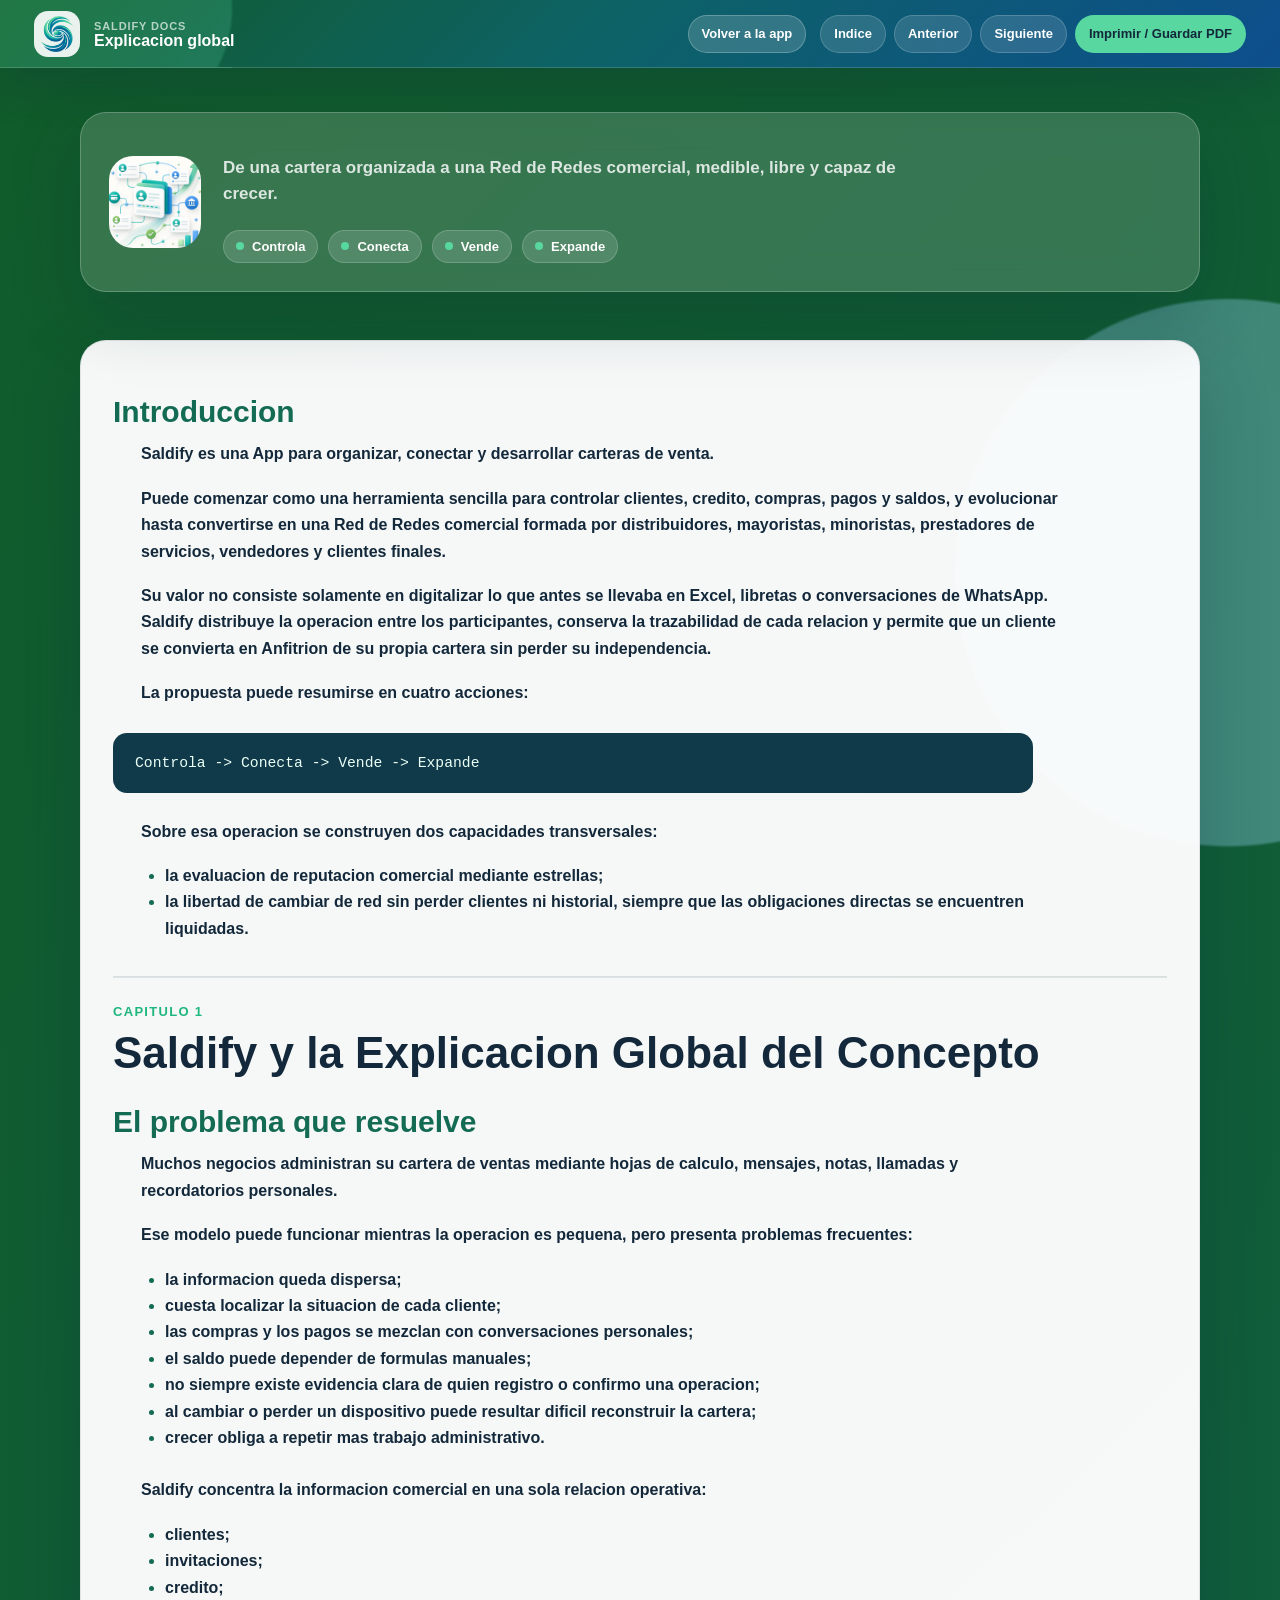
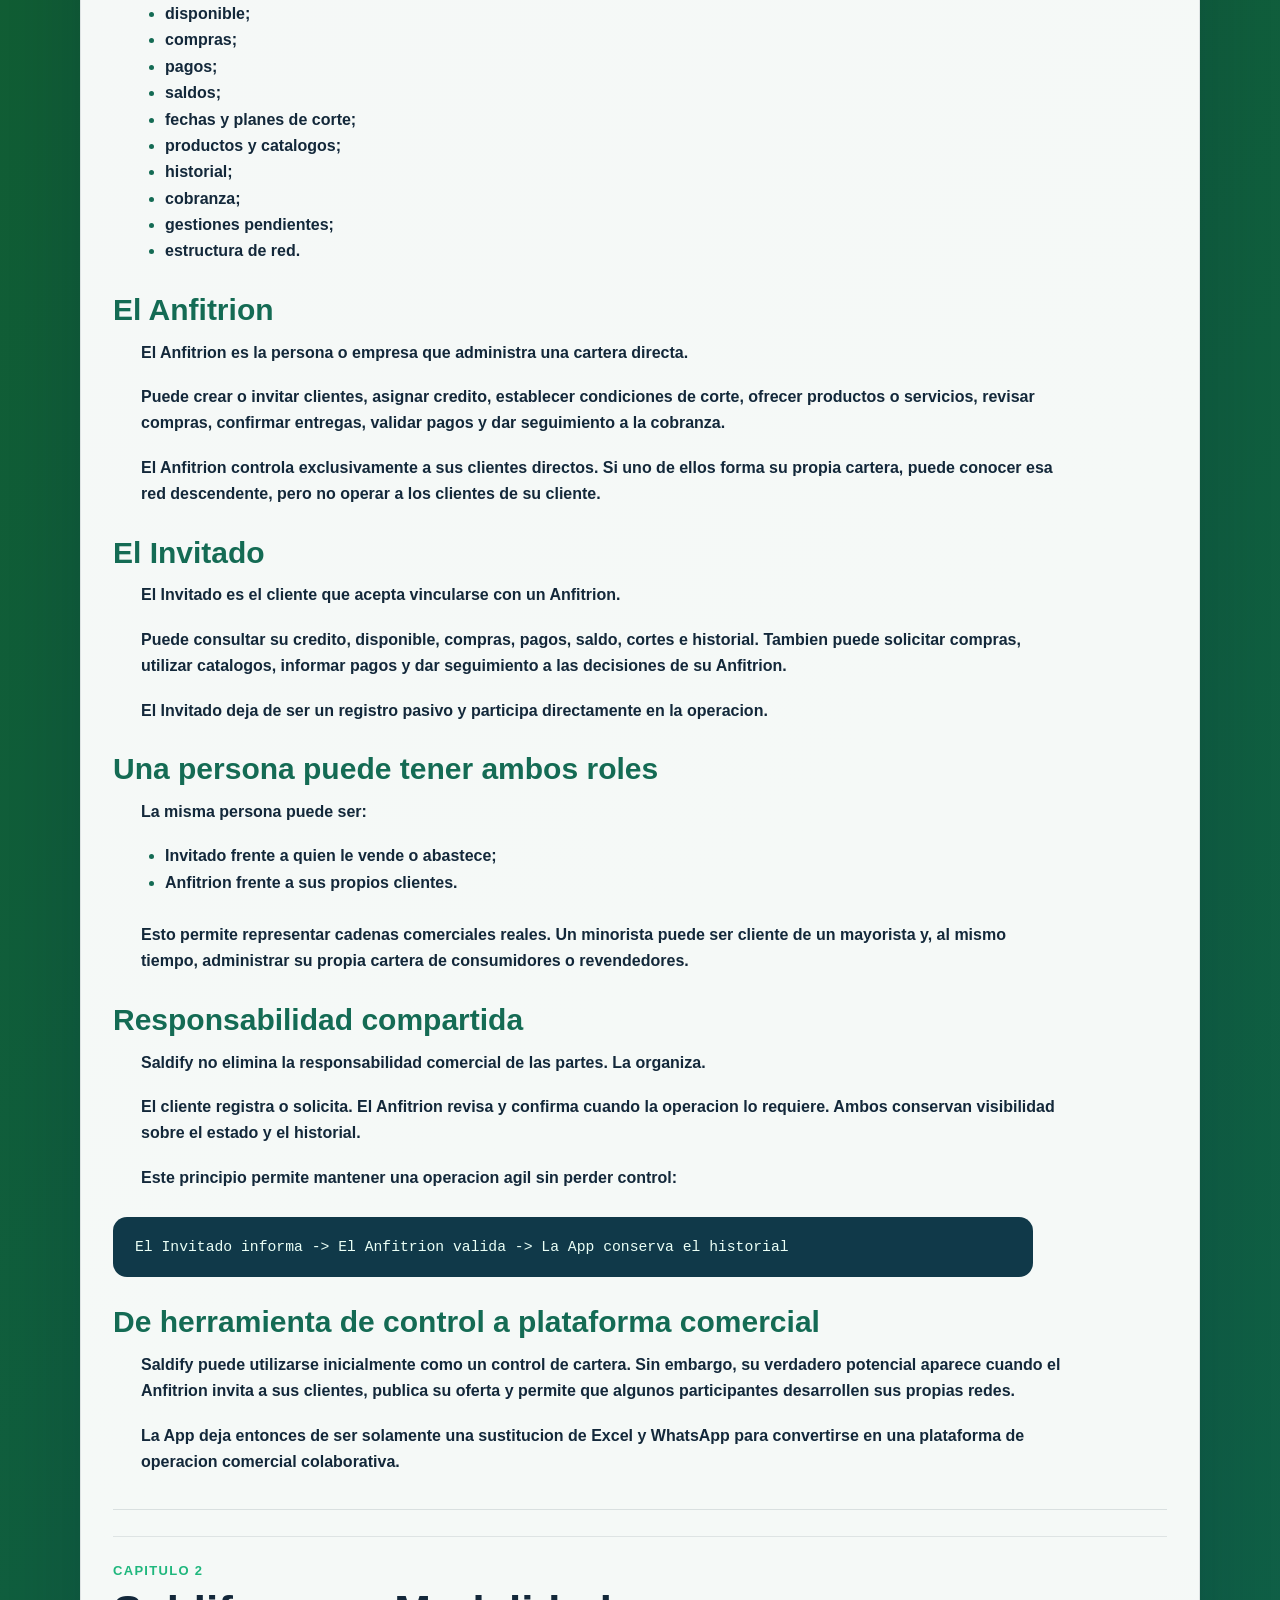
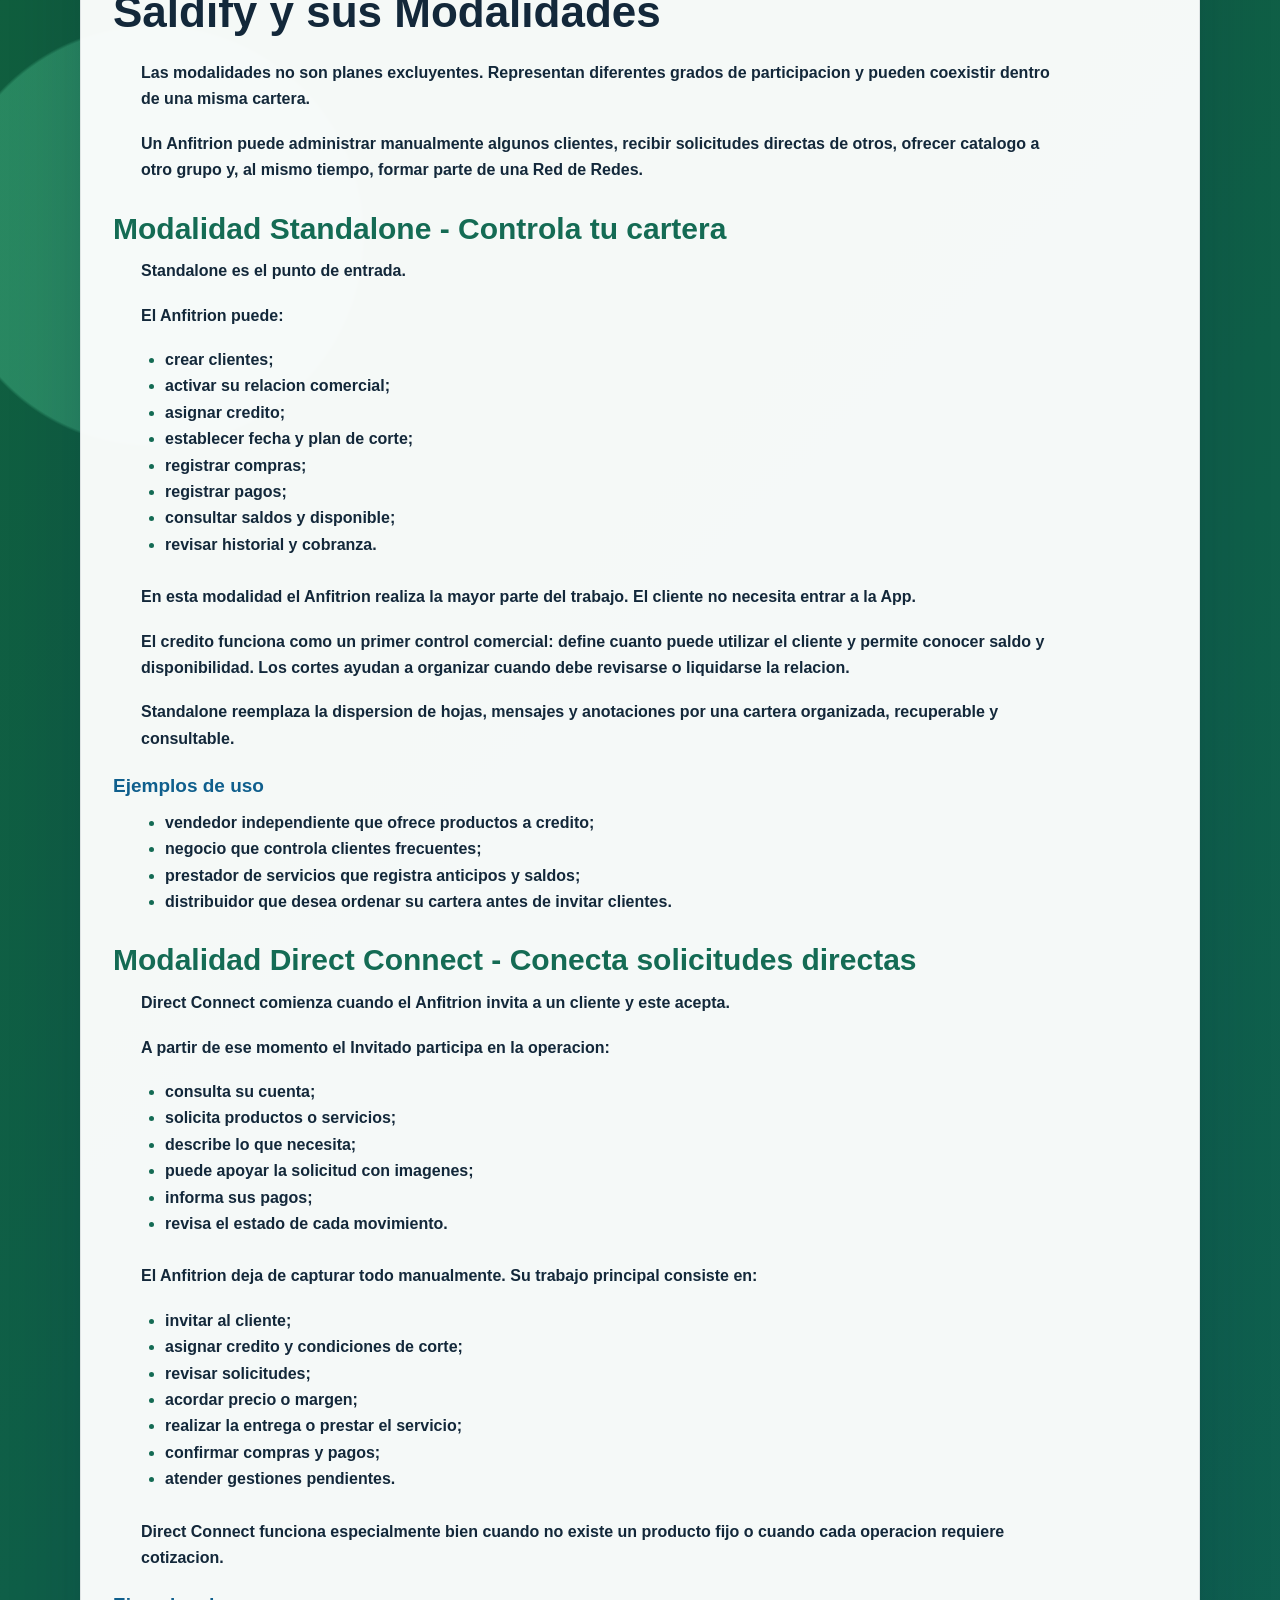
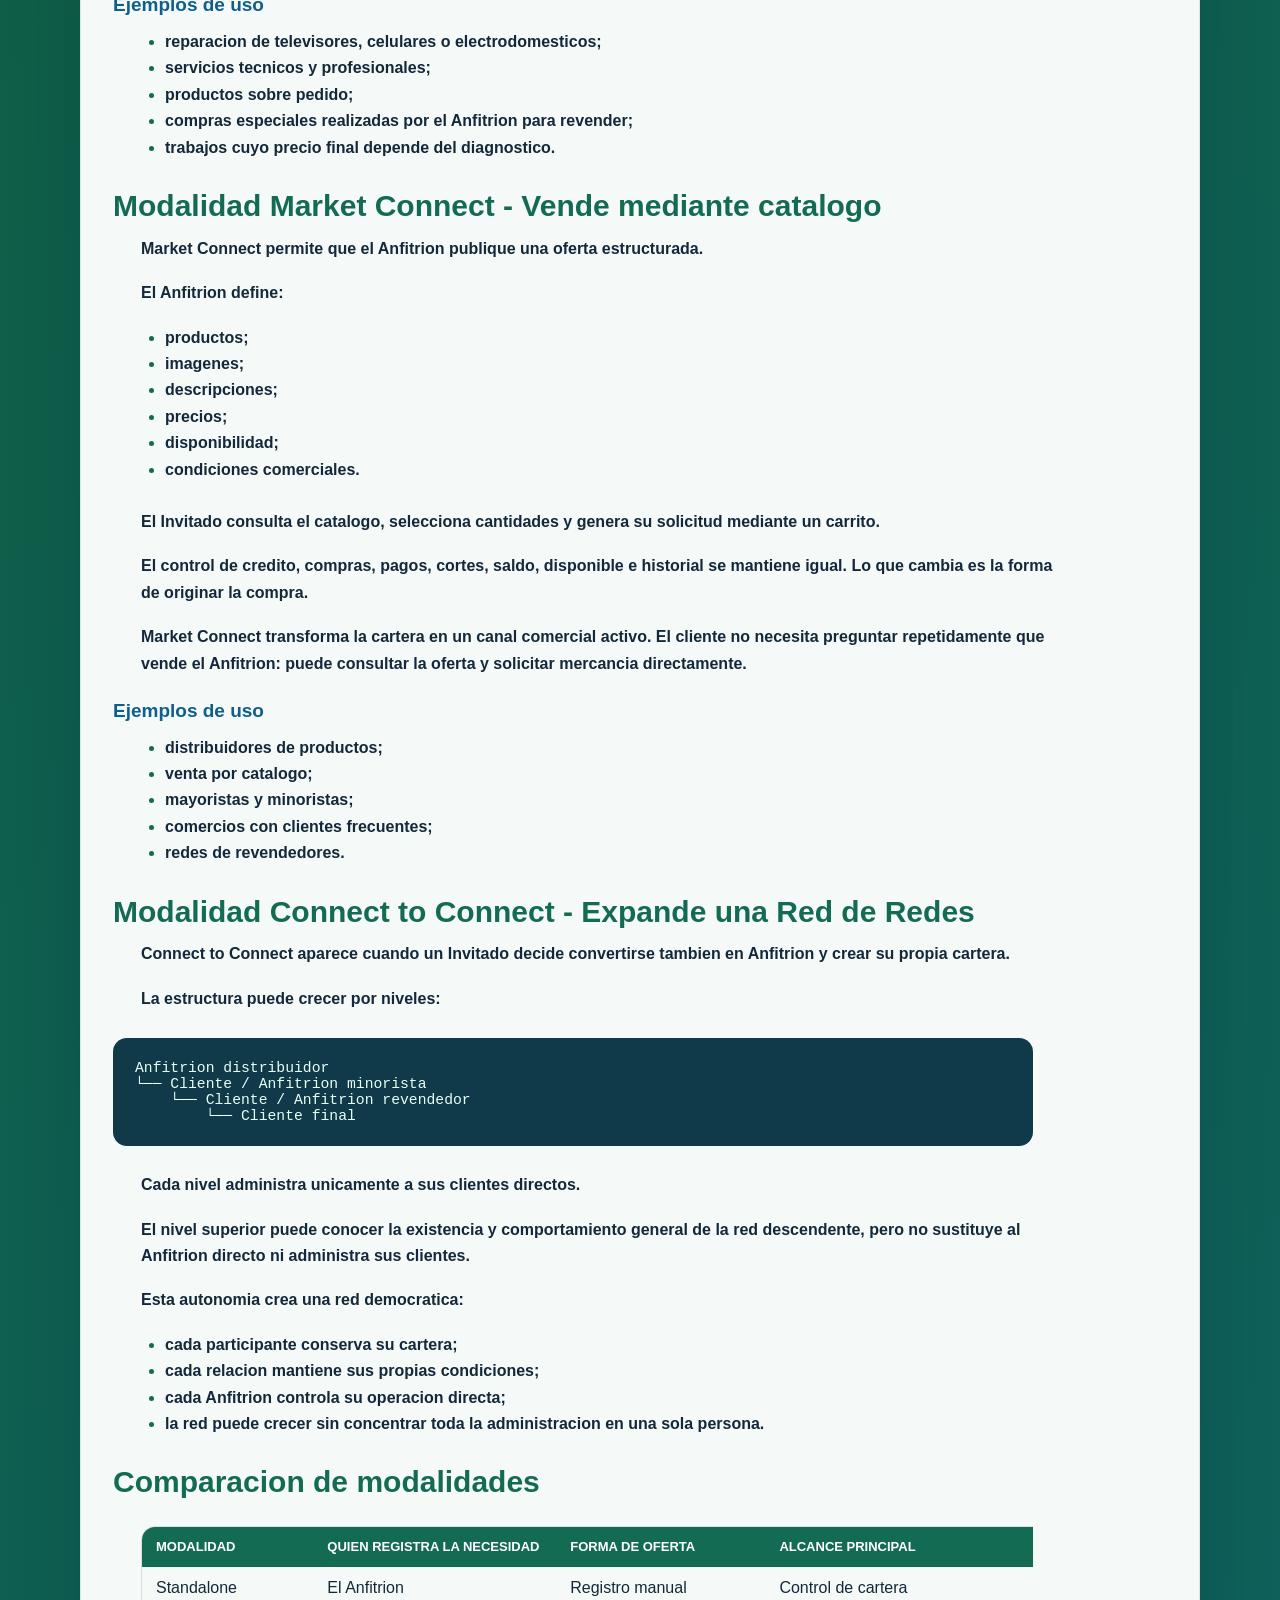
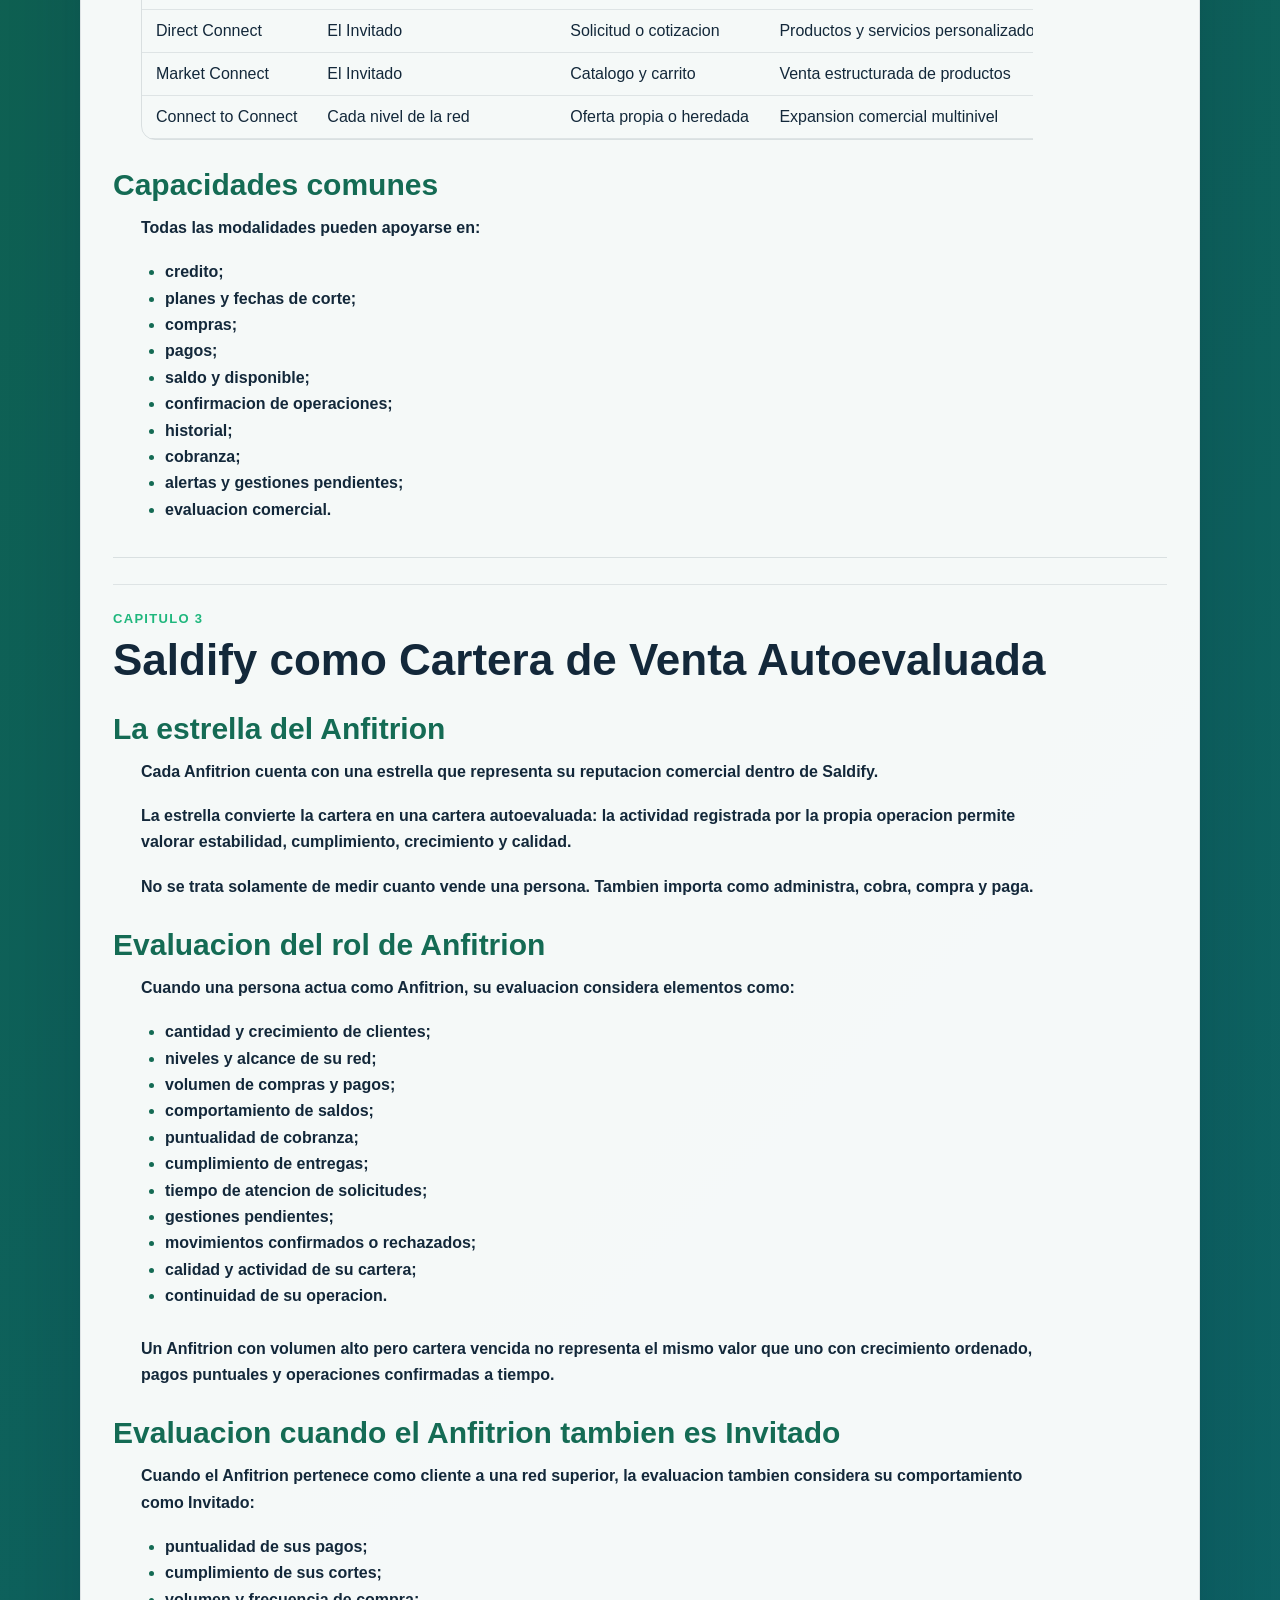
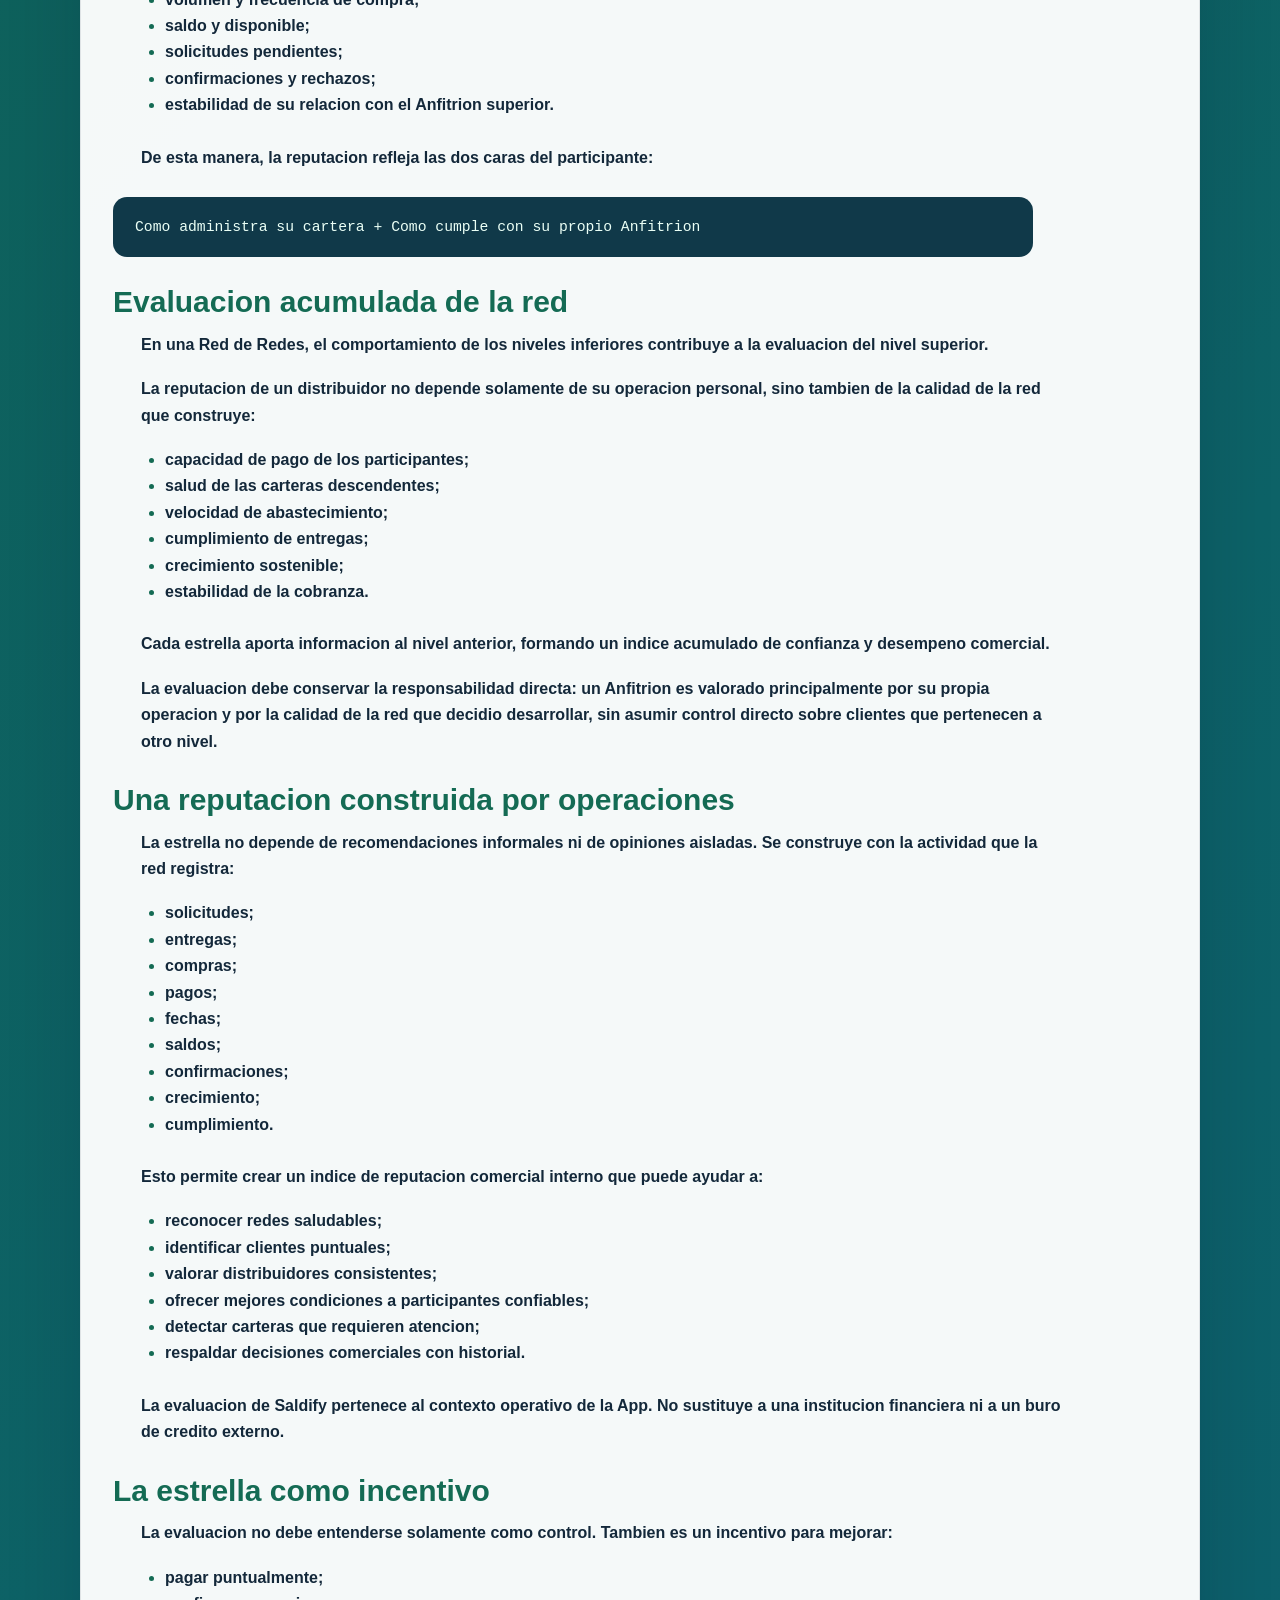
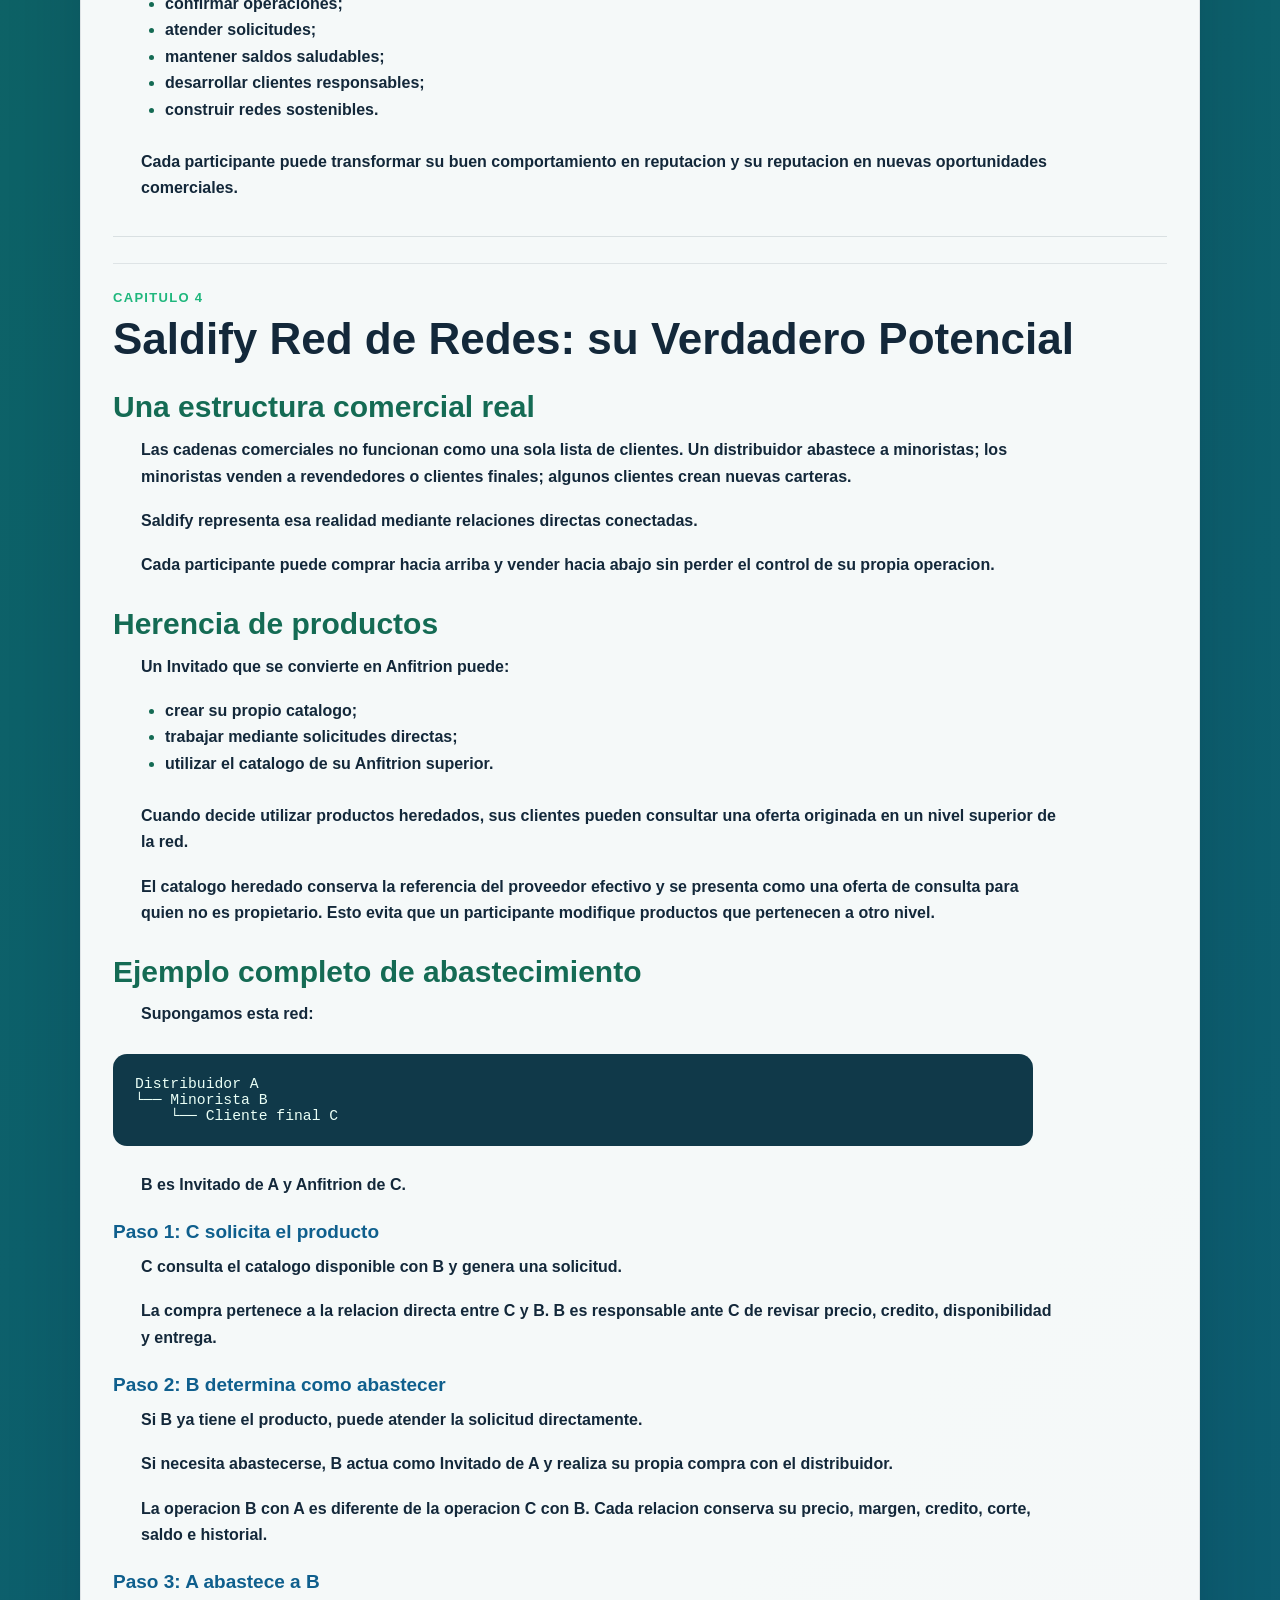
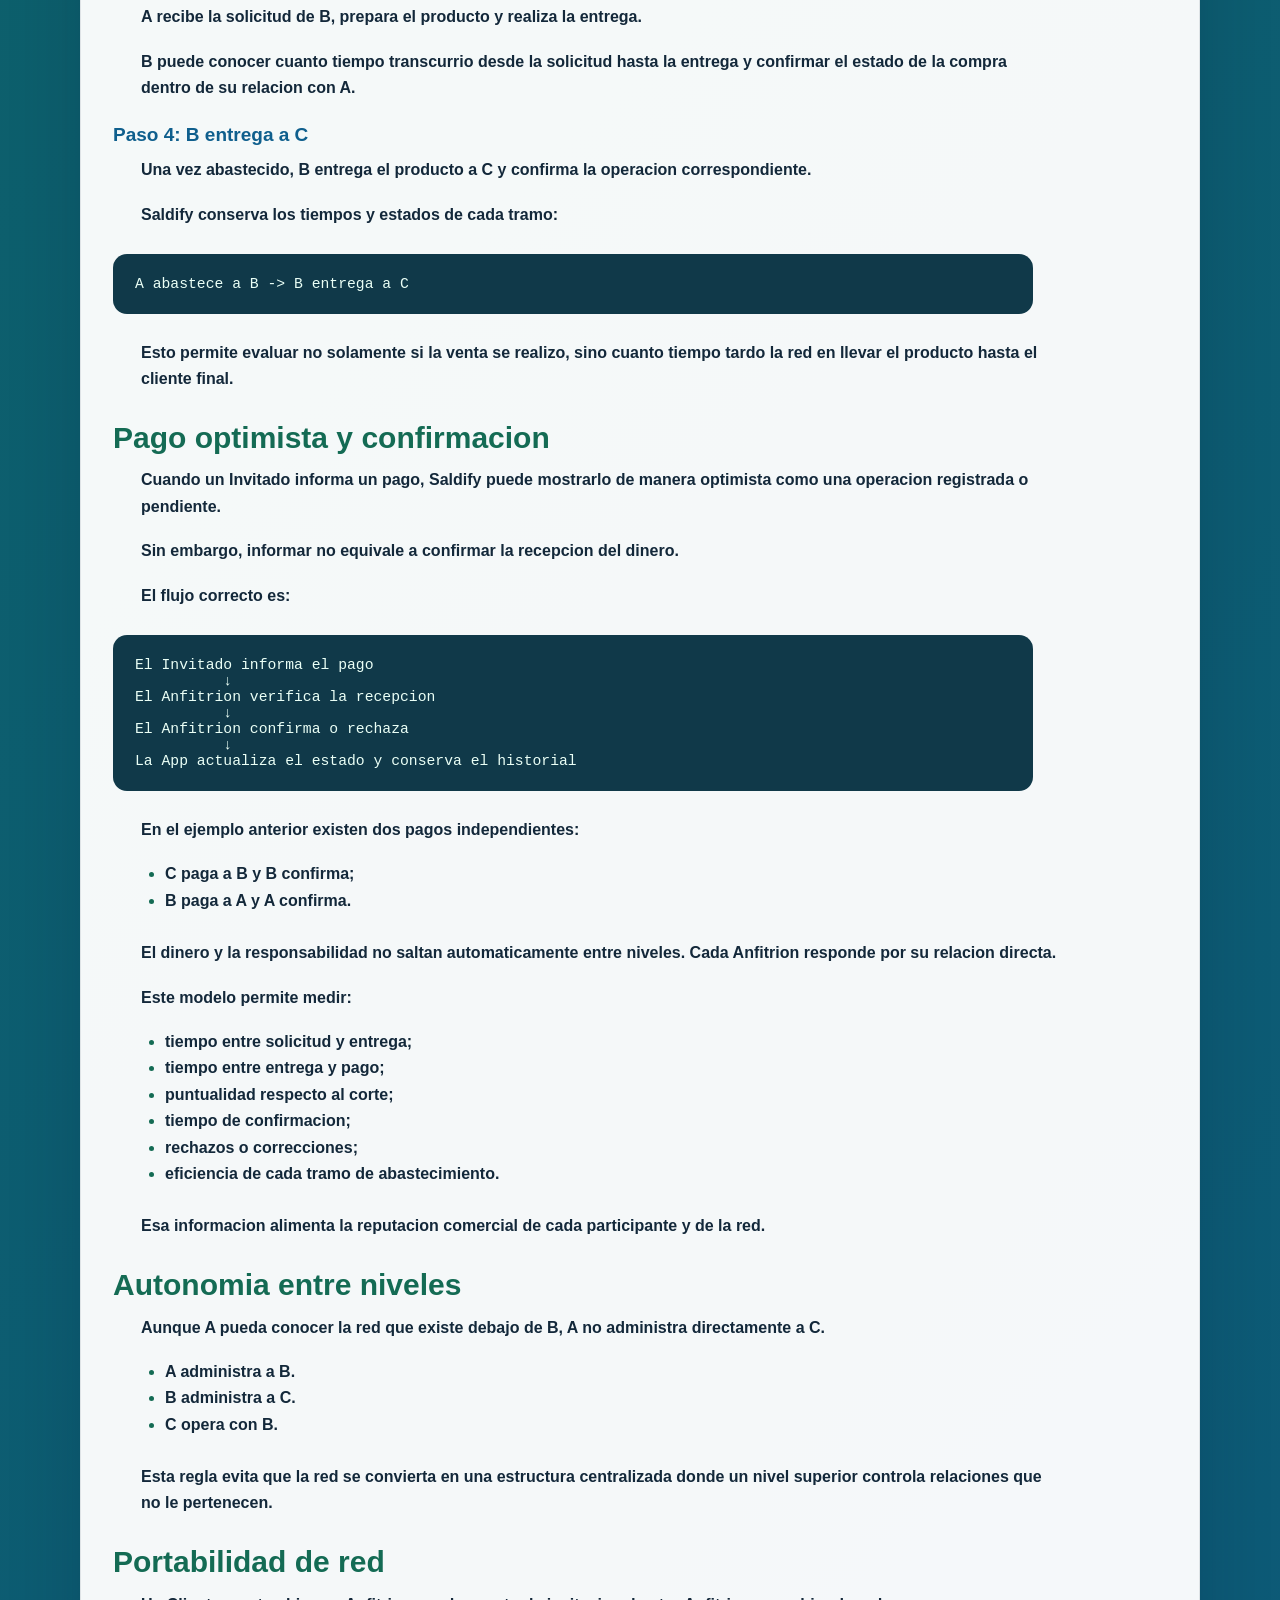
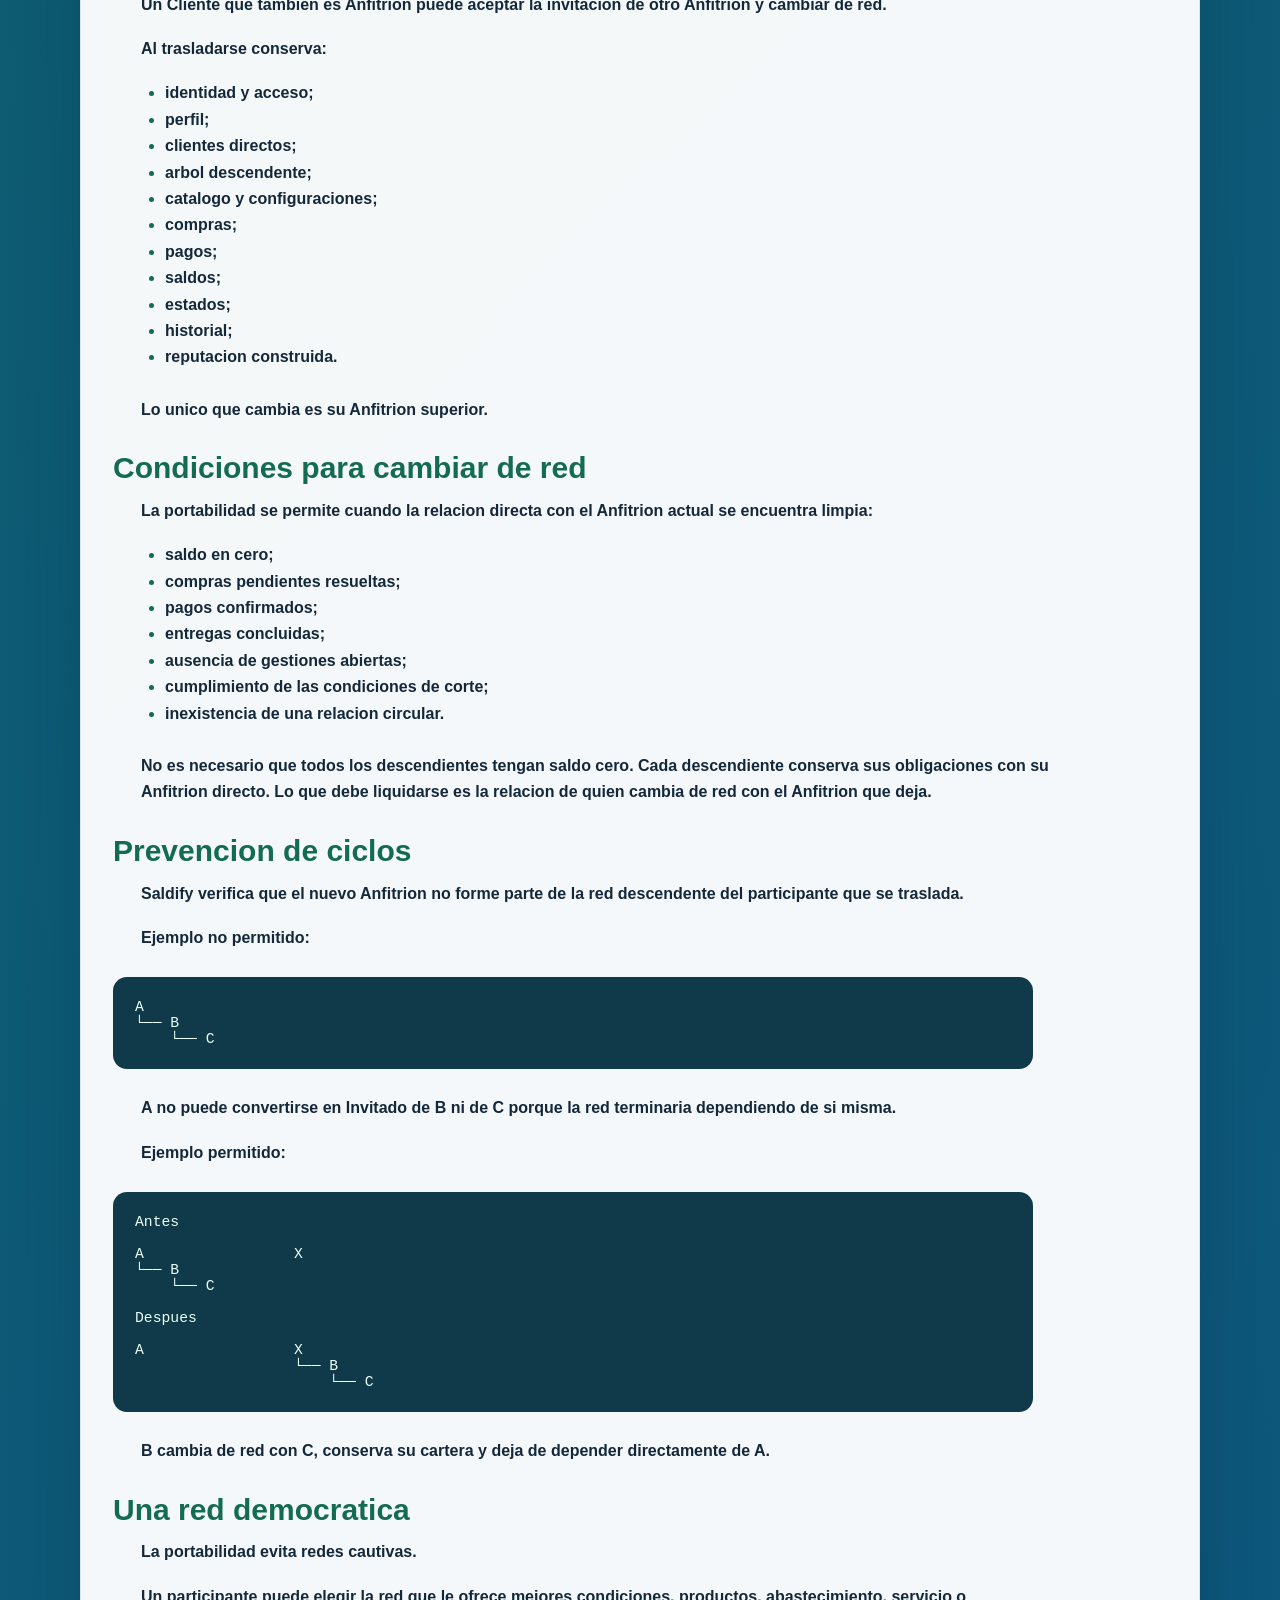
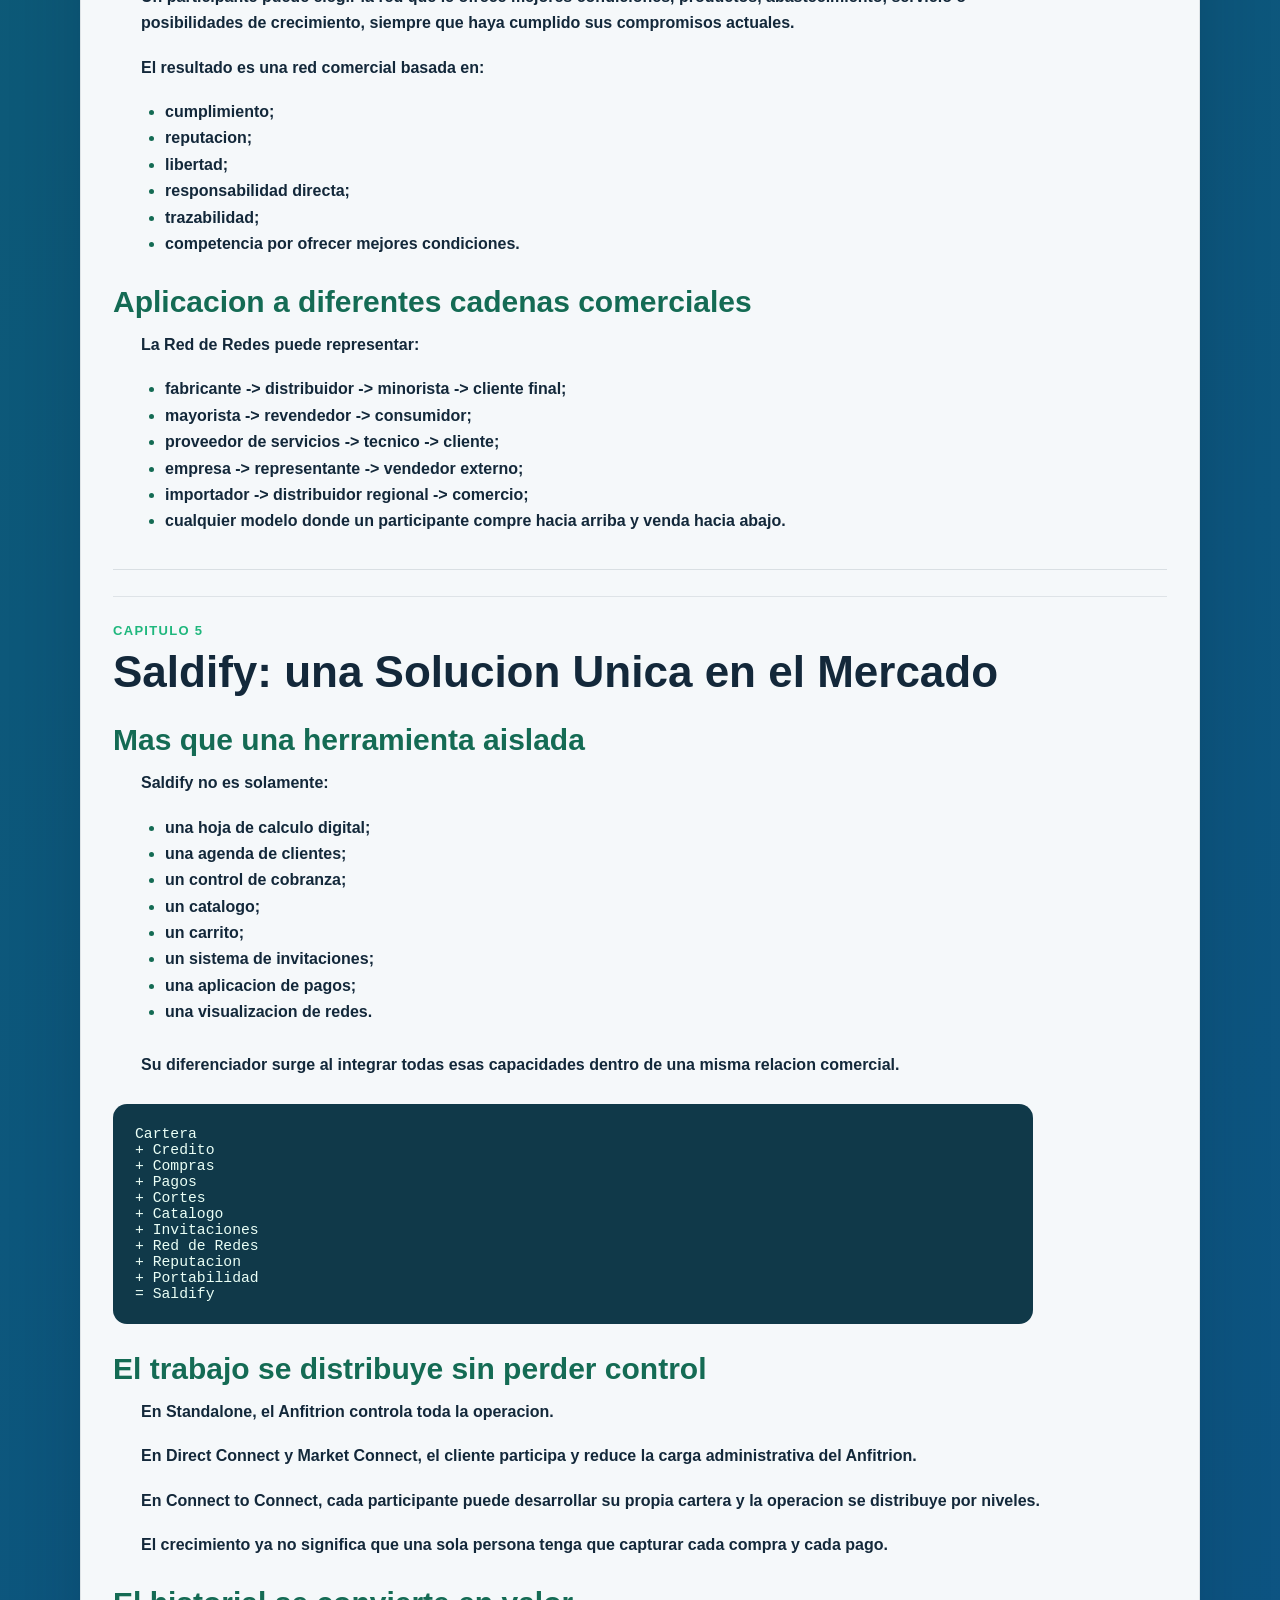
==== documents/htmls/docu_001.html @ d4795ff5 "Primera actualizacion" ====
<!doctype html>
<html lang="es">
<head>
  <meta charset="utf-8">
  <meta name="viewport" content="width=device-width, initial-scale=1">
  <meta name="description" content="Saldify: concepto global, modalidades, reputacion comercial y Red de Redes.">
  <title>Saldify - Explicacion global</title>
  <link rel="stylesheet" href="docu_shell.css">
  <style>
:root {
      color-scheme: light;
      --ink: #13283a;
      --muted: #607386;
      --brand: #146b54;
      --brand-2: #0f5f8d;
      --accent: #58d7a1;
      --paper: rgba(255, 255, 255, .88);
      --paper-strong: rgba(255, 255, 255, .96);
      --line: rgba(255, 255, 255, .22);
      --shadow: 0 24px 70px rgba(10, 37, 64, .22);
    }

    * {
      box-sizing: border-box;
    }

    body {
      margin: 0;
      min-height: 100vh;
      color: var(--ink);
      font-family: Inter, -apple-system, BlinkMacSystemFont, "Segoe UI", Arial, sans-serif;
      background:
        radial-gradient(circle at 12% 18%, rgba(88, 215, 161, .34) 0 13rem, transparent 13.2rem),
        radial-gradient(circle at 96% 3%, rgba(143, 205, 231, .38) 0 17rem, transparent 17.2rem),
        radial-gradient(circle at 86% 92%, rgba(49, 125, 189, .42) 0 21rem, transparent 21.2rem),
        linear-gradient(135deg, #115c2a 0%, #0d6267 48%, #0d4e8d 100%);
    }

    a {
      color: inherit;
      text-decoration: none;
    }

    .shell {
      width: min(1120px, calc(100% - 32px));
      margin: 0 auto;
      padding: 34px 0 46px;
    }

    .hero {
      display: grid;
      grid-template-columns: auto 1fr;
      gap: 22px;
      align-items: center;
      padding: 28px;
      border: 1px solid var(--line);
      border-radius: 26px;
      background: rgba(255, 255, 255, .16);
      box-shadow: var(--shadow);
      backdrop-filter: blur(18px);
    }

    .logo {
      width: 92px;
      height: 92px;
      display: grid;
      place-items: center;
      border-radius: 24px;
      background: var(--paper);
      overflow: hidden;
    }

    .logo img {
      width: 74px;
      height: 74px;
      object-fit: contain;
    }

    .eyebrow {
      margin: 0 0 8px;
      color: #9ff0c8;
      font-size: 14px;
      font-weight: 800;
      letter-spacing: .08em;
      text-transform: uppercase;
    }

    h1 {
      margin: 0;
      color: #fff;
      font-size: clamp(36px, 6vw, 64px);
      line-height: 1;
      font-weight: 900;
    }

    .lead {
      max-width: 720px;
      margin: 14px 0 0;
      color: rgba(255, 255, 255, .82);
      font-size: 17px;
      line-height: 1.55;
      font-weight: 650;
    }

    .meta {
      display: flex;
      flex-wrap: wrap;
      gap: 10px;
      margin-top: 22px;
    }

    .pill {
      display: inline-flex;
      align-items: center;
      gap: 8px;
      padding: 8px 12px;
      border-radius: 999px;
      color: #fff;
      background: rgba(255, 255, 255, .14);
      border: 1px solid rgba(255, 255, 255, .18);
      font-size: 13px;
      font-weight: 800;
    }

    .dot {
      width: 8px;
      height: 8px;
      border-radius: 999px;
      background: var(--accent);
    }

    .section-head {
      display: flex;
      align-items: end;
      justify-content: space-between;
      gap: 20px;
      margin: 34px 0 16px;
      color: #fff;
    }

    .section-head h2 {
      margin: 0;
      font-size: 25px;
      font-weight: 900;
    }

    .section-head p {
      margin: 0;
      color: rgba(255, 255, 255, .7);
      font-size: 13px;
      font-weight: 750;
    }

    .grid {
      display: grid;
      grid-template-columns: repeat(3, minmax(0, 1fr));
      gap: 16px;
    }

    .card {
      position: relative;
      min-height: 232px;
      display: flex;
      flex-direction: column;
      padding: 20px;
      border-radius: 22px;
      background: var(--paper-strong);
      border: 1px solid rgba(255, 255, 255, .5);
      box-shadow: 0 18px 44px rgba(8, 37, 64, .18);
      overflow: hidden;
      transition: transform .18s ease, box-shadow .18s ease, background .18s ease;
    }

    .card:hover {
      transform: translateY(-4px);
      background: #fff;
      box-shadow: 0 22px 58px rgba(8, 37, 64, .24);
    }

    .card::before {
      content: "";
      position: absolute;
      inset: auto -28px -42px auto;
      width: 142px;
      height: 142px;
      border-radius: 999px;
      background: color-mix(in srgb, var(--tone) 22%, transparent);
    }

    .tag {
      width: fit-content;
      padding: 7px 10px;
      border-radius: 999px;
      color: color-mix(in srgb, var(--tone) 80%, #15283a);
      background: color-mix(in srgb, var(--tone) 14%, white);
      font-size: 12px;
      font-weight: 900;
    }

    .card h3 {
      margin: 18px 0 10px;
      font-size: 22px;
      line-height: 1.12;
      color: var(--ink);
      font-weight: 900;
    }

    .card p {
      margin: 0;
      color: var(--muted);
      font-size: 14px;
      line-height: 1.45;
      font-weight: 650;
    }

    .open {
      display: inline-flex;
      align-items: center;
      gap: 8px;
      margin-top: auto;
      padding-top: 24px;
      color: color-mix(in srgb, var(--tone) 74%, #102b3d);
      font-size: 14px;
      font-weight: 900;
    }

    .arrow {
      width: 24px;
      height: 24px;
      display: grid;
      place-items: center;
      border-radius: 999px;
      color: #fff;
      background: var(--tone);
    }

    .footer {
      margin-top: 24px;
      padding: 18px 20px;
      color: rgba(255, 255, 255, .78);
      border: 1px solid rgba(255, 255, 255, .16);
      border-radius: 18px;
      background: rgba(255, 255, 255, .1);
      font-size: 13px;
      font-weight: 700;
      backdrop-filter: blur(14px);
    }

    @media (max-width: 860px) {
      .grid {
        grid-template-columns: repeat(2, minmax(0, 1fr));
      }
    }

    @media (max-width: 620px) {
      .shell {
        width: min(100% - 22px, 1120px);
        padding-top: 18px;
      }

      .hero {
        grid-template-columns: 1fr;
        padding: 22px;
      }

      .logo {
        width: 76px;
        height: 76px;
        border-radius: 20px;
      }

      .logo img {
        width: 62px;
        height: 62px;
      }

      .section-head {
        display: block;
      }

      .section-head p {
        margin-top: 6px;
      }

      .grid {
        grid-template-columns: 1fr;
      }
    }

    body.docu-shell-ready {
      padding-top: 78px;
    }

    body.docu-shell-ready.docu-native-cover {
      background:
        radial-gradient(circle at 12% 18%, rgba(88, 215, 161, .34) 0 13rem, transparent 13.2rem),
        radial-gradient(circle at 96% 3%, rgba(143, 205, 231, .38) 0 17rem, transparent 17.2rem),
        radial-gradient(circle at 86% 92%, rgba(49, 125, 189, .42) 0 21rem, transparent 21.2rem),
        linear-gradient(135deg, #115c2a 0%, #0d6267 48%, #0d4e8d 100%) !important;
    }

    body.docu-shell-ready.docu-native-cover .shell {
      width: min(1120px, calc(100% - 32px)) !important;
      max-width: 1120px !important;
      margin: 0 auto !important;
      padding: 34px 0 46px !important;
    }

    body.docu-shell-ready.docu-native-cover .hero {
      display: grid !important;
      grid-template-columns: auto 1fr !important;
      gap: 22px !important;
      align-items: center !important;
      width: 100% !important;
      margin: 0 !important;
      padding: 28px !important;
      border: 1px solid var(--line) !important;
      border-radius: 26px !important;
      background: rgba(255, 255, 255, .16) !important;
      box-shadow: var(--shadow) !important;
      backdrop-filter: blur(18px);
    }

    body.docu-shell-ready.docu-native-cover .hero .eyebrow {
      margin: 0 0 8px !important;
      color: #9ff0c8 !important;
      font-size: 14px !important;
      font-weight: 800 !important;
      letter-spacing: .08em !important;
      text-transform: uppercase !important;
    }

    body.docu-shell-ready.docu-native-cover .hero h1 {
      margin: 0 !important;
      color: #fff !important;
      font-size: clamp(36px, 6vw, 64px) !important;
      line-height: 1 !important;
      font-weight: 900 !important;
    }

    body.docu-shell-ready.docu-native-cover .hero .lead {
      max-width: 720px !important;
      margin: 14px 0 0 !important;
      color: rgba(255, 255, 255, .82) !important;
      font-size: 17px !important;
      line-height: 1.55 !important;
      font-weight: 650 !important;
    }

    body.docu-shell-ready.docu-native-cover .hero .logo {
      width: 92px !important;
      height: 92px !important;
      border-radius: 24px !important;
      background: var(--paper) !important;
    }

    body.docu-shell-ready.docu-native-cover .hero .logo img {
      width: 100% !important;
      height: 100% !important;
      object-fit: cover !important;
    }

    .doc-card {
      width: 100%;
      margin: 0;
      padding: clamp(34px, 5vw, 64px);
      border-radius: 26px;
      background: var(--paper-strong);
      border: 1px solid rgba(255, 255, 255, .5);
      box-shadow: var(--shadow);
      overflow: hidden;
    }

    .doc-card-gap {
      height: 48px;
    }

    .doc-card-inner {
      width: 100%;
      margin: 0 auto;
      padding: 0 32px;
    }

    .doc-card h2 {
      margin: 42px 0 14px;
      color: var(--brand);
      font-size: clamp(26px, 3.2vw, 38px);
      line-height: 1.16;
      font-weight: 900;
    }

    .doc-card > h2:first-child,
    .doc-card .chapter:first-child h2:first-child {
      margin-top: 0;
    }

    .doc-card h1 {
      margin: 0 0 24px;
      color: var(--ink);
      font-size: clamp(30px, 4vw, 44px);
      line-height: 1.08;
      font-weight: 900;
    }

    .doc-card h3 {
      margin: 30px 0 10px;
      color: var(--brand-2);
      font-size: 22px;
      line-height: 1.2;
      font-weight: 900;
    }

    .doc-card p,
    .doc-card li {
      color: var(--ink);
      font-size: 17px;
      line-height: 1.7;
      font-weight: 550;
    }

    .doc-card p {
      max-width: none;
      margin: 0 0 18px;
    }

    .doc-card ul,
    .doc-card ol {
      max-width: none;
      margin: 12px 0 26px;
      padding-left: 24px;
    }

    .doc-card p,
    .doc-card ul,
    .doc-card ol,
    .doc-card pre,
    .doc-card table {
      margin-left: 28px;
    }

    .doc-card h3 {
      margin-left: 28px;
    }

    .doc-card li::marker {
      color: var(--brand);
      font-weight: 900;
    }

    .doc-card .chapter {
      padding: 58px 0;
      border-top: 1px solid rgba(19, 40, 58, .12);
    }

    .doc-card .chapter:first-of-type {
      margin-top: 34px;
    }

    .chapter-kicker {
      margin-bottom: 10px;
      color: #1fb77d;
      font-size: 13px;
      font-weight: 900;
      letter-spacing: .1em;
      text-transform: uppercase;
    }

    .section-rule {
      border: 0;
      border-top: 1px solid rgba(19, 40, 58, .12);
      margin: 34px 0 0;
    }

    .doc-card pre {
      max-width: 860px;
      margin: 26px 0;
      padding: 22px;
      border-radius: 18px;
      color: #eafff6;
      background: #103949;
      overflow: auto;
      white-space: pre-wrap;
    }

    .doc-card code {
      font-family: "SFMono-Regular", Consolas, monospace;
      font-size: .92em;
    }

    .doc-card blockquote {
      max-width: 900px;
      margin: 30px 0;
      padding: 24px 28px;
      border-left: 6px solid var(--accent);
      border-radius: 18px;
      color: var(--ink);
      background: rgba(88, 215, 161, .13);
      font-size: 22px;
      line-height: 1.5;
      font-weight: 800;
    }

    .table-wrap {
      overflow: auto;
      margin: 26px 0;
    }

    .doc-card table {
      width: 100%;
      min-width: 720px;
      border-collapse: collapse;
    }

    .doc-card th,
    .doc-card td {
      padding: 14px 16px;
      text-align: left;
      vertical-align: top;
      border-bottom: 1px solid rgba(19, 40, 58, .12);
    }

    .doc-card th {
      color: #fff;
      background: var(--brand);
      font-size: 13px;
      font-weight: 900;
      text-transform: uppercase;
    }

    @media (max-width: 620px) {
      body.docu-shell-ready.docu-native-cover .shell {
        width: min(100% - 22px, 1120px) !important;
        padding-top: 18px !important;
      }

      body.docu-shell-ready.docu-native-cover .hero {
        grid-template-columns: 1fr !important;
        padding: 22px !important;
      }

      body.docu-shell-ready.docu-native-cover .hero .logo {
        width: 76px !important;
        height: 76px !important;
        border-radius: 20px !important;
      }

      body.docu-shell-ready.docu-native-cover .hero .logo img {
        width: 100% !important;
        height: 100% !important;
      }

      .doc-card {
        padding: 26px 20px;
      }

      .doc-card-inner {
        width: 100%;
        padding: 0 4px;
      }

      .doc-card-gap {
        height: 32px;
      }

      .doc-card p,
      .doc-card li {
        font-size: 16px;
      }
    }

    @media print {
      body.docu-shell-ready.docu-native-cover .shell {
        width: 100% !important;
        max-width: none !important;
        padding: 18mm 12mm !important;
      }

      body.docu-shell-ready.docu-native-cover .hero {
        margin: 0 0 16mm !important;
        padding: 18mm !important;
        break-inside: avoid;
      }

      .doc-card-gap {
        display: none !important;
      }

      .doc-card {
        margin: 0 !important;
        padding: 18mm !important;
        border-radius: 14px !important;
        box-shadow: none !important;
        break-inside: auto;
      }

      .doc-card-inner {
        width: 100% !important;
        max-width: none !important;
        margin: 0 !important;
        padding: 0 8mm !important;
      }

      .doc-card p,
      .doc-card li {
        font-size: 12pt !important;
        line-height: 1.55 !important;
      }

      .doc-card h1 {
        font-size: 22pt !important;
      }

      .doc-card h2 {
        font-size: 22pt !important;
      }
    }

  </style>
</head>
<body class="docu-shell-boot docu-native-cover">
  <main class="shell">
    <section class="hero" aria-labelledby="titulo">
      <div class="logo">
        <img src="images/docu_001_concepto_saldify_crop.png" alt="Concepto Saldify">
      </div>
      <div>
        <p class="lead">De una cartera organizada a una Red de Redes comercial, medible, libre y capaz de crecer.</p>
        <div class="meta">
          <span class="pill"><span class="dot"></span>Controla</span>
          <span class="pill"><span class="dot"></span>Conecta</span>
          <span class="pill"><span class="dot"></span>Vende</span>
          <span class="pill"><span class="dot"></span>Expande</span>
        </div>
      </div>
    </section>

    <div class="doc-card-gap" aria-hidden="true"></div>

    <section class="doc-card" aria-label="Contenido de Explicacion global">
      <div class="doc-card-inner">
<h2 id="introduccion-del-documento">Introduccion</h2>
<p>Saldify es una App para organizar, conectar y desarrollar carteras de venta.</p>
<p>Puede comenzar como una herramienta sencilla para controlar clientes, credito, compras, pagos y saldos, y evolucionar hasta convertirse en una Red de Redes comercial formada por distribuidores, mayoristas, minoristas, prestadores de servicios, vendedores y clientes finales.</p>
<p>Su valor no consiste solamente en digitalizar lo que antes se llevaba en Excel, libretas o conversaciones de WhatsApp. Saldify distribuye la operacion entre los participantes, conserva la trazabilidad de cada relacion y permite que un cliente se convierta en Anfitrion de su propia cartera sin perder su independencia.</p>
<p>La propuesta puede resumirse en cuatro acciones:</p>
<pre data-lang="text">
<code>Controla -&gt; Conecta -&gt; Vende -&gt; Expande</code>
</pre>
<p>Sobre esa operacion se construyen dos capacidades transversales:</p>
<ul>
<li>la evaluacion de reputacion comercial mediante estrellas;</li>
<li>la libertad de cambiar de red sin perder clientes ni historial, siempre que las obligaciones directas se encuentren liquidadas.</li>
</ul>
<hr class="section-rule">
<section class="chapter" id="1-saldify-y-la-explicacion-global-del-concepto">
<div class="chapter-kicker">Capitulo 1</div>
<h1>Saldify y la Explicacion Global del Concepto</h1>
<h2 id="1-1-el-problema-que-resuelve">El problema que resuelve</h2>
<p>Muchos negocios administran su cartera de ventas mediante hojas de calculo, mensajes, notas, llamadas y recordatorios personales.</p>
<p>Ese modelo puede funcionar mientras la operacion es pequena, pero presenta problemas frecuentes:</p>
<ul>
<li>la informacion queda dispersa;</li>
<li>cuesta localizar la situacion de cada cliente;</li>
<li>las compras y los pagos se mezclan con conversaciones personales;</li>
<li>el saldo puede depender de formulas manuales;</li>
<li>no siempre existe evidencia clara de quien registro o confirmo una operacion;</li>
<li>al cambiar o perder un dispositivo puede resultar dificil reconstruir la cartera;</li>
<li>crecer obliga a repetir mas trabajo administrativo.</li>
</ul>
<p>Saldify concentra la informacion comercial en una sola relacion operativa:</p>
<ul>
<li>clientes;</li>
<li>invitaciones;</li>
<li>credito;</li>
<li>disponible;</li>
<li>compras;</li>
<li>pagos;</li>
<li>saldos;</li>
<li>fechas y planes de corte;</li>
<li>productos y catalogos;</li>
<li>historial;</li>
<li>cobranza;</li>
<li>gestiones pendientes;</li>
<li>estructura de red.</li>
</ul>
<h2 id="1-2-el-anfitrion">El Anfitrion</h2>
<p>El Anfitrion es la persona o empresa que administra una cartera directa.</p>
<p>Puede crear o invitar clientes, asignar credito, establecer condiciones de corte, ofrecer productos o servicios, revisar compras, confirmar entregas, validar pagos y dar seguimiento a la cobranza.</p>
<p>El Anfitrion controla exclusivamente a sus clientes directos. Si uno de ellos forma su propia cartera, puede conocer esa red descendente, pero no operar a los clientes de su cliente.</p>
<h2 id="1-3-el-invitado">El Invitado</h2>
<p>El Invitado es el cliente que acepta vincularse con un Anfitrion.</p>
<p>Puede consultar su credito, disponible, compras, pagos, saldo, cortes e historial. Tambien puede solicitar compras, utilizar catalogos, informar pagos y dar seguimiento a las decisiones de su Anfitrion.</p>
<p>El Invitado deja de ser un registro pasivo y participa directamente en la operacion.</p>
<h2 id="1-4-una-persona-puede-tener-ambos-roles">Una persona puede tener ambos roles</h2>
<p>La misma persona puede ser:</p>
<ul>
<li>Invitado frente a quien le vende o abastece;</li>
<li>Anfitrion frente a sus propios clientes.</li>
</ul>
<p>Esto permite representar cadenas comerciales reales. Un minorista puede ser cliente de un mayorista y, al mismo tiempo, administrar su propia cartera de consumidores o revendedores.</p>
<h2 id="1-5-responsabilidad-compartida">Responsabilidad compartida</h2>
<p>Saldify no elimina la responsabilidad comercial de las partes. La organiza.</p>
<p>El cliente registra o solicita. El Anfitrion revisa y confirma cuando la operacion lo requiere. Ambos conservan visibilidad sobre el estado y el historial.</p>
<p>Este principio permite mantener una operacion agil sin perder control:</p>
<pre data-lang="text">
<code>El Invitado informa -&gt; El Anfitrion valida -&gt; La App conserva el historial</code>
</pre>
<h2 id="1-6-de-herramienta-de-control-a-plataforma-comercial">De herramienta de control a plataforma comercial</h2>
<p>Saldify puede utilizarse inicialmente como un control de cartera. Sin embargo, su verdadero potencial aparece cuando el Anfitrion invita a sus clientes, publica su oferta y permite que algunos participantes desarrollen sus propias redes.</p>
<p>La App deja entonces de ser solamente una sustitucion de Excel y WhatsApp para convertirse en una plataforma de operacion comercial colaborativa.</p>
<hr class="section-rule">
</section>
<section class="chapter" id="2-saldify-y-sus-modalidades">
<div class="chapter-kicker">Capitulo 2</div>
<h1>Saldify y sus Modalidades</h1>
<p>Las modalidades no son planes excluyentes. Representan diferentes grados de participacion y pueden coexistir dentro de una misma cartera.</p>
<p>Un Anfitrion puede administrar manualmente algunos clientes, recibir solicitudes directas de otros, ofrecer catalogo a otro grupo y, al mismo tiempo, formar parte de una Red de Redes.</p>
<h2 id="2-1-modalidad-standalone-controla-tu-cartera">Modalidad Standalone - Controla tu cartera</h2>
<p>Standalone es el punto de entrada.</p>
<p>El Anfitrion puede:</p>
<ul>
<li>crear clientes;</li>
<li>activar su relacion comercial;</li>
<li>asignar credito;</li>
<li>establecer fecha y plan de corte;</li>
<li>registrar compras;</li>
<li>registrar pagos;</li>
<li>consultar saldos y disponible;</li>
<li>revisar historial y cobranza.</li>
</ul>
<p>En esta modalidad el Anfitrion realiza la mayor parte del trabajo. El cliente no necesita entrar a la App.</p>
<p>El credito funciona como un primer control comercial: define cuanto puede utilizar el cliente y permite conocer saldo y disponibilidad. Los cortes ayudan a organizar cuando debe revisarse o liquidarse la relacion.</p>
<p>Standalone reemplaza la dispersion de hojas, mensajes y anotaciones por una cartera organizada, recuperable y consultable.</p>
<h3 id="ejemplos-de-uso-1">Ejemplos de uso</h3>
<ul>
<li>vendedor independiente que ofrece productos a credito;</li>
<li>negocio que controla clientes frecuentes;</li>
<li>prestador de servicios que registra anticipos y saldos;</li>
<li>distribuidor que desea ordenar su cartera antes de invitar clientes.</li>
</ul>
<h2 id="2-2-modalidad-direct-connect-conecta-solicitudes-directas">Modalidad Direct Connect - Conecta solicitudes directas</h2>
<p>Direct Connect comienza cuando el Anfitrion invita a un cliente y este acepta.</p>
<p>A partir de ese momento el Invitado participa en la operacion:</p>
<ul>
<li>consulta su cuenta;</li>
<li>solicita productos o servicios;</li>
<li>describe lo que necesita;</li>
<li>puede apoyar la solicitud con imagenes;</li>
<li>informa sus pagos;</li>
<li>revisa el estado de cada movimiento.</li>
</ul>
<p>El Anfitrion deja de capturar todo manualmente. Su trabajo principal consiste en:</p>
<ul>
<li>invitar al cliente;</li>
<li>asignar credito y condiciones de corte;</li>
<li>revisar solicitudes;</li>
<li>acordar precio o margen;</li>
<li>realizar la entrega o prestar el servicio;</li>
<li>confirmar compras y pagos;</li>
<li>atender gestiones pendientes.</li>
</ul>
<p>Direct Connect funciona especialmente bien cuando no existe un producto fijo o cuando cada operacion requiere cotizacion.</p>
<h3 id="ejemplos-de-uso-2">Ejemplos de uso</h3>
<ul>
<li>reparacion de televisores, celulares o electrodomesticos;</li>
<li>servicios tecnicos y profesionales;</li>
<li>productos sobre pedido;</li>
<li>compras especiales realizadas por el Anfitrion para revender;</li>
<li>trabajos cuyo precio final depende del diagnostico.</li>
</ul>
<h2 id="2-3-modalidad-market-connect-vende-mediante-catalogo">Modalidad Market Connect - Vende mediante catalogo</h2>
<p>Market Connect permite que el Anfitrion publique una oferta estructurada.</p>
<p>El Anfitrion define:</p>
<ul>
<li>productos;</li>
<li>imagenes;</li>
<li>descripciones;</li>
<li>precios;</li>
<li>disponibilidad;</li>
<li>condiciones comerciales.</li>
</ul>
<p>El Invitado consulta el catalogo, selecciona cantidades y genera su solicitud mediante un carrito.</p>
<p>El control de credito, compras, pagos, cortes, saldo, disponible e historial se mantiene igual. Lo que cambia es la forma de originar la compra.</p>
<p>Market Connect transforma la cartera en un canal comercial activo. El cliente no necesita preguntar repetidamente que vende el Anfitrion: puede consultar la oferta y solicitar mercancia directamente.</p>
<h3 id="ejemplos-de-uso-3">Ejemplos de uso</h3>
<ul>
<li>distribuidores de productos;</li>
<li>venta por catalogo;</li>
<li>mayoristas y minoristas;</li>
<li>comercios con clientes frecuentes;</li>
<li>redes de revendedores.</li>
</ul>
<h2 id="2-4-modalidad-connect-to-connect-expande-una-red-de-redes">Modalidad Connect to Connect - Expande una Red de Redes</h2>
<p>Connect to Connect aparece cuando un Invitado decide convertirse tambien en Anfitrion y crear su propia cartera.</p>
<p>La estructura puede crecer por niveles:</p>
<pre data-lang="text">
<code>Anfitrion distribuidor
└── Cliente / Anfitrion minorista
    └── Cliente / Anfitrion revendedor
        └── Cliente final</code>
</pre>
<p>Cada nivel administra unicamente a sus clientes directos.</p>
<p>El nivel superior puede conocer la existencia y comportamiento general de la red descendente, pero no sustituye al Anfitrion directo ni administra sus clientes.</p>
<p>Esta autonomia crea una red democratica:</p>
<ul>
<li>cada participante conserva su cartera;</li>
<li>cada relacion mantiene sus propias condiciones;</li>
<li>cada Anfitrion controla su operacion directa;</li>
<li>la red puede crecer sin concentrar toda la administracion en una sola persona.</li>
</ul>
<h2 id="2-5-comparacion-de-modalidades">Comparacion de modalidades</h2>
<div class="table-wrap">
<table>
<thead>
<tr>
<th>Modalidad</th>
<th>Quien registra la necesidad</th>
<th>Forma de oferta</th>
<th>Alcance principal</th>
</tr>
</thead>
<tbody>
<tr>
<td>Standalone</td>
<td>El Anfitrion</td>
<td>Registro manual</td>
<td>Control de cartera</td>
</tr>
<tr>
<td>Direct Connect</td>
<td>El Invitado</td>
<td>Solicitud o cotizacion</td>
<td>Productos y servicios personalizados</td>
</tr>
<tr>
<td>Market Connect</td>
<td>El Invitado</td>
<td>Catalogo y carrito</td>
<td>Venta estructurada de productos</td>
</tr>
<tr>
<td>Connect to Connect</td>
<td>Cada nivel de la red</td>
<td>Oferta propia o heredada</td>
<td>Expansion comercial multinivel</td>
</tr>
</tbody>
</table>
</div>
<h2 id="2-6-capacidades-comunes">Capacidades comunes</h2>
<p>Todas las modalidades pueden apoyarse en:</p>
<ul>
<li>credito;</li>
<li>planes y fechas de corte;</li>
<li>compras;</li>
<li>pagos;</li>
<li>saldo y disponible;</li>
<li>confirmacion de operaciones;</li>
<li>historial;</li>
<li>cobranza;</li>
<li>alertas y gestiones pendientes;</li>
<li>evaluacion comercial.</li>
</ul>
<hr class="section-rule">
</section>
<section class="chapter" id="3-saldify-como-cartera-de-venta-autoevaluada">
<div class="chapter-kicker">Capitulo 3</div>
<h1>Saldify como Cartera de Venta Autoevaluada</h1>
<h2 id="3-1-la-estrella-del-anfitrion">La estrella del Anfitrion</h2>
<p>Cada Anfitrion cuenta con una estrella que representa su reputacion comercial dentro de Saldify.</p>
<p>La estrella convierte la cartera en una cartera autoevaluada: la actividad registrada por la propia operacion permite valorar estabilidad, cumplimiento, crecimiento y calidad.</p>
<p>No se trata solamente de medir cuanto vende una persona. Tambien importa como administra, cobra, compra y paga.</p>
<h2 id="3-2-evaluacion-del-rol-de-anfitrion">Evaluacion del rol de Anfitrion</h2>
<p>Cuando una persona actua como Anfitrion, su evaluacion considera elementos como:</p>
<ul>
<li>cantidad y crecimiento de clientes;</li>
<li>niveles y alcance de su red;</li>
<li>volumen de compras y pagos;</li>
<li>comportamiento de saldos;</li>
<li>puntualidad de cobranza;</li>
<li>cumplimiento de entregas;</li>
<li>tiempo de atencion de solicitudes;</li>
<li>gestiones pendientes;</li>
<li>movimientos confirmados o rechazados;</li>
<li>calidad y actividad de su cartera;</li>
<li>continuidad de su operacion.</li>
</ul>
<p>Un Anfitrion con volumen alto pero cartera vencida no representa el mismo valor que uno con crecimiento ordenado, pagos puntuales y operaciones confirmadas a tiempo.</p>
<h2 id="3-3-evaluacion-cuando-el-anfitrion-tambien-es-invitado">Evaluacion cuando el Anfitrion tambien es Invitado</h2>
<p>Cuando el Anfitrion pertenece como cliente a una red superior, la evaluacion tambien considera su comportamiento como Invitado:</p>
<ul>
<li>puntualidad de sus pagos;</li>
<li>cumplimiento de sus cortes;</li>
<li>volumen y frecuencia de compra;</li>
<li>saldo y disponible;</li>
<li>solicitudes pendientes;</li>
<li>confirmaciones y rechazos;</li>
<li>estabilidad de su relacion con el Anfitrion superior.</li>
</ul>
<p>De esta manera, la reputacion refleja las dos caras del participante:</p>
<pre data-lang="text">
<code>Como administra su cartera + Como cumple con su propio Anfitrion</code>
</pre>
<h2 id="3-4-evaluacion-acumulada-de-la-red">Evaluacion acumulada de la red</h2>
<p>En una Red de Redes, el comportamiento de los niveles inferiores contribuye a la evaluacion del nivel superior.</p>
<p>La reputacion de un distribuidor no depende solamente de su operacion personal, sino tambien de la calidad de la red que construye:</p>
<ul>
<li>capacidad de pago de los participantes;</li>
<li>salud de las carteras descendentes;</li>
<li>velocidad de abastecimiento;</li>
<li>cumplimiento de entregas;</li>
<li>crecimiento sostenible;</li>
<li>estabilidad de la cobranza.</li>
</ul>
<p>Cada estrella aporta informacion al nivel anterior, formando un indice acumulado de confianza y desempeno comercial.</p>
<p>La evaluacion debe conservar la responsabilidad directa: un Anfitrion es valorado principalmente por su propia operacion y por la calidad de la red que decidio desarrollar, sin asumir control directo sobre clientes que pertenecen a otro nivel.</p>
<h2 id="3-5-una-reputacion-construida-por-operaciones">Una reputacion construida por operaciones</h2>
<p>La estrella no depende de recomendaciones informales ni de opiniones aisladas. Se construye con la actividad que la red registra:</p>
<ul>
<li>solicitudes;</li>
<li>entregas;</li>
<li>compras;</li>
<li>pagos;</li>
<li>fechas;</li>
<li>saldos;</li>
<li>confirmaciones;</li>
<li>crecimiento;</li>
<li>cumplimiento.</li>
</ul>
<p>Esto permite crear un indice de reputacion comercial interno que puede ayudar a:</p>
<ul>
<li>reconocer redes saludables;</li>
<li>identificar clientes puntuales;</li>
<li>valorar distribuidores consistentes;</li>
<li>ofrecer mejores condiciones a participantes confiables;</li>
<li>detectar carteras que requieren atencion;</li>
<li>respaldar decisiones comerciales con historial.</li>
</ul>
<p>La evaluacion de Saldify pertenece al contexto operativo de la App. No sustituye a una institucion financiera ni a un buro de credito externo.</p>
<h2 id="3-6-la-estrella-como-incentivo">La estrella como incentivo</h2>
<p>La evaluacion no debe entenderse solamente como control. Tambien es un incentivo para mejorar:</p>
<ul>
<li>pagar puntualmente;</li>
<li>confirmar operaciones;</li>
<li>atender solicitudes;</li>
<li>mantener saldos saludables;</li>
<li>desarrollar clientes responsables;</li>
<li>construir redes sostenibles.</li>
</ul>
<p>Cada participante puede transformar su buen comportamiento en reputacion y su reputacion en nuevas oportunidades comerciales.</p>
<hr class="section-rule">
</section>
<section class="chapter" id="4-saldify-red-de-redes-su-verdadero-potencial">
<div class="chapter-kicker">Capitulo 4</div>
<h1>Saldify Red de Redes: su Verdadero Potencial</h1>
<h2 id="4-1-una-estructura-comercial-real">Una estructura comercial real</h2>
<p>Las cadenas comerciales no funcionan como una sola lista de clientes. Un distribuidor abastece a minoristas; los minoristas venden a revendedores o clientes finales; algunos clientes crean nuevas carteras.</p>
<p>Saldify representa esa realidad mediante relaciones directas conectadas.</p>
<p>Cada participante puede comprar hacia arriba y vender hacia abajo sin perder el control de su propia operacion.</p>
<h2 id="4-2-herencia-de-productos">Herencia de productos</h2>
<p>Un Invitado que se convierte en Anfitrion puede:</p>
<ul>
<li>crear su propio catalogo;</li>
<li>trabajar mediante solicitudes directas;</li>
<li>utilizar el catalogo de su Anfitrion superior.</li>
</ul>
<p>Cuando decide utilizar productos heredados, sus clientes pueden consultar una oferta originada en un nivel superior de la red.</p>
<p>El catalogo heredado conserva la referencia del proveedor efectivo y se presenta como una oferta de consulta para quien no es propietario. Esto evita que un participante modifique productos que pertenecen a otro nivel.</p>
<h2 id="4-3-ejemplo-completo-de-abastecimiento">Ejemplo completo de abastecimiento</h2>
<p>Supongamos esta red:</p>
<pre data-lang="text">
<code>Distribuidor A
└── Minorista B
    └── Cliente final C</code>
</pre>
<p>B es Invitado de A y Anfitrion de C.</p>
<h3 id="paso-1-c-solicita-el-producto">Paso 1: C solicita el producto</h3>
<p>C consulta el catalogo disponible con B y genera una solicitud.</p>
<p>La compra pertenece a la relacion directa entre C y B. B es responsable ante C de revisar precio, credito, disponibilidad y entrega.</p>
<h3 id="paso-2-b-determina-como-abastecer">Paso 2: B determina como abastecer</h3>
<p>Si B ya tiene el producto, puede atender la solicitud directamente.</p>
<p>Si necesita abastecerse, B actua como Invitado de A y realiza su propia compra con el distribuidor.</p>
<p>La operacion B con A es diferente de la operacion C con B. Cada relacion conserva su precio, margen, credito, corte, saldo e historial.</p>
<h3 id="paso-3-a-abastece-a-b">Paso 3: A abastece a B</h3>
<p>A recibe la solicitud de B, prepara el producto y realiza la entrega.</p>
<p>B puede conocer cuanto tiempo transcurrio desde la solicitud hasta la entrega y confirmar el estado de la compra dentro de su relacion con A.</p>
<h3 id="paso-4-b-entrega-a-c">Paso 4: B entrega a C</h3>
<p>Una vez abastecido, B entrega el producto a C y confirma la operacion correspondiente.</p>
<p>Saldify conserva los tiempos y estados de cada tramo:</p>
<pre data-lang="text">
<code>A abastece a B -&gt; B entrega a C</code>
</pre>
<p>Esto permite evaluar no solamente si la venta se realizo, sino cuanto tiempo tardo la red en llevar el producto hasta el cliente final.</p>
<h2 id="4-4-pago-optimista-y-confirmacion">Pago optimista y confirmacion</h2>
<p>Cuando un Invitado informa un pago, Saldify puede mostrarlo de manera optimista como una operacion registrada o pendiente.</p>
<p>Sin embargo, informar no equivale a confirmar la recepcion del dinero.</p>
<p>El flujo correcto es:</p>
<pre data-lang="text">
<code>El Invitado informa el pago
          ↓
El Anfitrion verifica la recepcion
          ↓
El Anfitrion confirma o rechaza
          ↓
La App actualiza el estado y conserva el historial</code>
</pre>
<p>En el ejemplo anterior existen dos pagos independientes:</p>
<ul>
<li>C paga a B y B confirma;</li>
<li>B paga a A y A confirma.</li>
</ul>
<p>El dinero y la responsabilidad no saltan automaticamente entre niveles. Cada Anfitrion responde por su relacion directa.</p>
<p>Este modelo permite medir:</p>
<ul>
<li>tiempo entre solicitud y entrega;</li>
<li>tiempo entre entrega y pago;</li>
<li>puntualidad respecto al corte;</li>
<li>tiempo de confirmacion;</li>
<li>rechazos o correcciones;</li>
<li>eficiencia de cada tramo de abastecimiento.</li>
</ul>
<p>Esa informacion alimenta la reputacion comercial de cada participante y de la red.</p>
<h2 id="4-5-autonomia-entre-niveles">Autonomia entre niveles</h2>
<p>Aunque A pueda conocer la red que existe debajo de B, A no administra directamente a C.</p>
<ul>
<li>A administra a B.</li>
<li>B administra a C.</li>
<li>C opera con B.</li>
</ul>
<p>Esta regla evita que la red se convierta en una estructura centralizada donde un nivel superior controla relaciones que no le pertenecen.</p>
<h2 id="4-6-portabilidad-de-red">Portabilidad de red</h2>
<p>Un Cliente que tambien es Anfitrion puede aceptar la invitacion de otro Anfitrion y cambiar de red.</p>
<p>Al trasladarse conserva:</p>
<ul>
<li>identidad y acceso;</li>
<li>perfil;</li>
<li>clientes directos;</li>
<li>arbol descendente;</li>
<li>catalogo y configuraciones;</li>
<li>compras;</li>
<li>pagos;</li>
<li>saldos;</li>
<li>estados;</li>
<li>historial;</li>
<li>reputacion construida.</li>
</ul>
<p>Lo unico que cambia es su Anfitrion superior.</p>
<h2 id="4-7-condiciones-para-cambiar-de-red">Condiciones para cambiar de red</h2>
<p>La portabilidad se permite cuando la relacion directa con el Anfitrion actual se encuentra limpia:</p>
<ul>
<li>saldo en cero;</li>
<li>compras pendientes resueltas;</li>
<li>pagos confirmados;</li>
<li>entregas concluidas;</li>
<li>ausencia de gestiones abiertas;</li>
<li>cumplimiento de las condiciones de corte;</li>
<li>inexistencia de una relacion circular.</li>
</ul>
<p>No es necesario que todos los descendientes tengan saldo cero. Cada descendiente conserva sus obligaciones con su Anfitrion directo. Lo que debe liquidarse es la relacion de quien cambia de red con el Anfitrion que deja.</p>
<h2 id="4-8-prevencion-de-ciclos">Prevencion de ciclos</h2>
<p>Saldify verifica que el nuevo Anfitrion no forme parte de la red descendente del participante que se traslada.</p>
<p>Ejemplo no permitido:</p>
<pre data-lang="text">
<code>A
└── B
    └── C</code>
</pre>
<p>A no puede convertirse en Invitado de B ni de C porque la red terminaria dependiendo de si misma.</p>
<p>Ejemplo permitido:</p>
<pre data-lang="text">
<code>Antes

A                 X
└── B
    └── C

Despues

A                 X
                  └── B
                      └── C</code>
</pre>
<p>B cambia de red con C, conserva su cartera y deja de depender directamente de A.</p>
<h2 id="4-9-una-red-democratica">Una red democratica</h2>
<p>La portabilidad evita redes cautivas.</p>
<p>Un participante puede elegir la red que le ofrece mejores condiciones, productos, abastecimiento, servicio o posibilidades de crecimiento, siempre que haya cumplido sus compromisos actuales.</p>
<p>El resultado es una red comercial basada en:</p>
<ul>
<li>cumplimiento;</li>
<li>reputacion;</li>
<li>libertad;</li>
<li>responsabilidad directa;</li>
<li>trazabilidad;</li>
<li>competencia por ofrecer mejores condiciones.</li>
</ul>
<h2 id="4-10-aplicacion-a-diferentes-cadenas-comerciales">Aplicacion a diferentes cadenas comerciales</h2>
<p>La Red de Redes puede representar:</p>
<ul>
<li>fabricante -&gt; distribuidor -&gt; minorista -&gt; cliente final;</li>
<li>mayorista -&gt; revendedor -&gt; consumidor;</li>
<li>proveedor de servicios -&gt; tecnico -&gt; cliente;</li>
<li>empresa -&gt; representante -&gt; vendedor externo;</li>
<li>importador -&gt; distribuidor regional -&gt; comercio;</li>
<li>cualquier modelo donde un participante compre hacia arriba y venda hacia abajo.</li>
</ul>
<hr class="section-rule">
</section>
<section class="chapter" id="5-saldify-una-solucion-unica-en-el-mercado">
<div class="chapter-kicker">Capitulo 5</div>
<h1>Saldify: una Solucion Unica en el Mercado</h1>
<h2 id="5-1-mas-que-una-herramienta-aislada">Mas que una herramienta aislada</h2>
<p>Saldify no es solamente:</p>
<ul>
<li>una hoja de calculo digital;</li>
<li>una agenda de clientes;</li>
<li>un control de cobranza;</li>
<li>un catalogo;</li>
<li>un carrito;</li>
<li>un sistema de invitaciones;</li>
<li>una aplicacion de pagos;</li>
<li>una visualizacion de redes.</li>
</ul>
<p>Su diferenciador surge al integrar todas esas capacidades dentro de una misma relacion comercial.</p>
<pre data-lang="text">
<code>Cartera
+ Credito
+ Compras
+ Pagos
+ Cortes
+ Catalogo
+ Invitaciones
+ Red de Redes
+ Reputacion
+ Portabilidad
= Saldify</code>
</pre>
<h2 id="5-2-el-trabajo-se-distribuye-sin-perder-control">El trabajo se distribuye sin perder control</h2>
<p>En Standalone, el Anfitrion controla toda la operacion.</p>
<p>En Direct Connect y Market Connect, el cliente participa y reduce la carga administrativa del Anfitrion.</p>
<p>En Connect to Connect, cada participante puede desarrollar su propia cartera y la operacion se distribuye por niveles.</p>
<p>El crecimiento ya no significa que una sola persona tenga que capturar cada compra y cada pago.</p>
<h2 id="5-3-el-historial-se-convierte-en-valor">El historial se convierte en valor</h2>
<p>Cada solicitud, entrega, compra, pago, corte y confirmacion contribuye a crear historial.</p>
<p>Ese historial permite conocer:</p>
<ul>
<li>quien opera;</li>
<li>como cumple;</li>
<li>que volumen desarrolla;</li>
<li>que tan saludable es su cartera;</li>
<li>cuanto tarda en abastecer;</li>
<li>como responde su red;</li>
<li>que reputacion ha construido.</li>
</ul>
<p>La informacion deja de ser solamente administrativa y se convierte en un activo comercial.</p>
<h2 id="5-4-crecimiento-con-autonomia">Crecimiento con autonomia</h2>
<p>Saldify permite crecer sin obligar a los participantes a entregar el control de su cartera.</p>
<p>Cada Anfitrion:</p>
<ul>
<li>administra a sus clientes;</li>
<li>define sus relaciones comerciales;</li>
<li>conserva su historial;</li>
<li>desarrolla reputacion;</li>
<li>puede heredar una oferta;</li>
<li>puede cambiar de red al cumplir sus obligaciones.</li>
</ul>
<p>Esta combinacion de autonomia y conexion es uno de los principales diferenciadores de Saldify.</p>
<h2 id="5-5-cierre">Cierre</h2>
<p>Saldify comienza resolviendo un problema cotidiano: organizar clientes, credito, ventas, pagos y saldos.</p>
<p>Despues conecta al Anfitrion con sus clientes, convierte el catalogo en un canal de venta, distribuye la operacion y permite que cada participante desarrolle su propia cartera.</p>
<p>Finalmente, transforma esas carteras en una Red de Redes capaz de medir cumplimiento, reputacion, abastecimiento, crecimiento y calidad comercial.</p>
<p>Saldify no solamente ayuda a vender. Crea una infraestructura para que una red comercial pueda organizarse, evaluarse, abastecerse, competir y crecer sin perder su libertad.</p>
<h2 id="mensaje-final">Mensaje final</h2>
<blockquote>Saldify convierte una cartera de clientes en una red comercial viva. Cada<br>participante puede comprar, vender, construir reputacion, desarrollar su<br>propia red y elegir donde crecer, mientras la App conserva el control, la<br>trazabilidad y la confianza de toda la operacion.</blockquote>
</section>
<section class="chapter faq" id="6-preguntas-frecuentes">
<div class="chapter-kicker">Capitulo 6</div>
<h1>Preguntas Frecuentes</h1>
<h2>Donde encuentro un reporte de mis ventas?</h2>
<p>Saldify no depende de un reporte estatico que deba generarse al final del dia, de la semana o del mes.</p>
<p>El dashboard, las notificaciones, las gestiones pendientes, la cobranza y el historial funcionan en conjunto como una lectura operativa y predictiva de la cartera.</p>
<p>La App controla continuamente:</p>
<ul>
<li>compras registradas y pendientes;</li>
<li>entregas por confirmar;</li>
<li>pagos informados y pagos confirmados;</li>
<li>saldos, disponible y credito utilizado;</li>
<li>fechas de corte y clientes proximos a vencer;</li>
<li>operaciones que requieren atencion.</li>
</ul>
<p>Un reporte tradicional mostraria la misma informacion que Saldify ya mantiene actualizada. En lugar de esperar un documento, el Anfitrion consulta la situacion real de su cartera y puede entrar al historial de cada cliente.</p>
<blockquote>Saldify sustituye el reporte retrospectivo por una cartera activa que informa que ocurrio, que esta pendiente y que requiere atencion.</blockquote>
<h2>Saldify es un sistema de ventas?</h2>
<p>Saldify controla ventas, compras, pagos, entregas, credito y cobranza, pero no es un sistema tradicional de ventas.</p>
<p>Un sistema tradicional suele registrar una operacion ya realizada y emitir reportes posteriores. Saldify acompana la relacion comercial en tiempo real: conecta a las partes, controla credito y saldos, identifica gestiones, muestra proximos vencimientos, conserva historial y permite desarrollar una Red de Redes.</p>
<p>Su alcance es mayor: es una App de gestion comercial colaborativa que organiza la cartera antes, durante y despues de cada venta.</p>
<h2>Puedo utilizar Saldify aunque mis clientes no entren a la App?</h2>
<p>Si. La modalidad Standalone permite que el Anfitrion administre clientes, credito, compras, pagos, cortes y saldos sin participacion directa del cliente.</p>
<p>El negocio puede organizar primero su cartera actual e invitar clientes gradualmente. Cuando un cliente acepta, puede solicitar compras, informar pagos y consultar su historial, mientras el Anfitrion conserva la validacion.</p>
<p>Saldify permite evolucionar desde el control individual hacia una cartera conectada sin transformar toda la operacion de una sola vez.</p>
<h2>Connect to Connect es una estructura piramidal?</h2>
<p>No. Connect to Connect representa una cadena comercial de relaciones directas, no una estructura basada solamente en incorporar personas.</p>
<p>Cada nivel realiza actividad comercial real: compra o vende, administra credito, entrega mercancia, registra pagos y responde por sus clientes directos.</p>
<p>El Anfitrion superior puede conocer la red descendente, pero no controla a los clientes de sus clientes ni recibe control automatico sobre sus ventas o pagos.</p>
<p>Cada participante conserva su cartera, su historial y su libertad de cambiar de red cuando liquida sus compromisos y no produce un ciclo. La red crece por actividad comercial, cumplimiento y reputacion, no por simple reclutamiento.</p>
</section>
      </div>
    </section>
  </main>
  <script src="docu_shell.js" defer></script>
</body>
</html>
---- documents/htmls/docu_shell.css ----
:root {
  --docu-shell-ink: #13283a;
  --docu-shell-muted: #607386;
  --docu-shell-brand: #146b54;
  --docu-shell-blue: #0f5f8d;
  --docu-shell-accent: #58d7a1;
}

html,
body,
.docu-shell-actions {
  scrollbar-width: none;
  -ms-overflow-style: none;
}

html::-webkit-scrollbar,
body::-webkit-scrollbar,
.docu-shell-actions::-webkit-scrollbar {
  display: none;
  width: 0;
  height: 0;
}

body.docu-shell-ready {
  padding-top: calc(var(--docu-shell-height, 68px) + 10px) !important;
  background:
    radial-gradient(circle at 7% 16%, rgba(88, 215, 161, .22) 0 14rem, transparent 14.2rem),
    radial-gradient(circle at 96% 3%, rgba(143, 205, 231, .26) 0 18rem, transparent 18.2rem),
    radial-gradient(circle at 90% 92%, rgba(49, 125, 189, .28) 0 23rem, transparent 23.2rem),
    linear-gradient(135deg, #115c2a 0%, #0d6267 48%, #0d4e8d 100%) !important;
  color: var(--docu-shell-ink);
}

body.docu-shell-boot:not(.docu-native-cover) .hero,
body.docu-shell-boot .cover,
body.docu-shell-boot .overview,
body.docu-shell-boot .sidebar,
body.docu-shell-boot .print-btn,
body.docu-shell-boot .toolbar,
body.docu-shell-boot .skip {
  display: none !important;
}

.docu-shell {
  position: fixed;
  z-index: 1000;
  top: 0;
  left: 0;
  right: 0;
  min-height: 68px;
  display: flex;
  align-items: center;
  gap: 14px;
  padding: 10px clamp(14px, 4vw, 34px);
  color: #fff;
  background:
    radial-gradient(circle at 8% 12%, rgba(88, 215, 161, .22) 0 8rem, transparent 8.2rem),
    linear-gradient(135deg, #115c2a 0%, #0d6267 48%, #0d4e8d 100%);
  border-bottom: 1px solid rgba(255, 255, 255, .16);
  box-shadow: 0 16px 44px rgba(8, 37, 64, .24);
}

.docu-shell-logo {
  width: 46px;
  height: 46px;
  flex: 0 0 auto;
  display: grid;
  place-items: center;
  border-radius: 14px;
  background: rgba(255, 255, 255, .9);
  overflow: hidden;
}

.docu-shell-logo img {
  width: 36px;
  height: 36px;
  object-fit: contain;
}

.docu-shell-title {
  min-width: 0;
  flex: 1 1 auto;
}

.docu-shell-title strong {
  display: block;
  overflow: hidden;
  color: #fff;
  font-size: 16px;
  line-height: 1.12;
  font-weight: 900;
  text-overflow: ellipsis;
  white-space: nowrap;
}

.docu-shell-title span {
  display: block;
  margin-top: 2px;
  overflow: hidden;
  color: rgba(255, 255, 255, .68);
  font-size: 11px;
  font-weight: 800;
  letter-spacing: .08em;
  text-overflow: ellipsis;
  text-transform: uppercase;
  white-space: nowrap;
}

.docu-shell-back-app {
  flex: 0 0 auto;
  min-height: 38px;
  display: inline-flex;
  align-items: center;
  justify-content: center;
  padding: 0 13px;
  border: 1px solid rgba(255, 255, 255, .24);
  border-radius: 999px;
  color: #fff;
  background: rgba(255, 255, 255, .16);
  font-size: 13px;
  font-weight: 900;
  line-height: 1;
  text-decoration: none;
  white-space: nowrap;
}

.docu-shell-back-app:hover {
  background: rgba(255, 255, 255, .24);
}

.docu-shell-actions {
  display: flex;
  align-items: center;
  gap: 8px;
  flex: 0 0 auto;
}

.docu-shell-action {
  appearance: none;
  display: inline-flex;
  align-items: center;
  justify-content: center;
  min-height: 38px;
  padding: 0 13px;
  border: 1px solid rgba(255, 255, 255, .18);
  border-radius: 999px;
  color: #fff;
  background: rgba(255, 255, 255, .13);
  font: inherit;
  font-size: 13px;
  font-weight: 900;
  line-height: 1;
  cursor: pointer;
  text-decoration: none;
  white-space: nowrap;
}

.docu-shell-action:hover {
  background: rgba(255, 255, 255, .22);
}

.docu-shell-action.primary {
  color: var(--docu-shell-ink);
  background: var(--docu-shell-accent);
  border-color: transparent;
}

.docu-shell-ready .print-btn,
.docu-shell-ready .toolbar,
.docu-shell-ready .sidebar,
.docu-shell-ready .skip {
  display: none !important;
}

.docu-shell-ready .page {
  margin-left: 0 !important;
}

.docu-shell-ready .docu-cover {
  width: min(1120px, calc(100% - 32px));
  display: grid;
  grid-template-columns: auto 1fr;
  gap: 22px;
  align-items: center;
  margin: 34px auto 0;
  padding: 28px;
  color: #fff;
  border: 1px solid rgba(255, 255, 255, .23);
  border-radius: 26px;
  background: rgba(255, 255, 255, .17);
  box-shadow: 0 24px 70px rgba(8, 37, 64, .22);
  backdrop-filter: blur(18px);
}

.docu-cover-logo {
  width: 92px;
  height: 92px;
  display: grid;
  place-items: center;
  border-radius: 24px;
  background: rgba(255, 255, 255, .92);
  overflow: hidden;
}

.docu-cover-logo img {
  width: 74px;
  height: 74px;
  object-fit: contain;
}

.docu-cover-eyebrow {
  margin: 0 0 10px;
  color: #9ff0c8;
  font-size: 14px;
  font-weight: 900;
  letter-spacing: .1em;
  text-transform: uppercase;
}

.docu-cover h1 {
  margin: 0;
  color: #fff;
  font-size: clamp(34px, 5vw, 54px);
  line-height: 1;
  font-weight: 900;
  letter-spacing: 0;
}

.docu-cover p {
  max-width: 760px;
  margin: 16px 0 0;
  color: rgba(255, 255, 255, .84);
  font-size: 17px;
  line-height: 1.55;
  font-weight: 750;
}

.docu-shell-ready .content,
.docu-shell-ready:not(.docu-native-cover) body > main,
.docu-shell-ready .page > main {
  width: min(1080px, calc(100% - 32px)) !important;
  max-width: 1080px !important;
  margin: 0 auto !important;
  padding: 22px 0 54px !important;
}

.docu-shell-ready .document,
.docu-shell-ready:not(.docu-native-cover) body > main,
.docu-shell-ready .page > main > article,
.docu-shell-ready .page > article {
  overflow: hidden;
  border: 1px solid rgba(255, 255, 255, .5) !important;
  border-radius: 24px !important;
  background: rgba(255, 255, 255, .96) !important;
  box-shadow: 0 24px 70px rgba(8, 37, 64, .22) !important;
}

.docu-shell-ready .document,
.docu-shell-ready:not(.docu-native-cover) body > main {
  padding: clamp(24px, 5vw, 54px) !important;
}

body.docu-shell-ready:not(.docu-native-cover) .hero,
body.docu-shell-ready:not(.docu-native-cover) .cover {
  display: none !important;
}

body.docu-shell-ready:not(.docu-native-cover) .hero::after,
body.docu-shell-ready:not(.docu-native-cover) .cover::before,
body.docu-shell-ready:not(.docu-native-cover) .cover::after {
  display: none !important;
}

body.docu-shell-ready:not(.docu-native-cover) .hero h1,
body.docu-shell-ready:not(.docu-native-cover) .cover h1,
.docu-shell-ready main > h1,
.docu-shell-ready article > h1,
.docu-shell-ready .document > h1 {
  max-width: 900px !important;
  margin: 0 0 18px !important;
  padding: 0 !important;
  border: 0 !important;
  color: inherit !important;
  font-size: clamp(34px, 5.2vw, 58px) !important;
  line-height: 1.05 !important;
  font-weight: 900 !important;
  letter-spacing: 0 !important;
}

.docu-shell-ready main > h1,
.docu-shell-ready article > h1,
.docu-shell-ready .document > h1 {
  color: var(--docu-shell-ink) !important;
}

body.docu-shell-ready:not(.docu-native-cover) .hero p,
body.docu-shell-ready:not(.docu-native-cover) .cover p,
body.docu-shell-ready:not(.docu-native-cover) .lead {
  max-width: 860px !important;
  color: rgba(255, 255, 255, .82) !important;
  font-size: clamp(17px, 2vw, 23px) !important;
  line-height: 1.45 !important;
  font-weight: 700 !important;
}

body.docu-shell-ready:not(.docu-native-cover) .lead,
.docu-shell-ready main > h1 + p {
  color: var(--docu-shell-muted) !important;
}

.docu-shell-ready .overview,
.docu-shell-ready .chapter,
.docu-shell-ready section {
  max-width: none !important;
  margin: 0 !important;
  padding: 26px 0 !important;
  border-color: rgba(19, 40, 58, .1) !important;
}

.docu-shell-ready .overview {
  display: none !important;
}

.docu-shell-ready h2 {
  margin: 28px 0 12px !important;
  color: var(--docu-shell-brand) !important;
  font-size: clamp(22px, 2.6vw, 30px) !important;
  line-height: 1.16 !important;
  font-weight: 900 !important;
}

.docu-shell-ready h3 {
  margin: 22px 0 10px !important;
  color: var(--docu-shell-blue) !important;
  font-size: 19px !important;
  line-height: 1.25 !important;
  font-weight: 900 !important;
}

.docu-shell-ready p,
.docu-shell-ready li {
  color: var(--docu-shell-ink);
  font-size: 16px !important;
  line-height: 1.65 !important;
}

.docu-shell-ready p,
.docu-shell-ready ul,
.docu-shell-ready ol,
.docu-shell-ready pre,
.docu-shell-ready blockquote,
.docu-shell-ready .table-wrap {
  max-width: 920px !important;
}

.docu-shell-ready table {
  width: 100% !important;
  border-collapse: separate !important;
  border-spacing: 0 !important;
  overflow: hidden !important;
  border: 1px solid rgba(19, 40, 58, .12) !important;
  border-radius: 14px !important;
}

.docu-shell-ready th {
  color: #fff !important;
  background: var(--docu-shell-brand) !important;
}

.docu-shell-ready th,
.docu-shell-ready td {
  padding: 12px 14px !important;
  border-color: rgba(19, 40, 58, .1) !important;
}

.docu-shell-ready pre,
.docu-shell-ready blockquote,
.docu-shell-ready .callout,
.docu-shell-ready .mode {
  border-radius: 14px !important;
  box-shadow: none !important;
}

.docu-shell-ready .mode-grid {
  grid-template-columns: repeat(auto-fit, minmax(210px, 1fr)) !important;
}

.docu-shell-ready .closing {
  margin: 32px calc(clamp(24px, 5vw, 54px) * -1) calc(clamp(24px, 5vw, 54px) * -1) !important;
  padding: clamp(32px, 6vw, 58px) clamp(24px, 6vw, 64px) !important;
  background: linear-gradient(135deg, #115c2a 0%, #0d6267 54%, #0d4e8d 100%) !important;
}

.docu-shell-ready footer {
  display: none !important;
}

@media (max-width: 720px) {
  .docu-shell {
    flex-wrap: wrap;
  }

  .docu-shell-title {
    flex-basis: auto;
  }

  .docu-shell-back-app {
    min-height: 34px;
    padding: 0 10px;
    font-size: 12px;
  }

  .docu-shell-actions {
    width: 100%;
    justify-content: flex-start;
    overflow-x: auto;
    padding-left: 0;
  }

  .docu-shell-action {
    min-height: 34px;
    padding: 0 11px;
    font-size: 12px;
  }

  .docu-shell-ready .content,
  .docu-shell-ready:not(.docu-native-cover) body > main,
  .docu-shell-ready .page > main {
    width: min(100% - 22px, 1080px) !important;
    padding-top: 18px !important;
  }

  .docu-shell-ready .docu-cover {
    width: min(100% - 22px, 1080px);
    grid-template-columns: 1fr;
    min-height: 0;
  }

  .docu-cover-logo {
    width: 86px;
    height: 86px;
    border-radius: 20px;
  }

  .docu-cover-logo img {
    width: 68px;
    height: 68px;
  }
}

@media print {
  body.docu-shell-ready {
    padding-top: 0;
  }

  .docu-shell {
    display: none !important;
  }
}
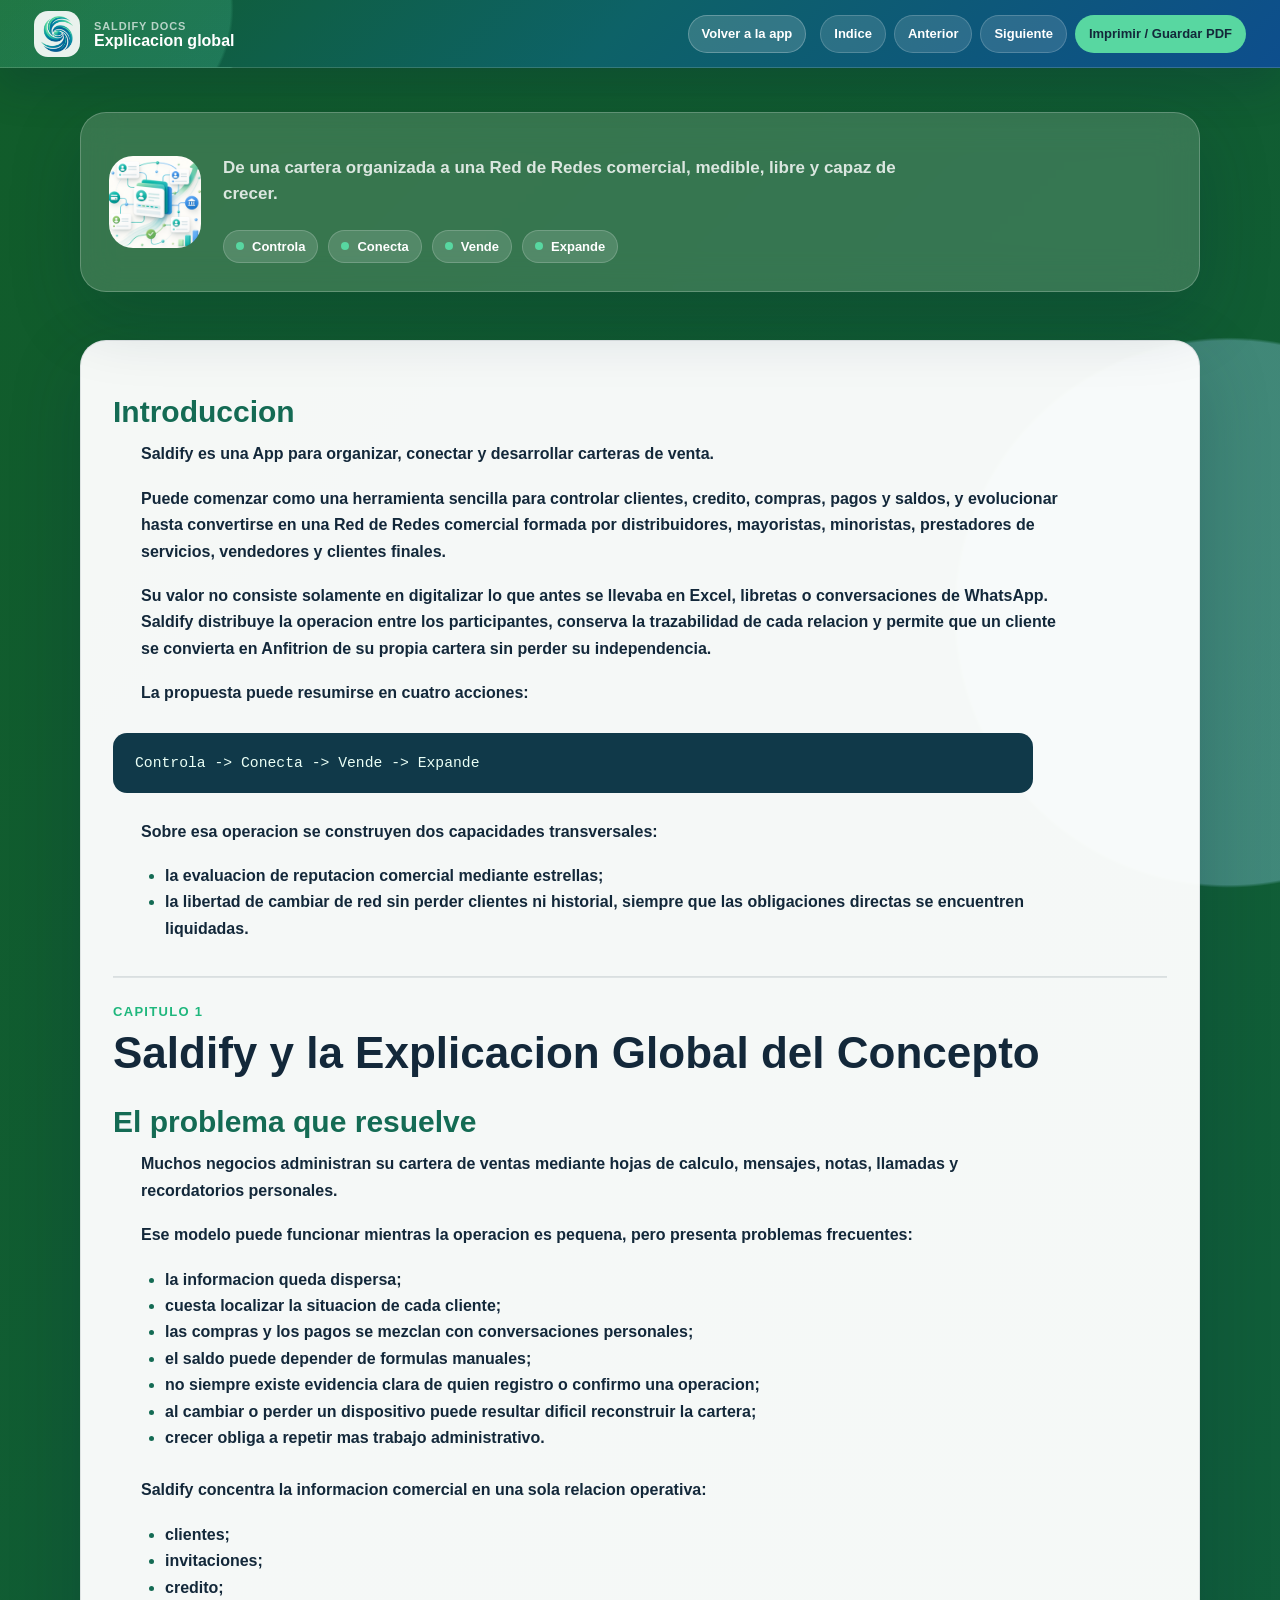
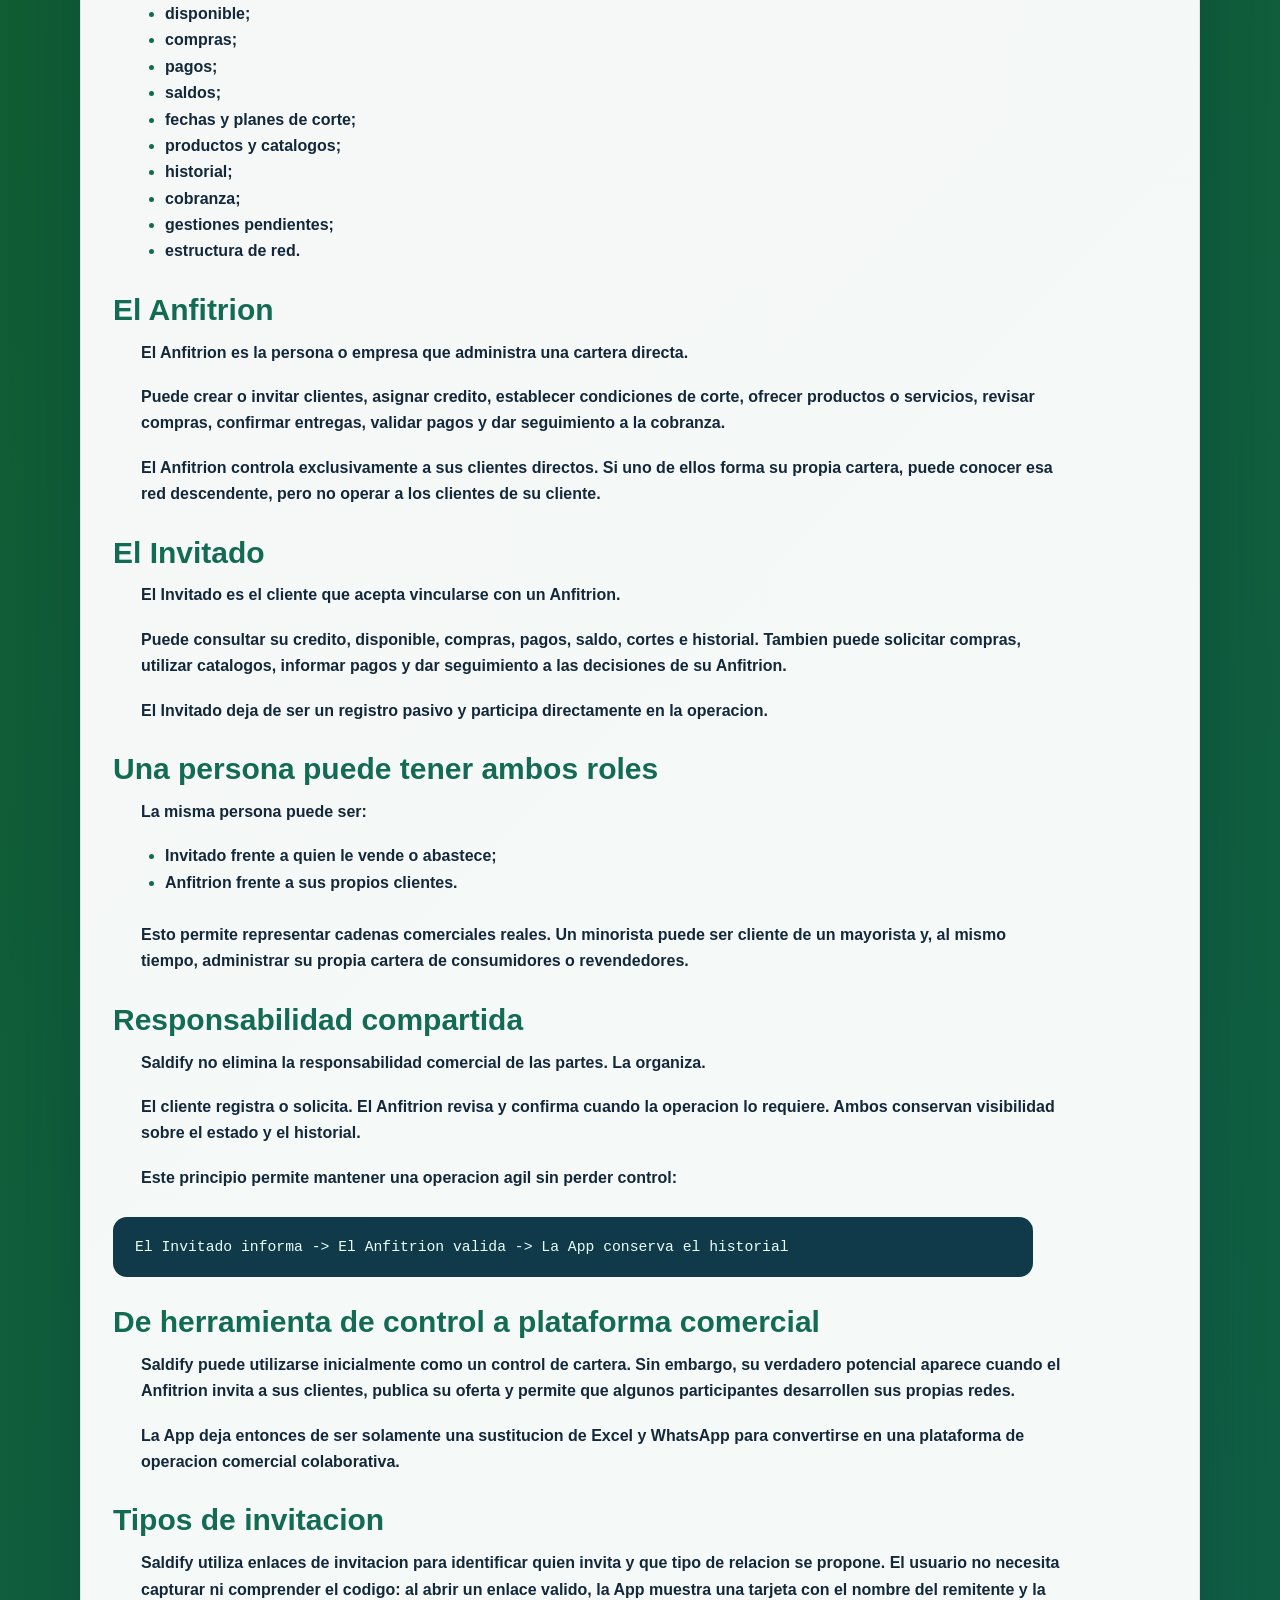
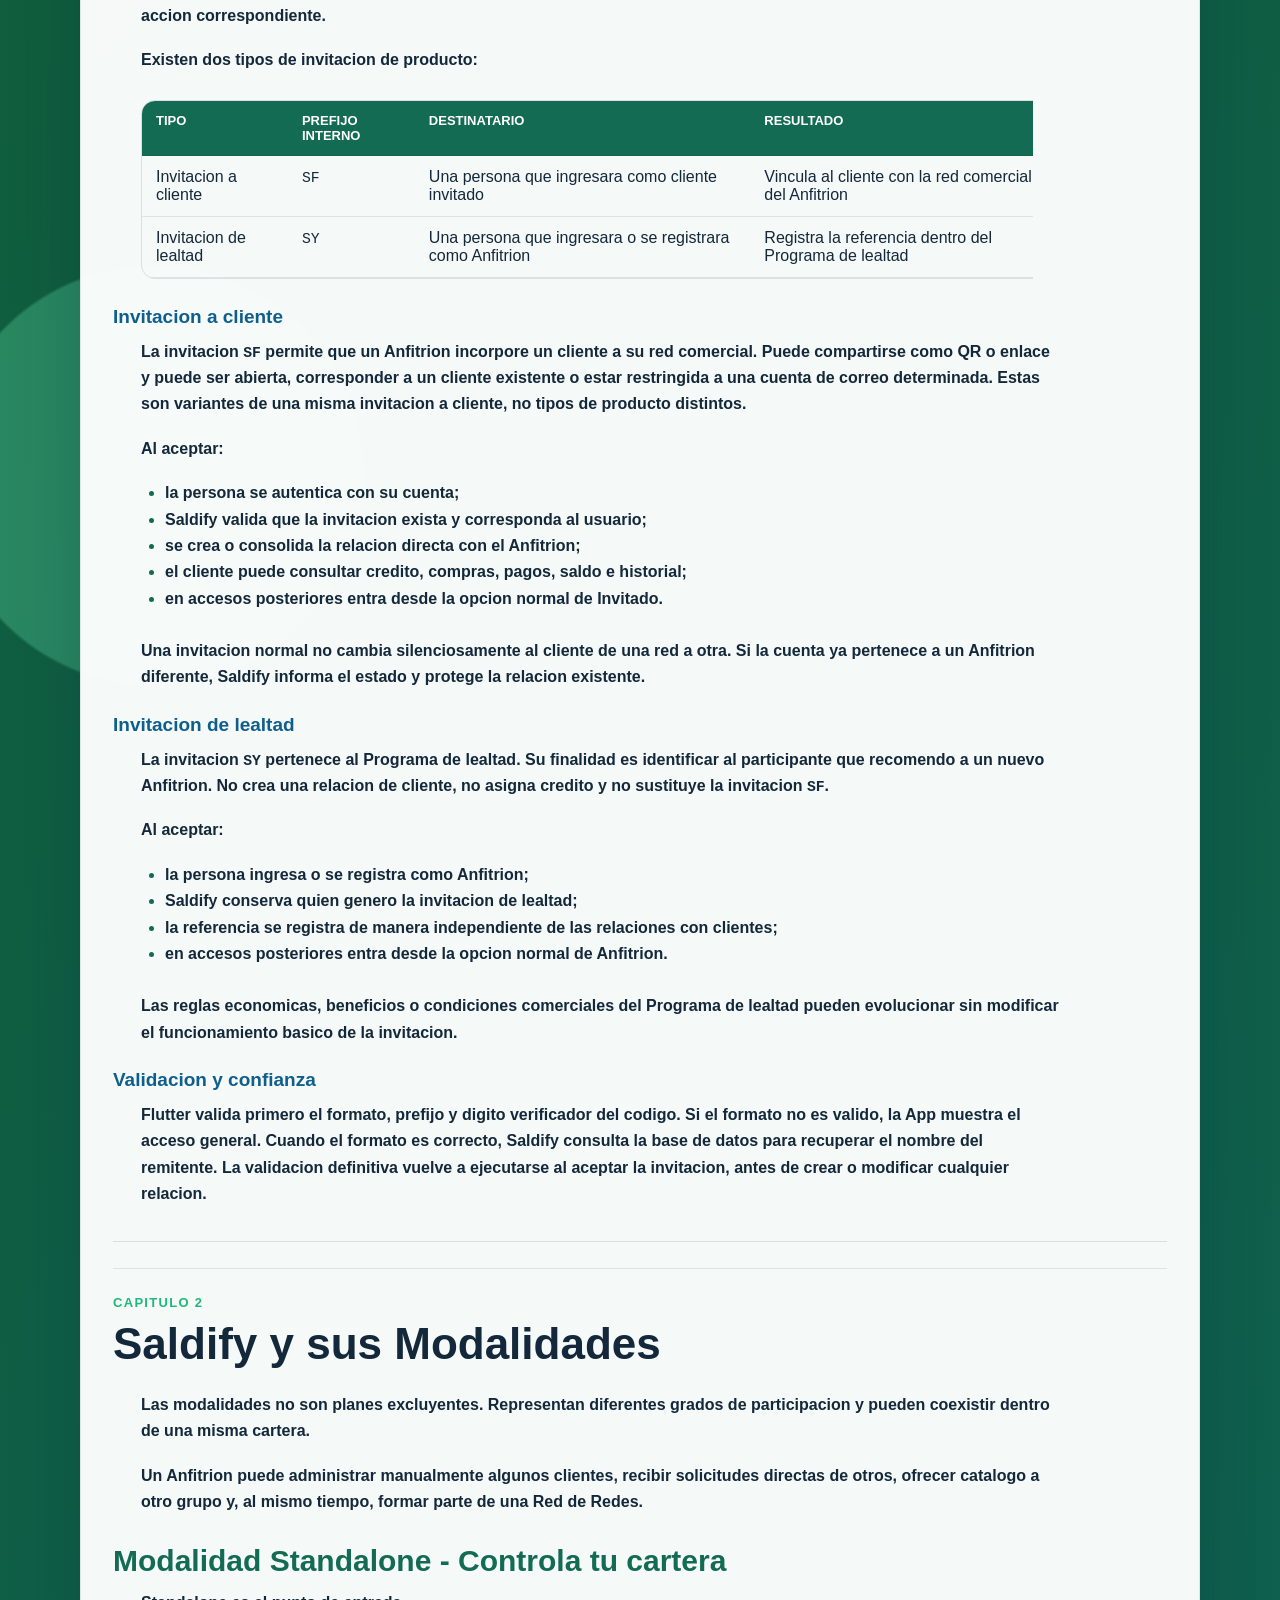
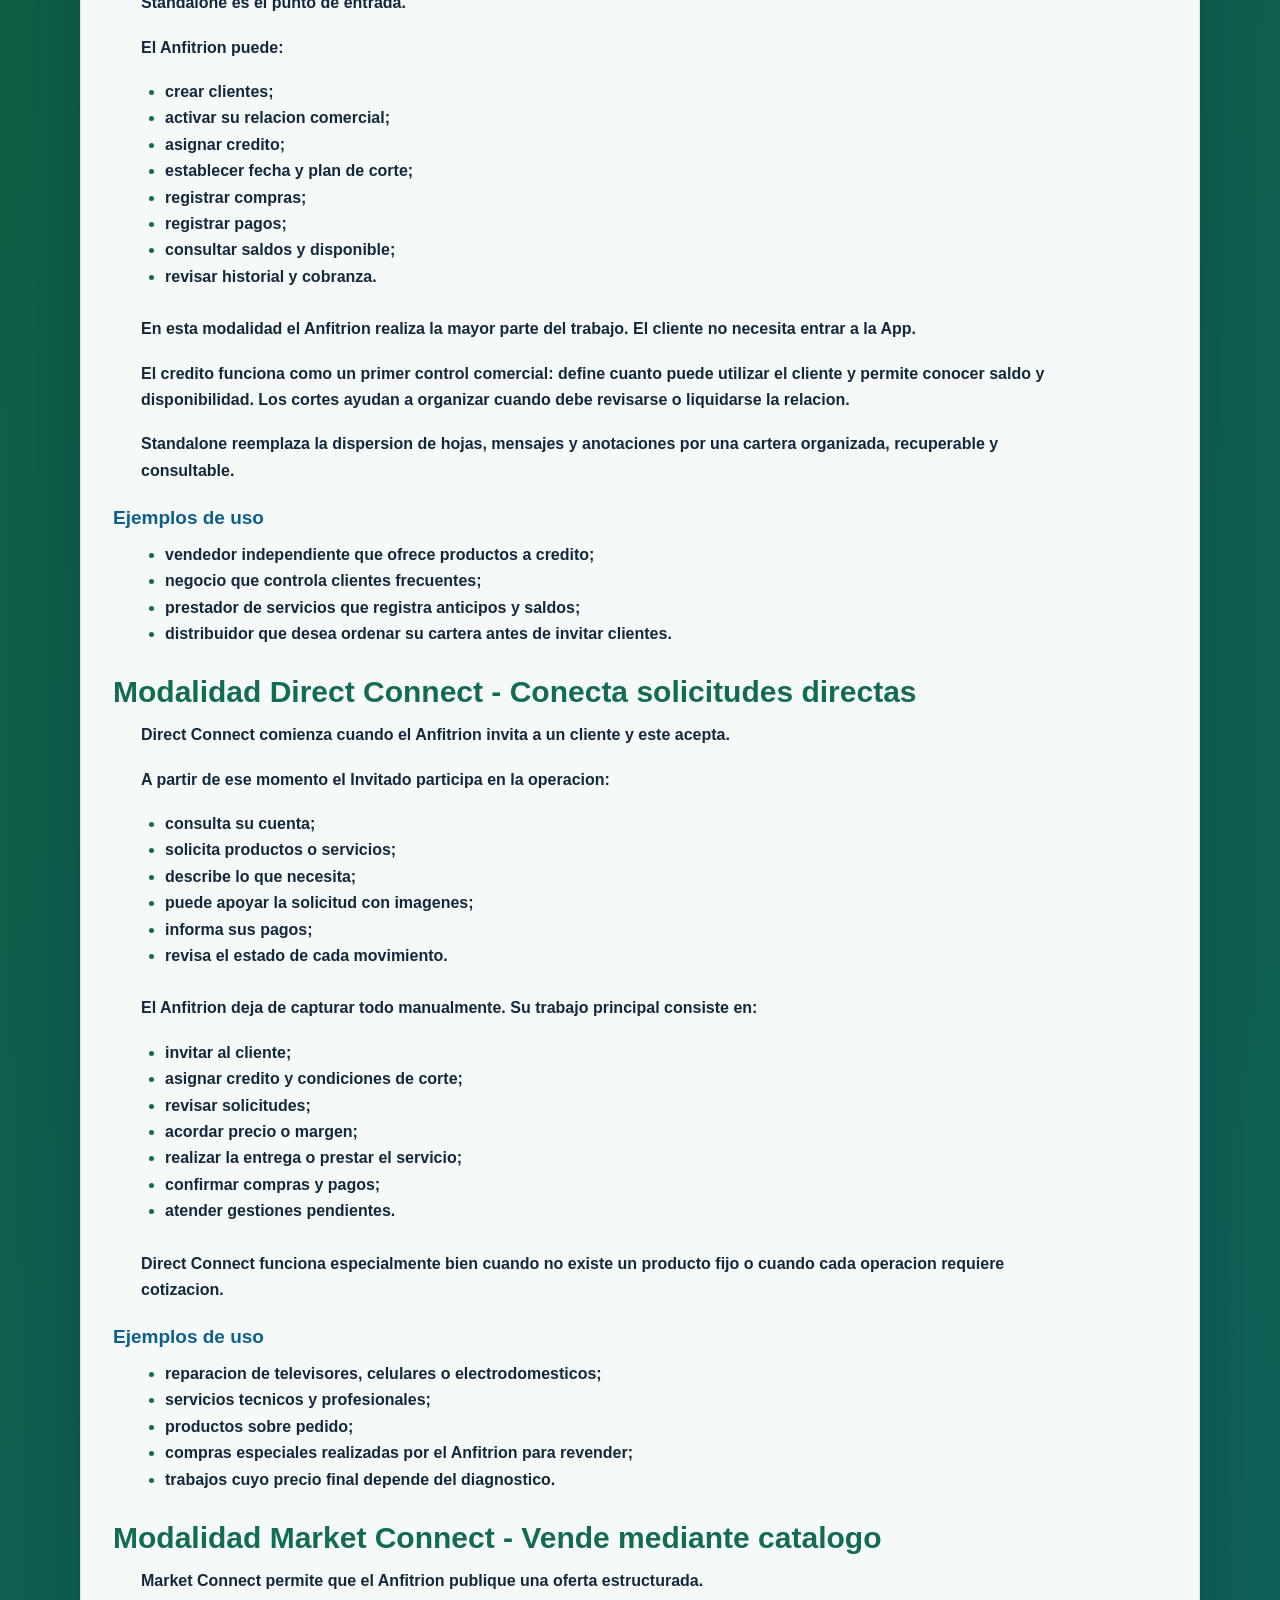
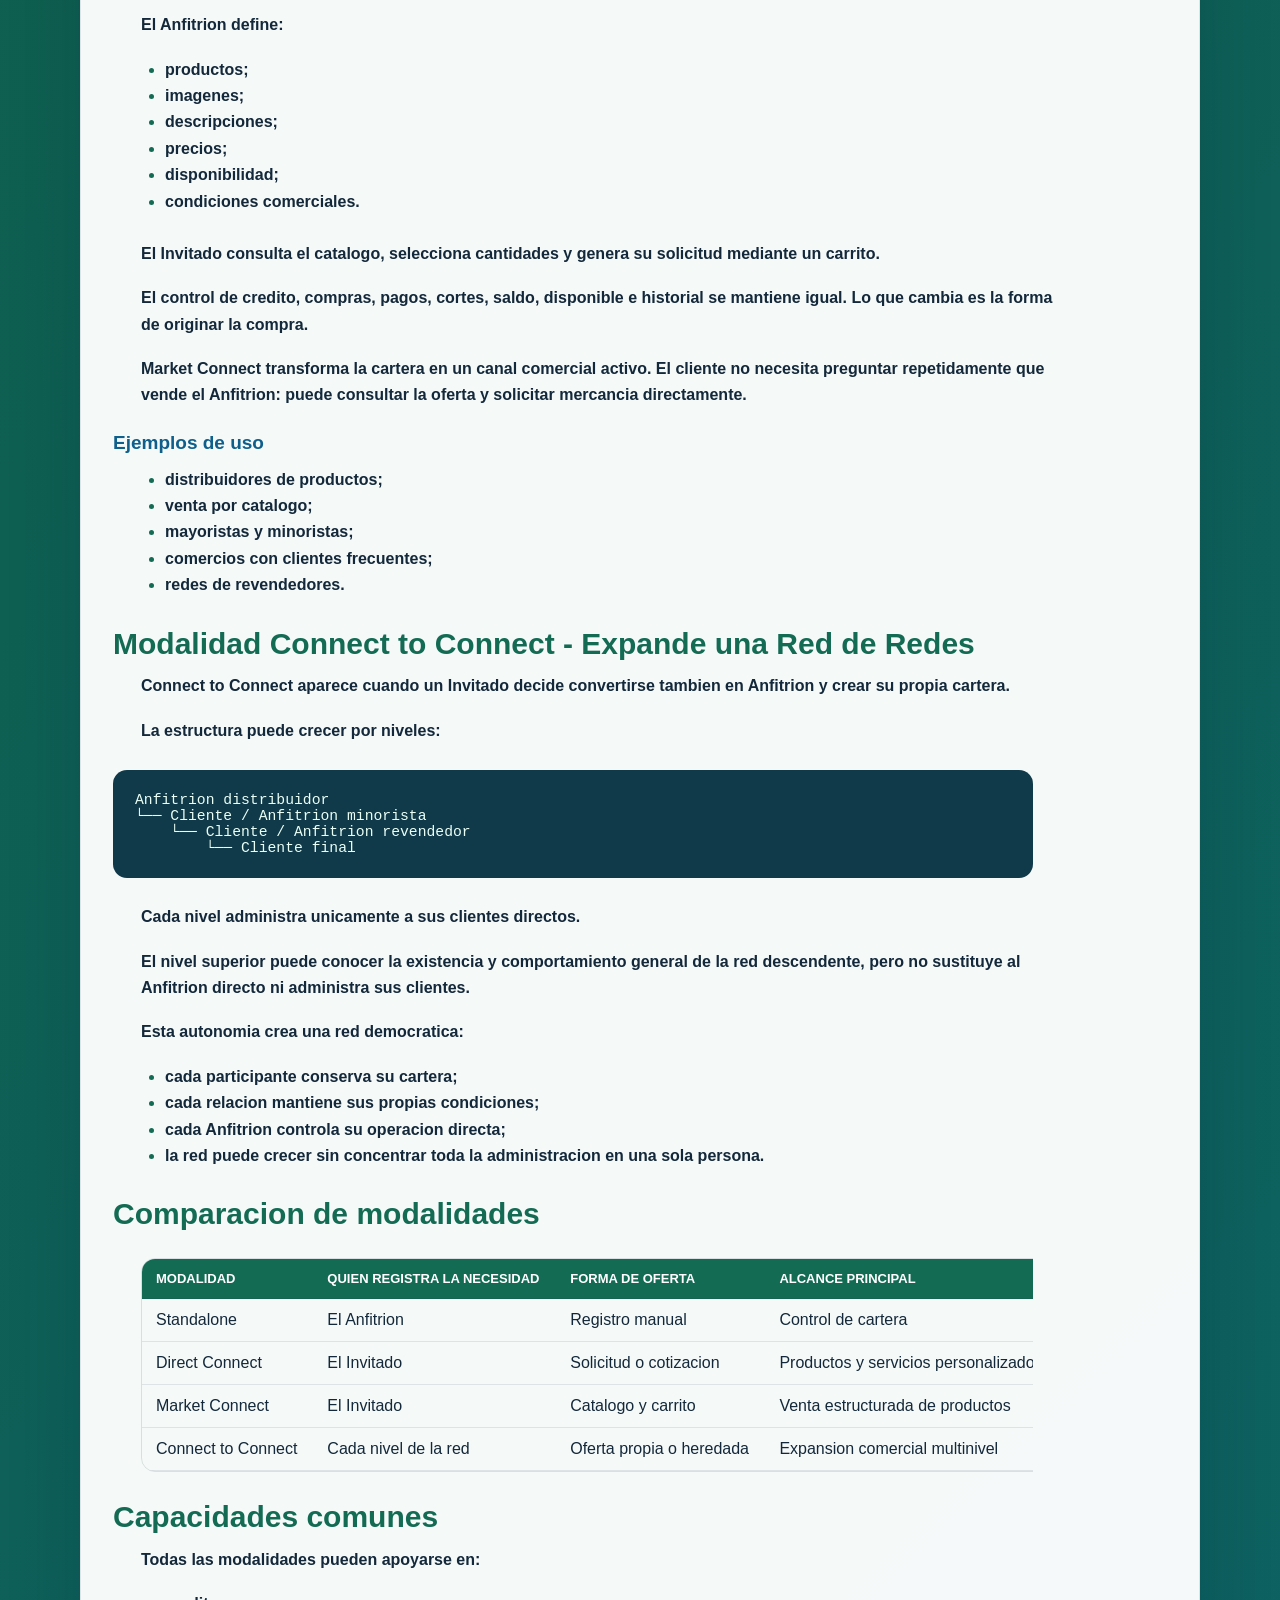
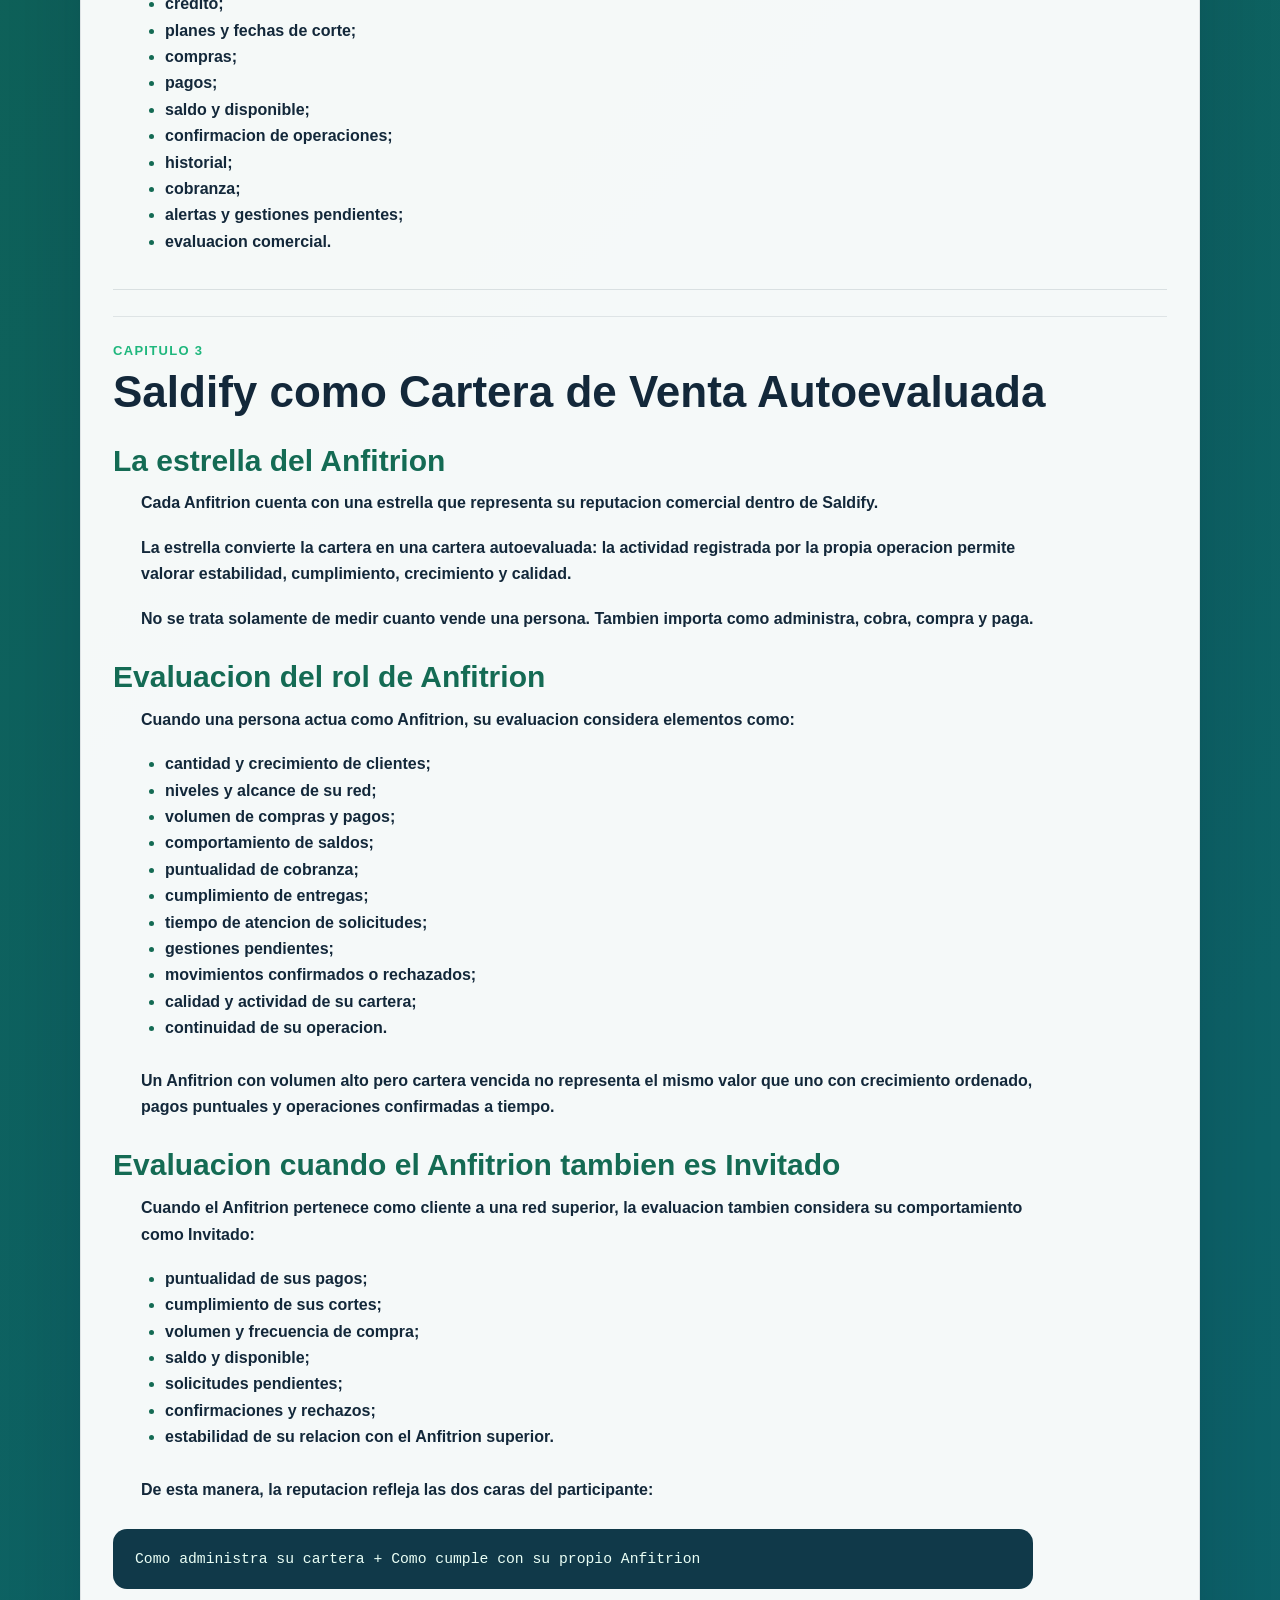
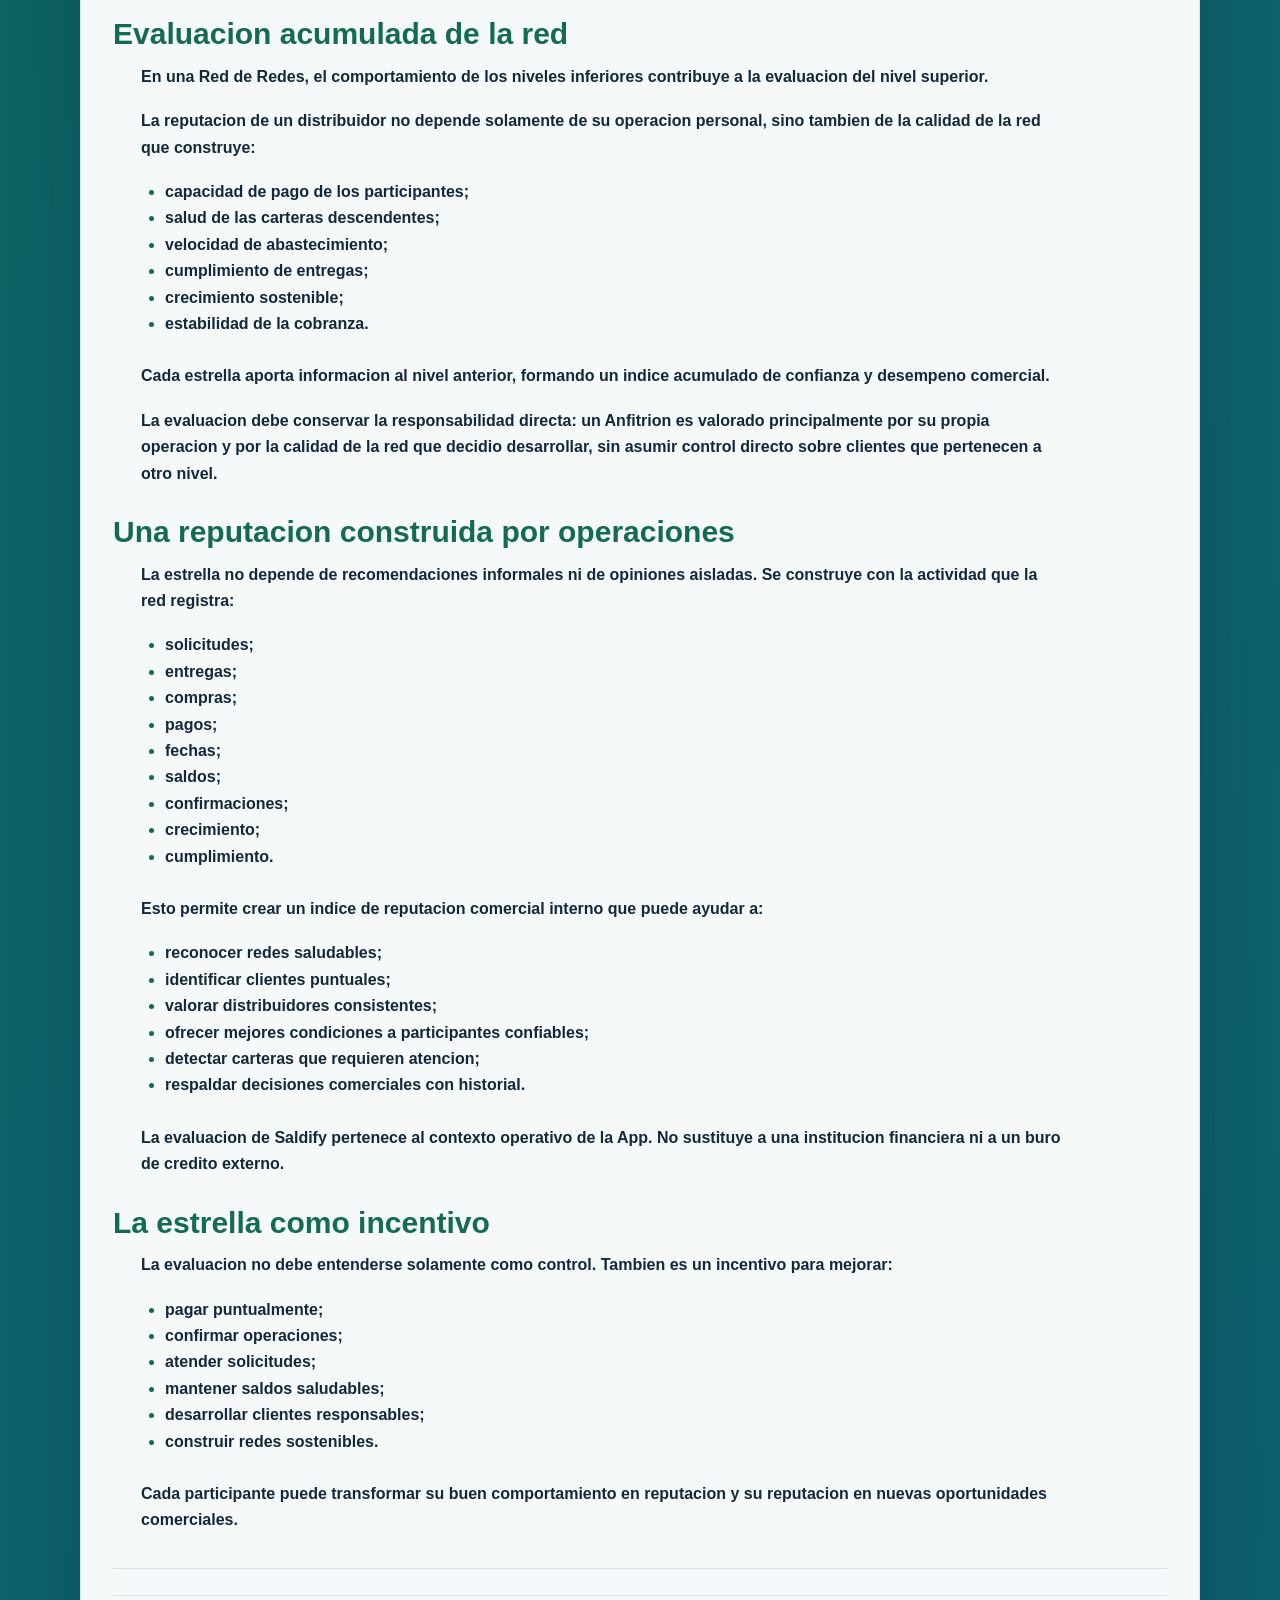
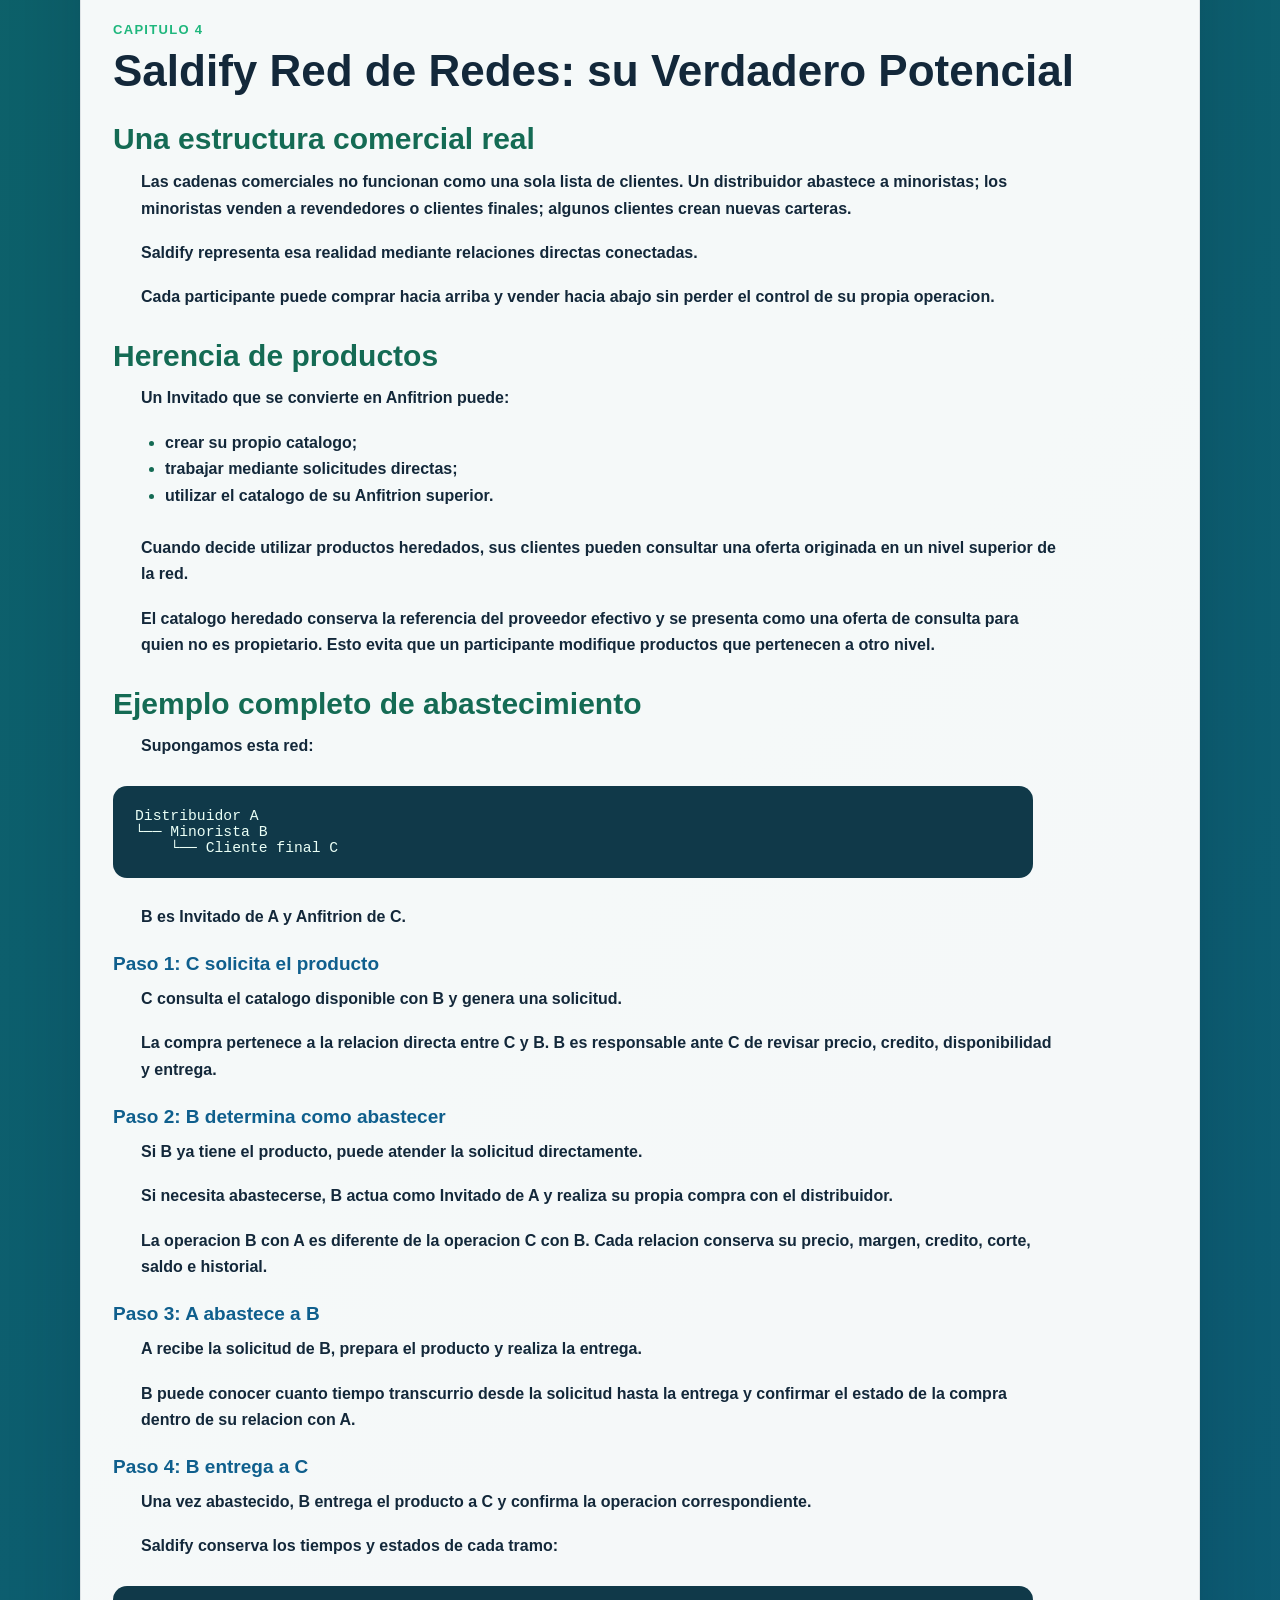
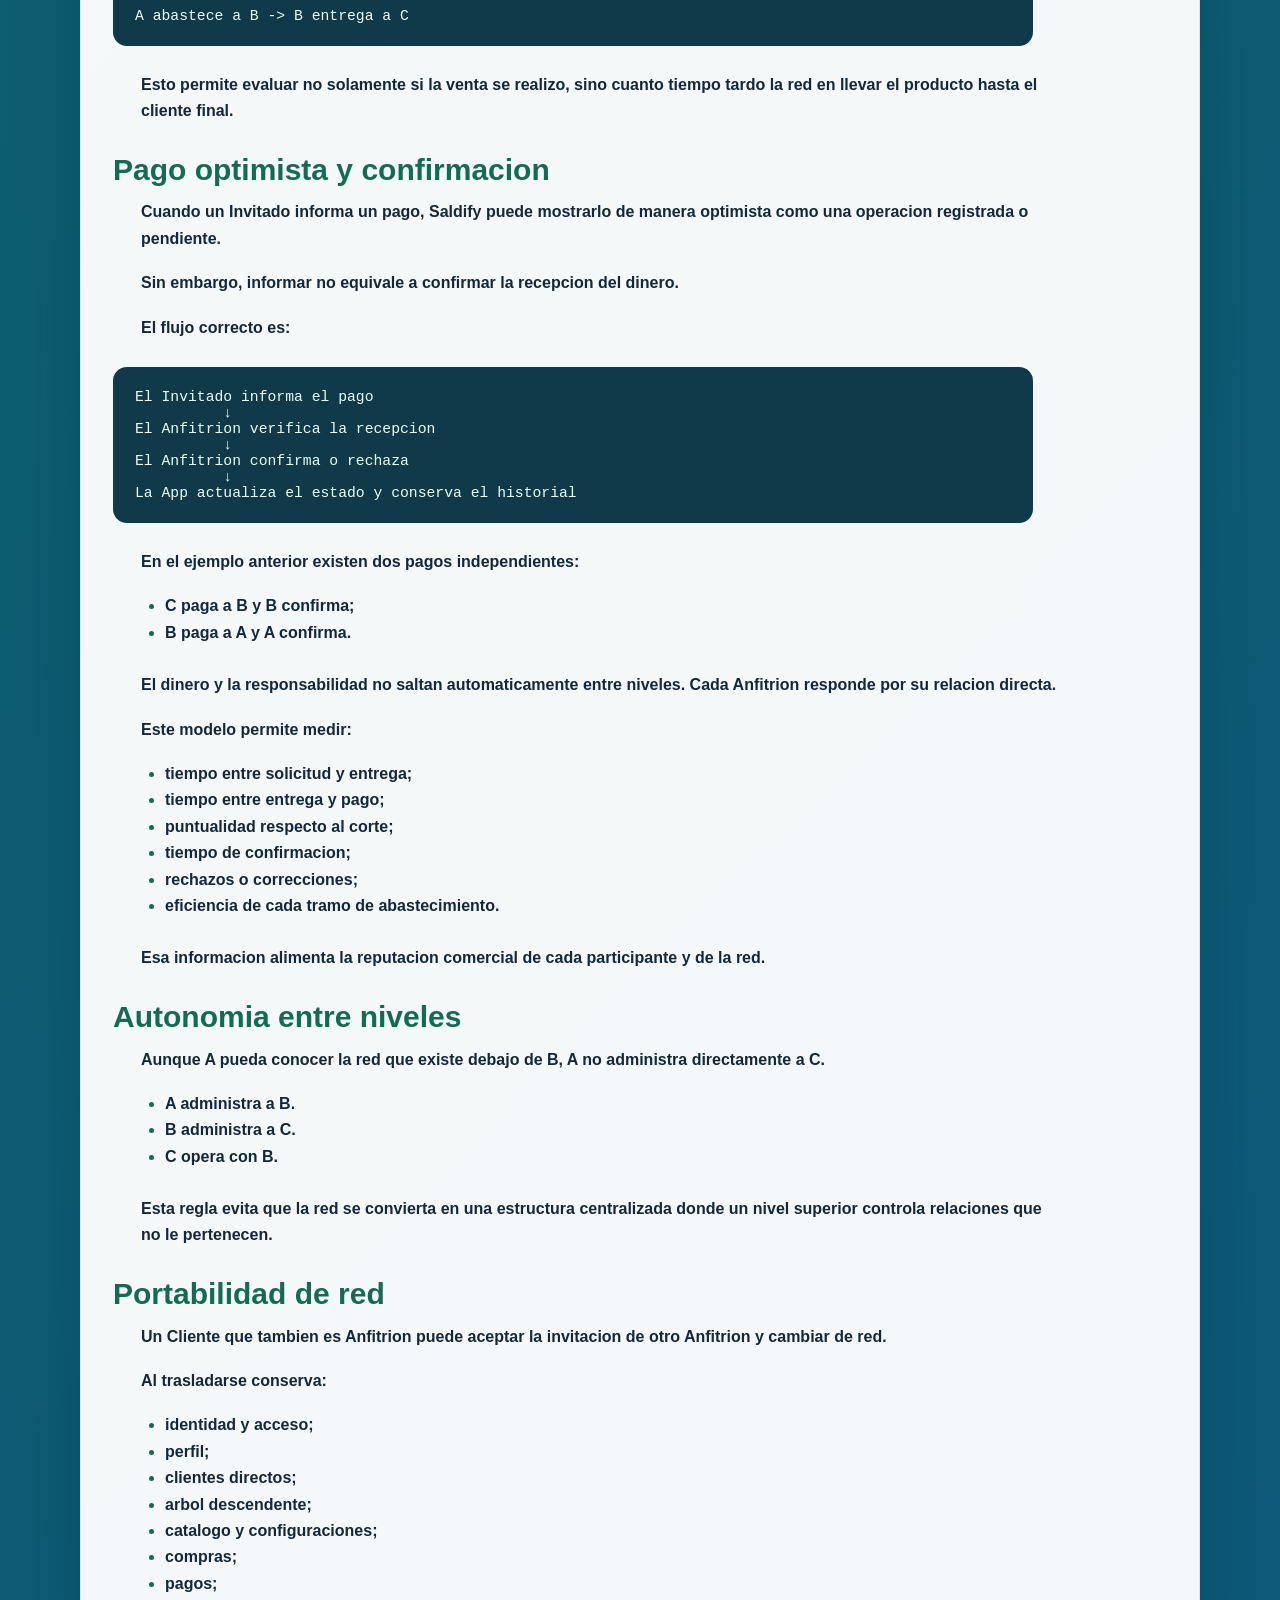
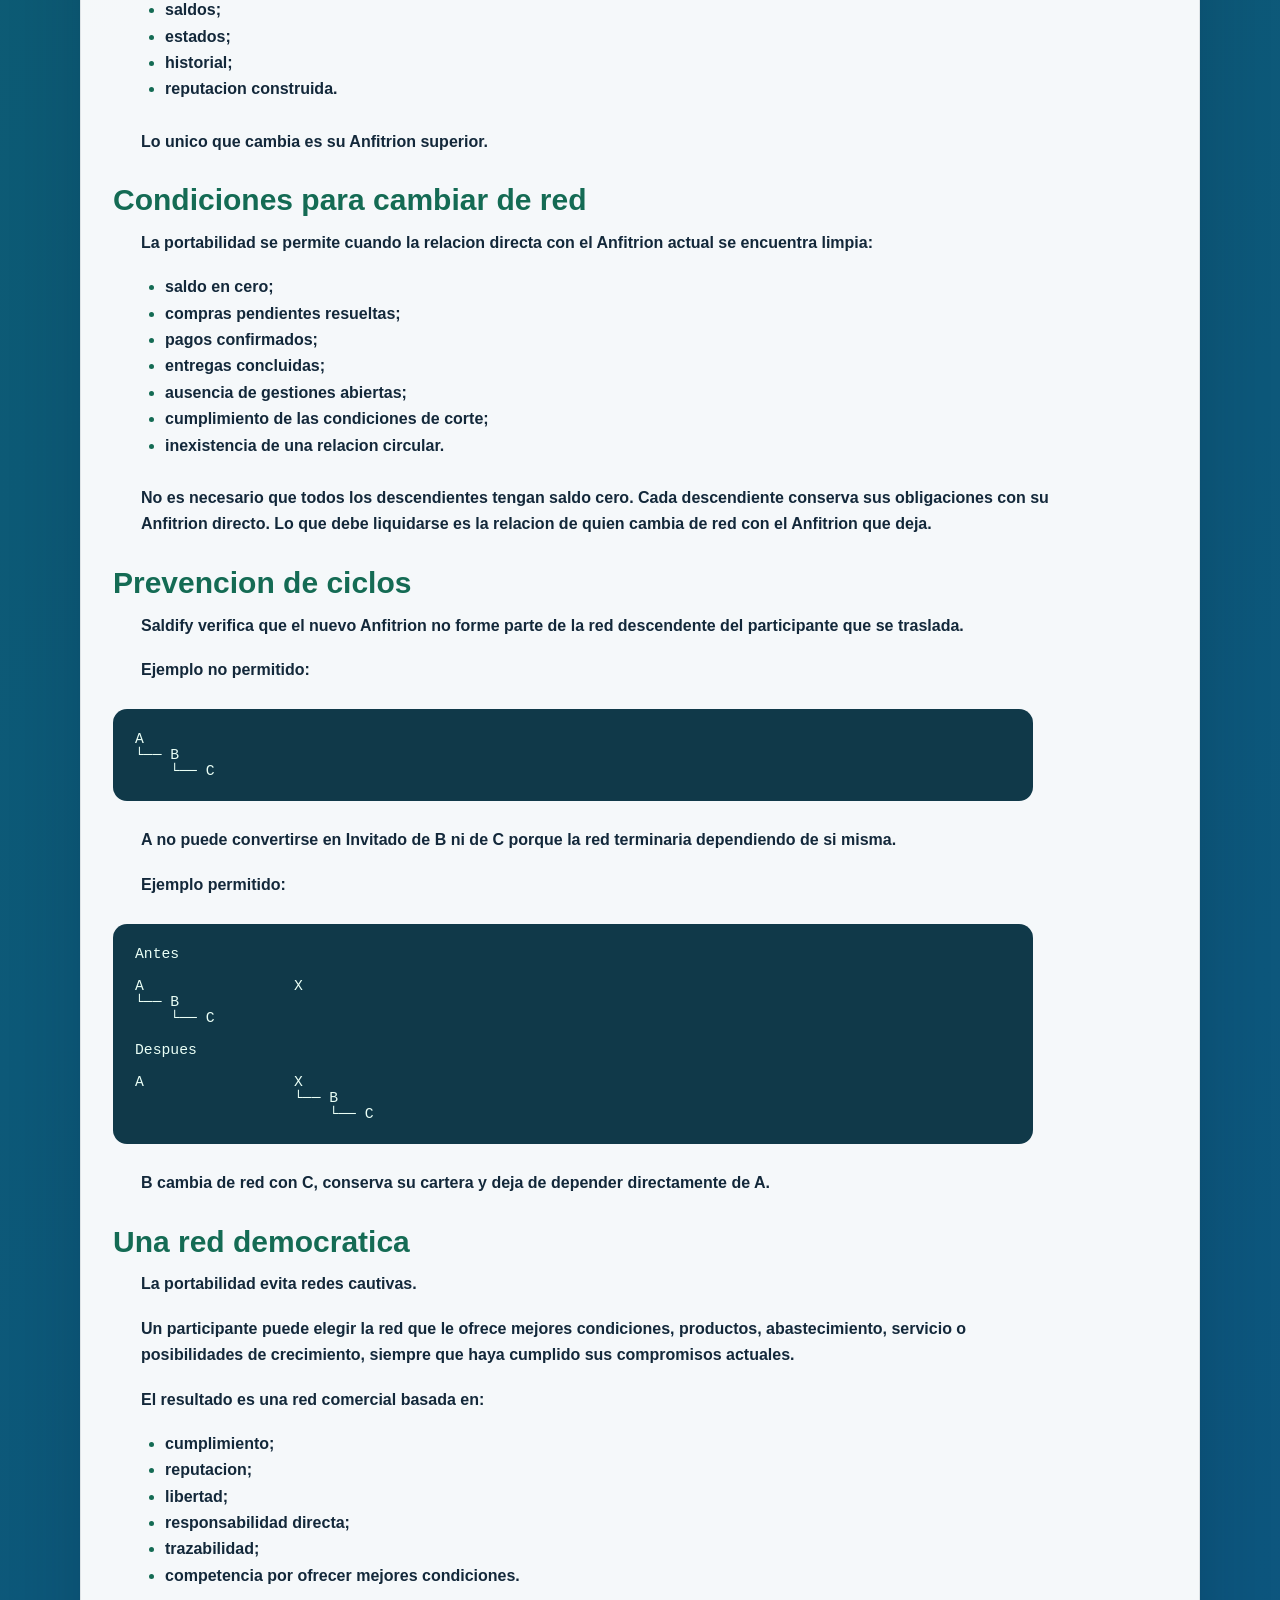
==== commit 6c6d7e21: "Primera actualizacion" ====
--- a/documents/htmls/docu_001.html
+++ b/documents/htmls/docu_001.html
@@ -708,6 +708,43 @@
 <h2 id="1-6-de-herramienta-de-control-a-plataforma-comercial">De herramienta de control a plataforma comercial</h2>
 <p>Saldify puede utilizarse inicialmente como un control de cartera. Sin embargo, su verdadero potencial aparece cuando el Anfitrion invita a sus clientes, publica su oferta y permite que algunos participantes desarrollen sus propias redes.</p>
 <p>La App deja entonces de ser solamente una sustitucion de Excel y WhatsApp para convertirse en una plataforma de operacion comercial colaborativa.</p>
+<h2 id="1-7-tipos-de-invitacion">Tipos de invitacion</h2>
+<p>Saldify utiliza enlaces de invitacion para identificar quien invita y que tipo de relacion se propone. El usuario no necesita capturar ni comprender el codigo: al abrir un enlace valido, la App muestra una tarjeta con el nombre del remitente y la accion correspondiente.</p>
+<p>Existen dos tipos de invitacion de producto:</p>
+<div class="table-wrap">
+<table>
+<thead>
+<tr><th>Tipo</th><th>Prefijo interno</th><th>Destinatario</th><th>Resultado</th></tr>
+</thead>
+<tbody>
+<tr><td>Invitacion a cliente</td><td><code>SF</code></td><td>Una persona que ingresara como cliente invitado</td><td>Vincula al cliente con la red comercial del Anfitrion</td></tr>
+<tr><td>Invitacion de lealtad</td><td><code>SY</code></td><td>Una persona que ingresara o se registrara como Anfitrion</td><td>Registra la referencia dentro del Programa de lealtad</td></tr>
+</tbody>
+</table>
+</div>
+<h3 id="invitacion-a-cliente">Invitacion a cliente</h3>
+<p>La invitacion <code>SF</code> permite que un Anfitrion incorpore un cliente a su red comercial. Puede compartirse como QR o enlace y puede ser abierta, corresponder a un cliente existente o estar restringida a una cuenta de correo determinada. Estas son variantes de una misma invitacion a cliente, no tipos de producto distintos.</p>
+<p>Al aceptar:</p>
+<ul>
+<li>la persona se autentica con su cuenta;</li>
+<li>Saldify valida que la invitacion exista y corresponda al usuario;</li>
+<li>se crea o consolida la relacion directa con el Anfitrion;</li>
+<li>el cliente puede consultar credito, compras, pagos, saldo e historial;</li>
+<li>en accesos posteriores entra desde la opcion normal de Invitado.</li>
+</ul>
+<p>Una invitacion normal no cambia silenciosamente al cliente de una red a otra. Si la cuenta ya pertenece a un Anfitrion diferente, Saldify informa el estado y protege la relacion existente.</p>
+<h3 id="invitacion-de-lealtad">Invitacion de lealtad</h3>
+<p>La invitacion <code>SY</code> pertenece al Programa de lealtad. Su finalidad es identificar al participante que recomendo a un nuevo Anfitrion. No crea una relacion de cliente, no asigna credito y no sustituye la invitacion <code>SF</code>.</p>
+<p>Al aceptar:</p>
+<ul>
+<li>la persona ingresa o se registra como Anfitrion;</li>
+<li>Saldify conserva quien genero la invitacion de lealtad;</li>
+<li>la referencia se registra de manera independiente de las relaciones con clientes;</li>
+<li>en accesos posteriores entra desde la opcion normal de Anfitrion.</li>
+</ul>
+<p>Las reglas economicas, beneficios o condiciones comerciales del Programa de lealtad pueden evolucionar sin modificar el funcionamiento basico de la invitacion.</p>
+<h3 id="validacion-y-confianza">Validacion y confianza</h3>
+<p>Flutter valida primero el formato, prefijo y digito verificador del codigo. Si el formato no es valido, la App muestra el acceso general. Cuando el formato es correcto, Saldify consulta la base de datos para recuperar el nombre del remitente. La validacion definitiva vuelve a ejecutarse al aceptar la invitacion, antes de crear o modificar cualquier relacion.</p>
 <hr class="section-rule">
 </section>
 <section class="chapter" id="2-saldify-y-sus-modalidades">
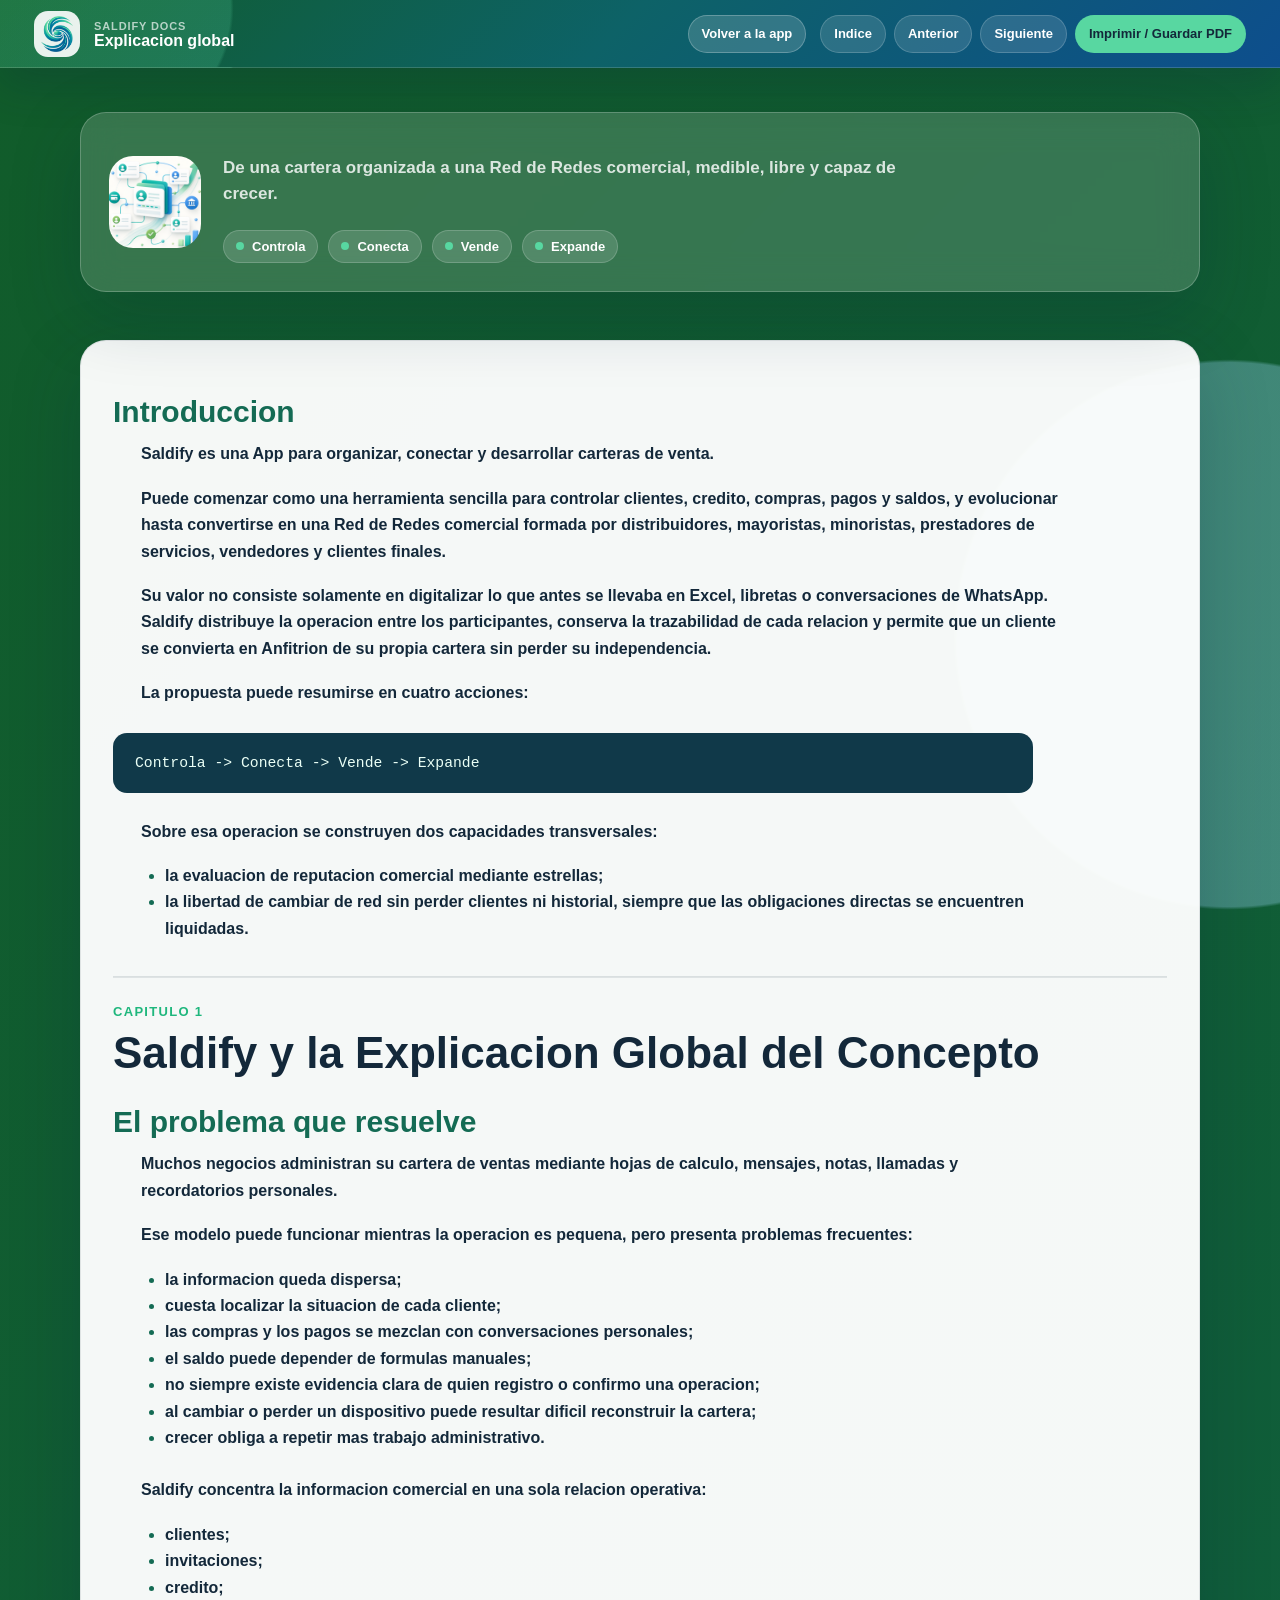
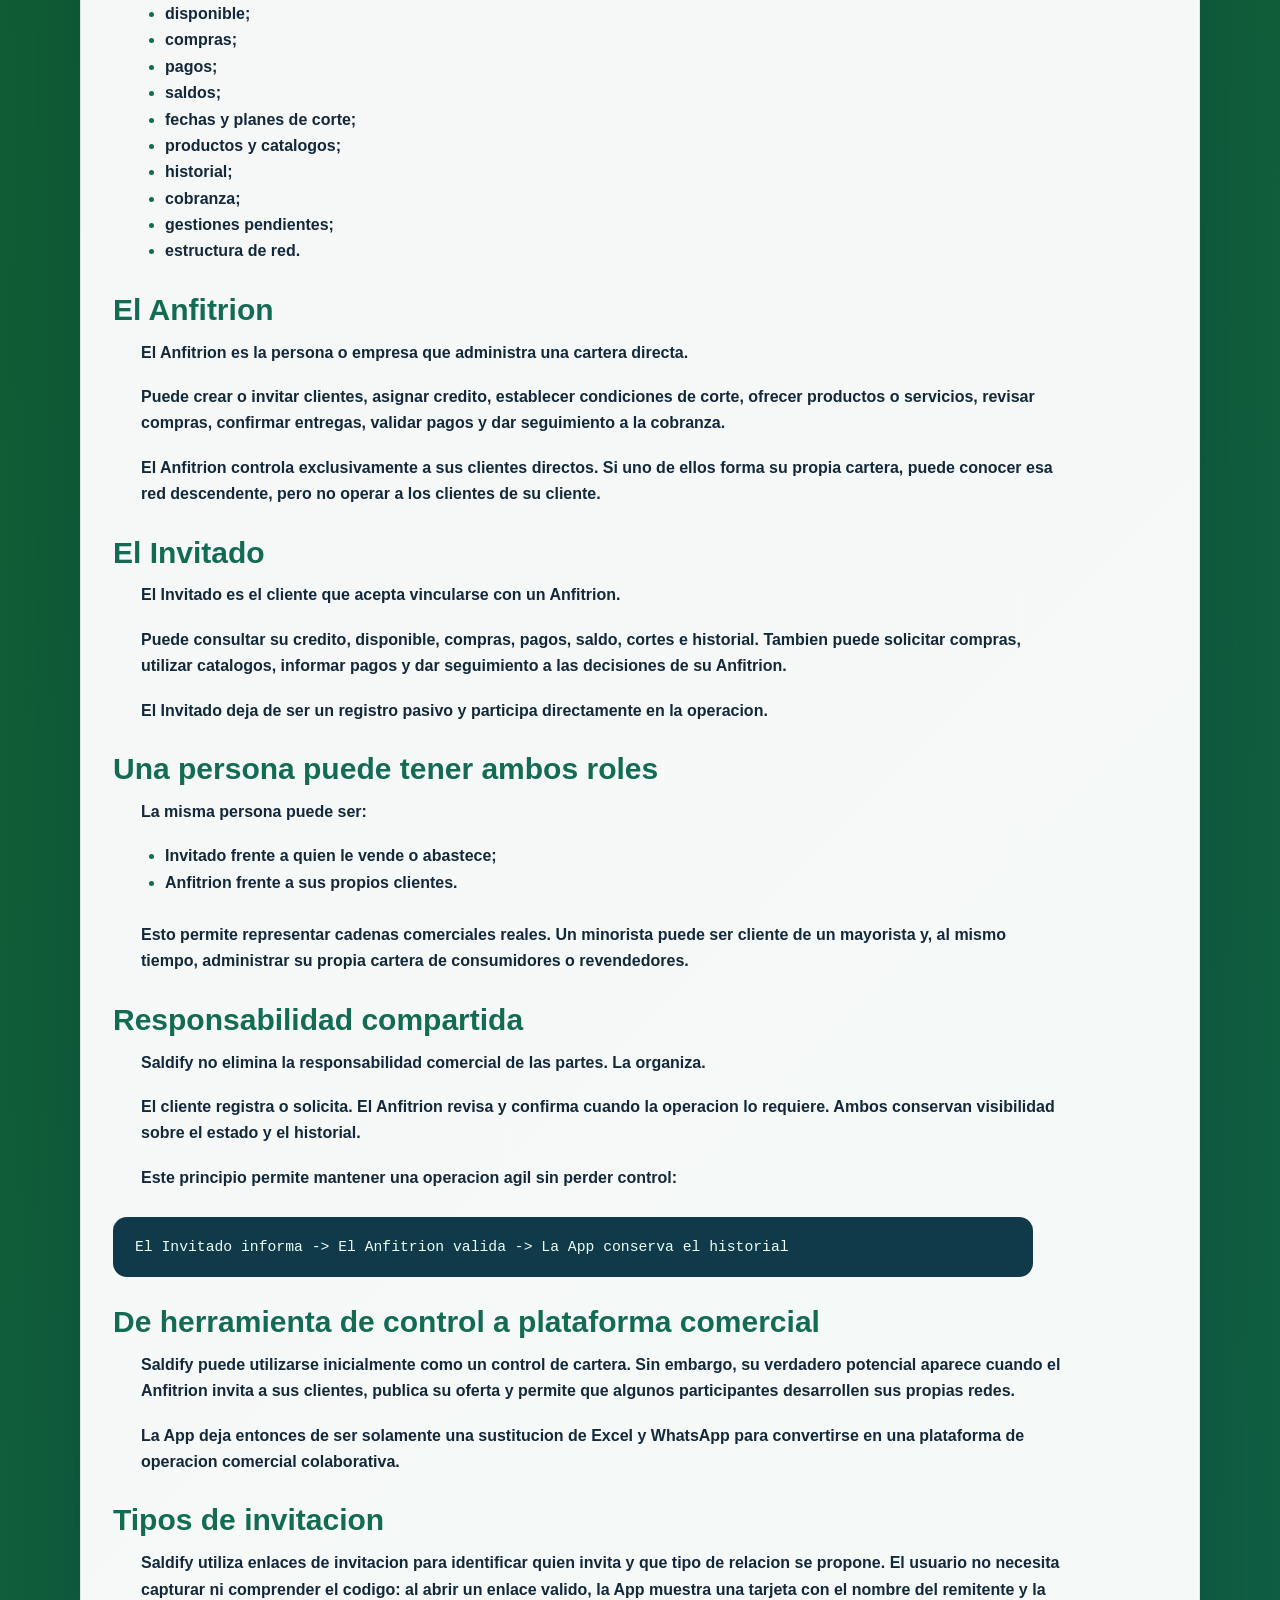
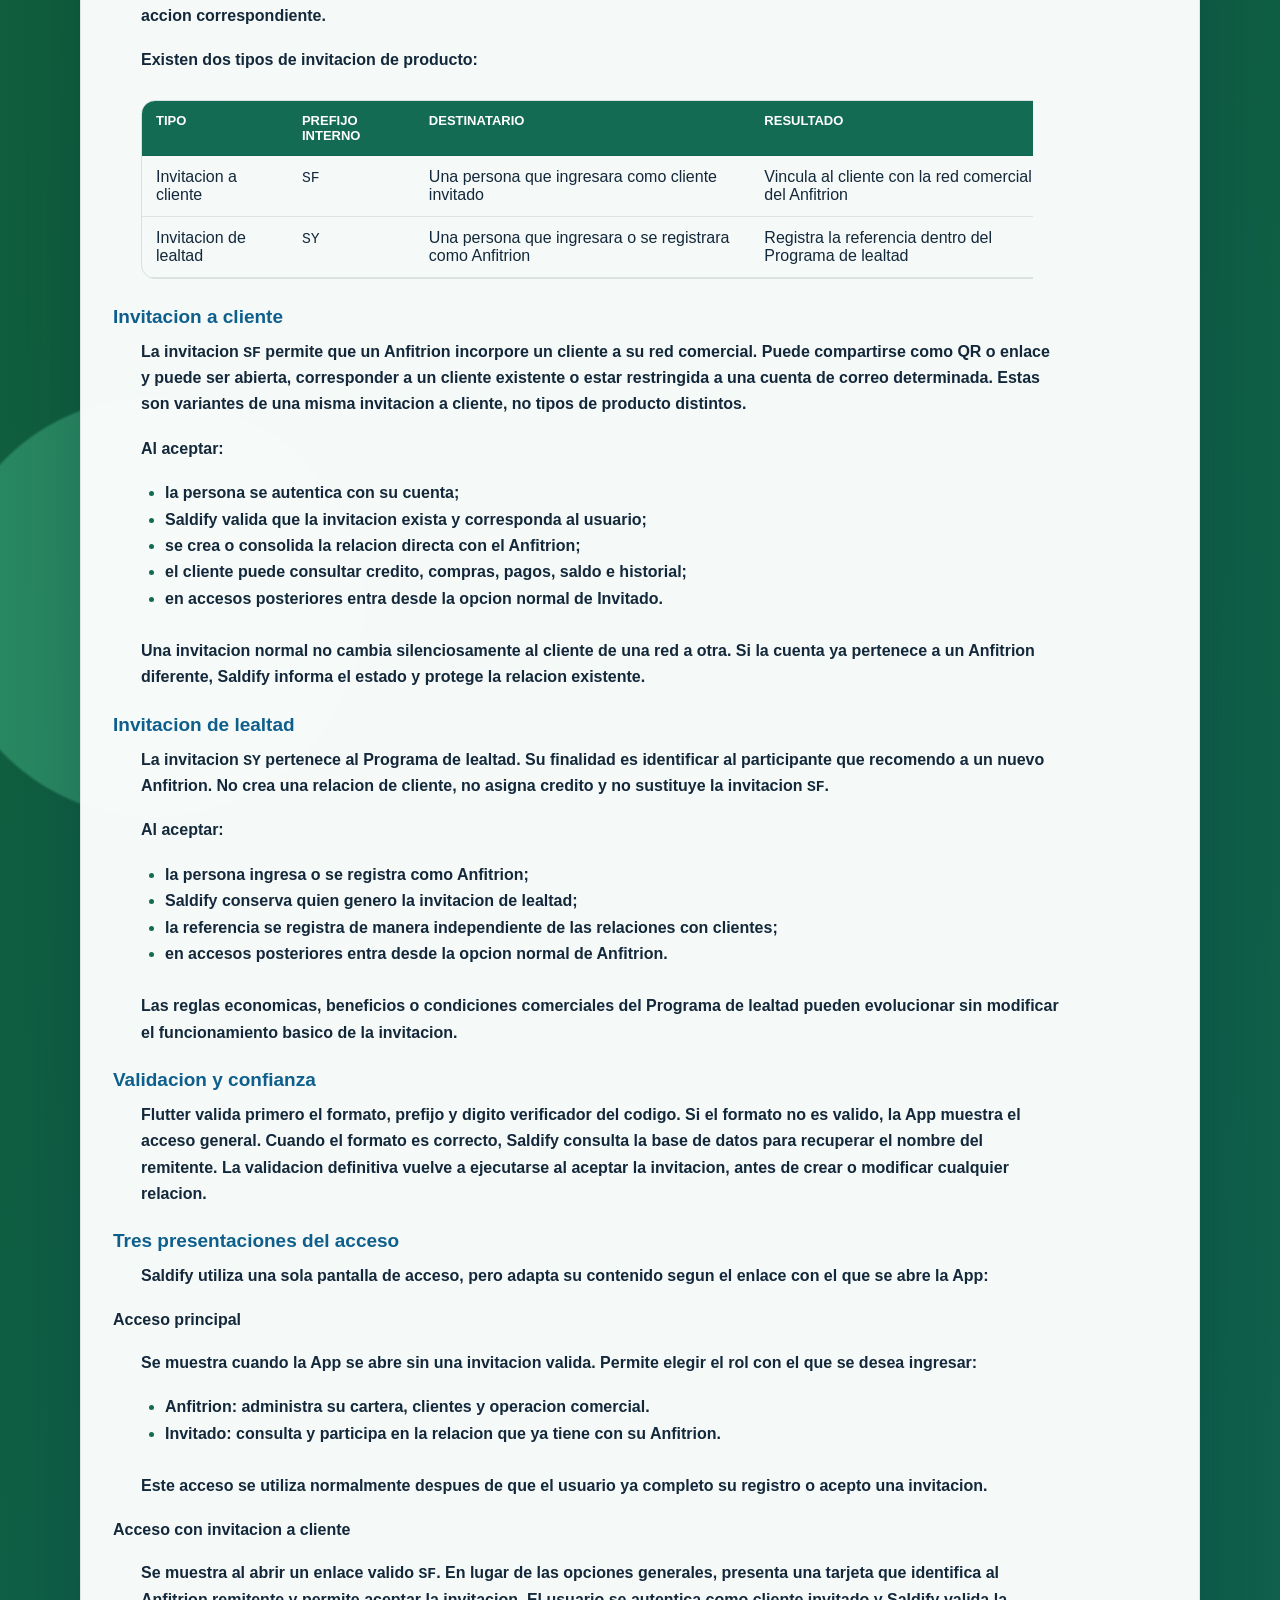
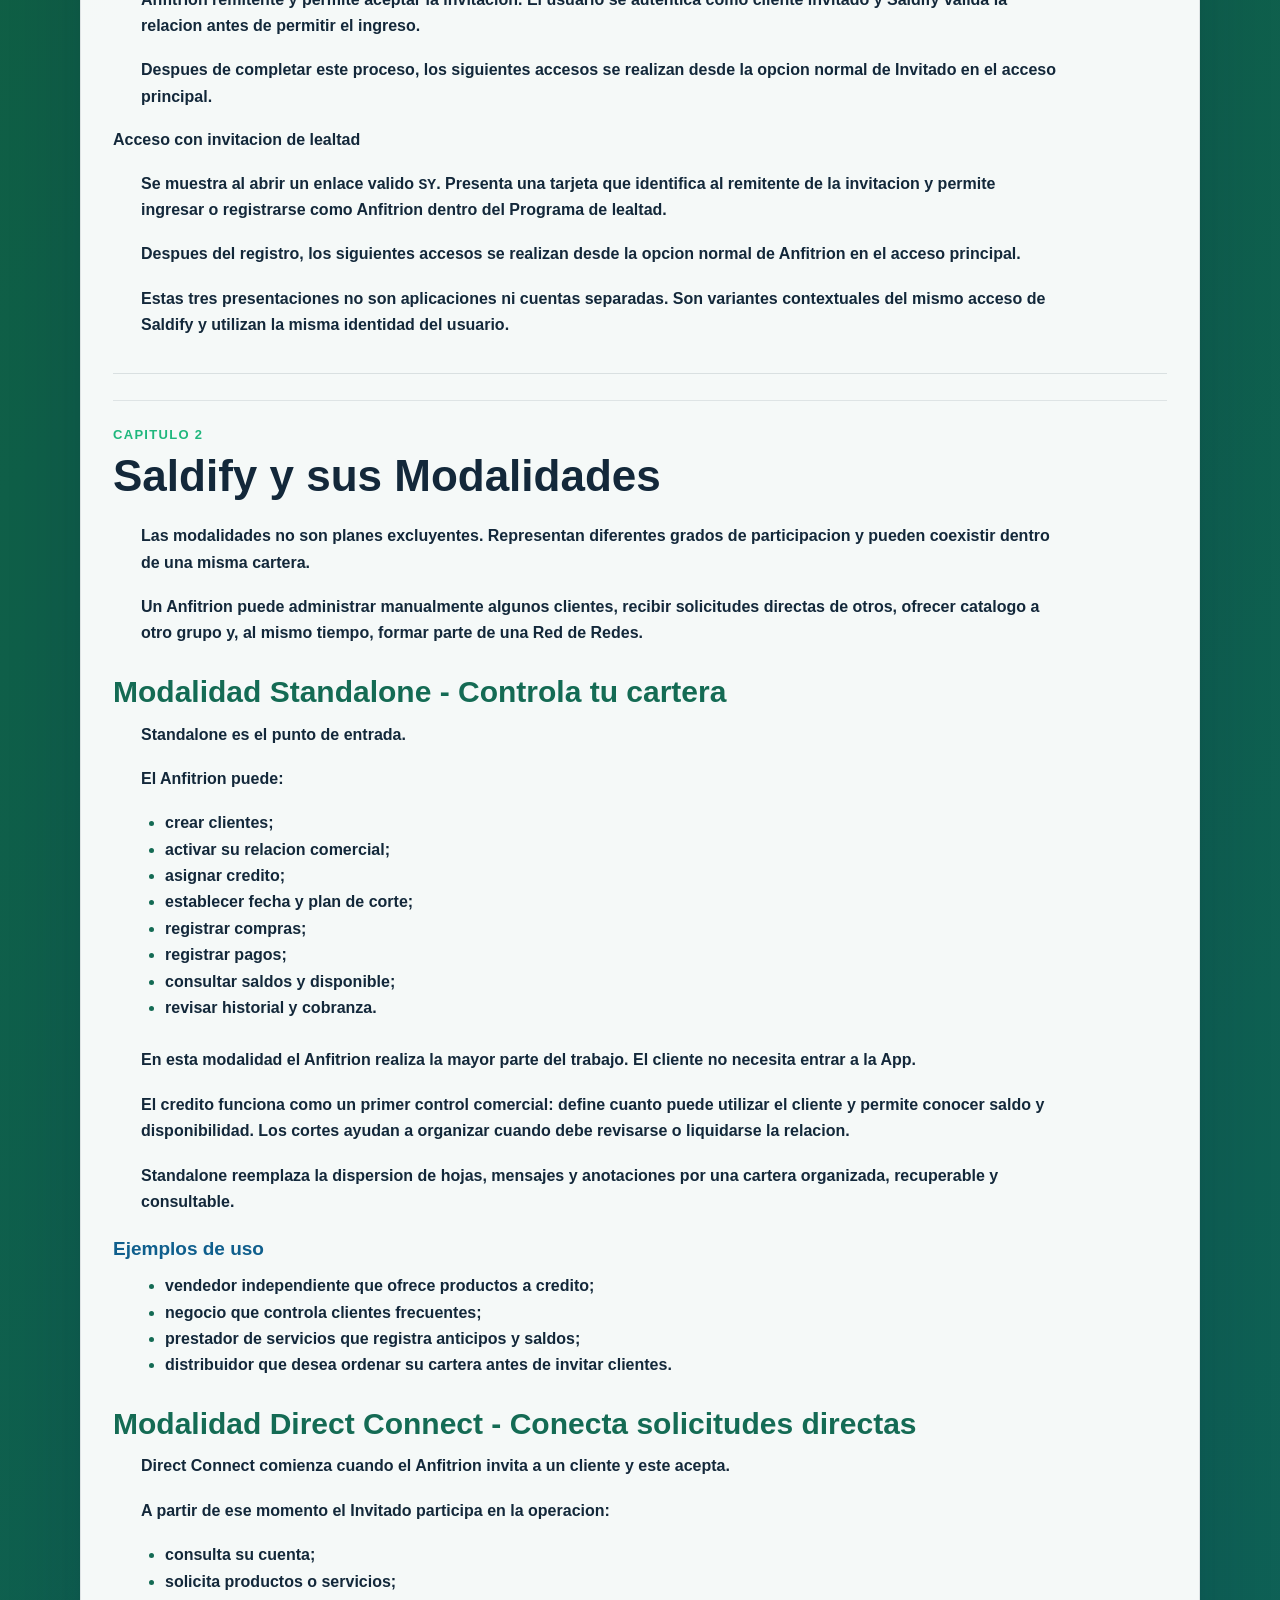
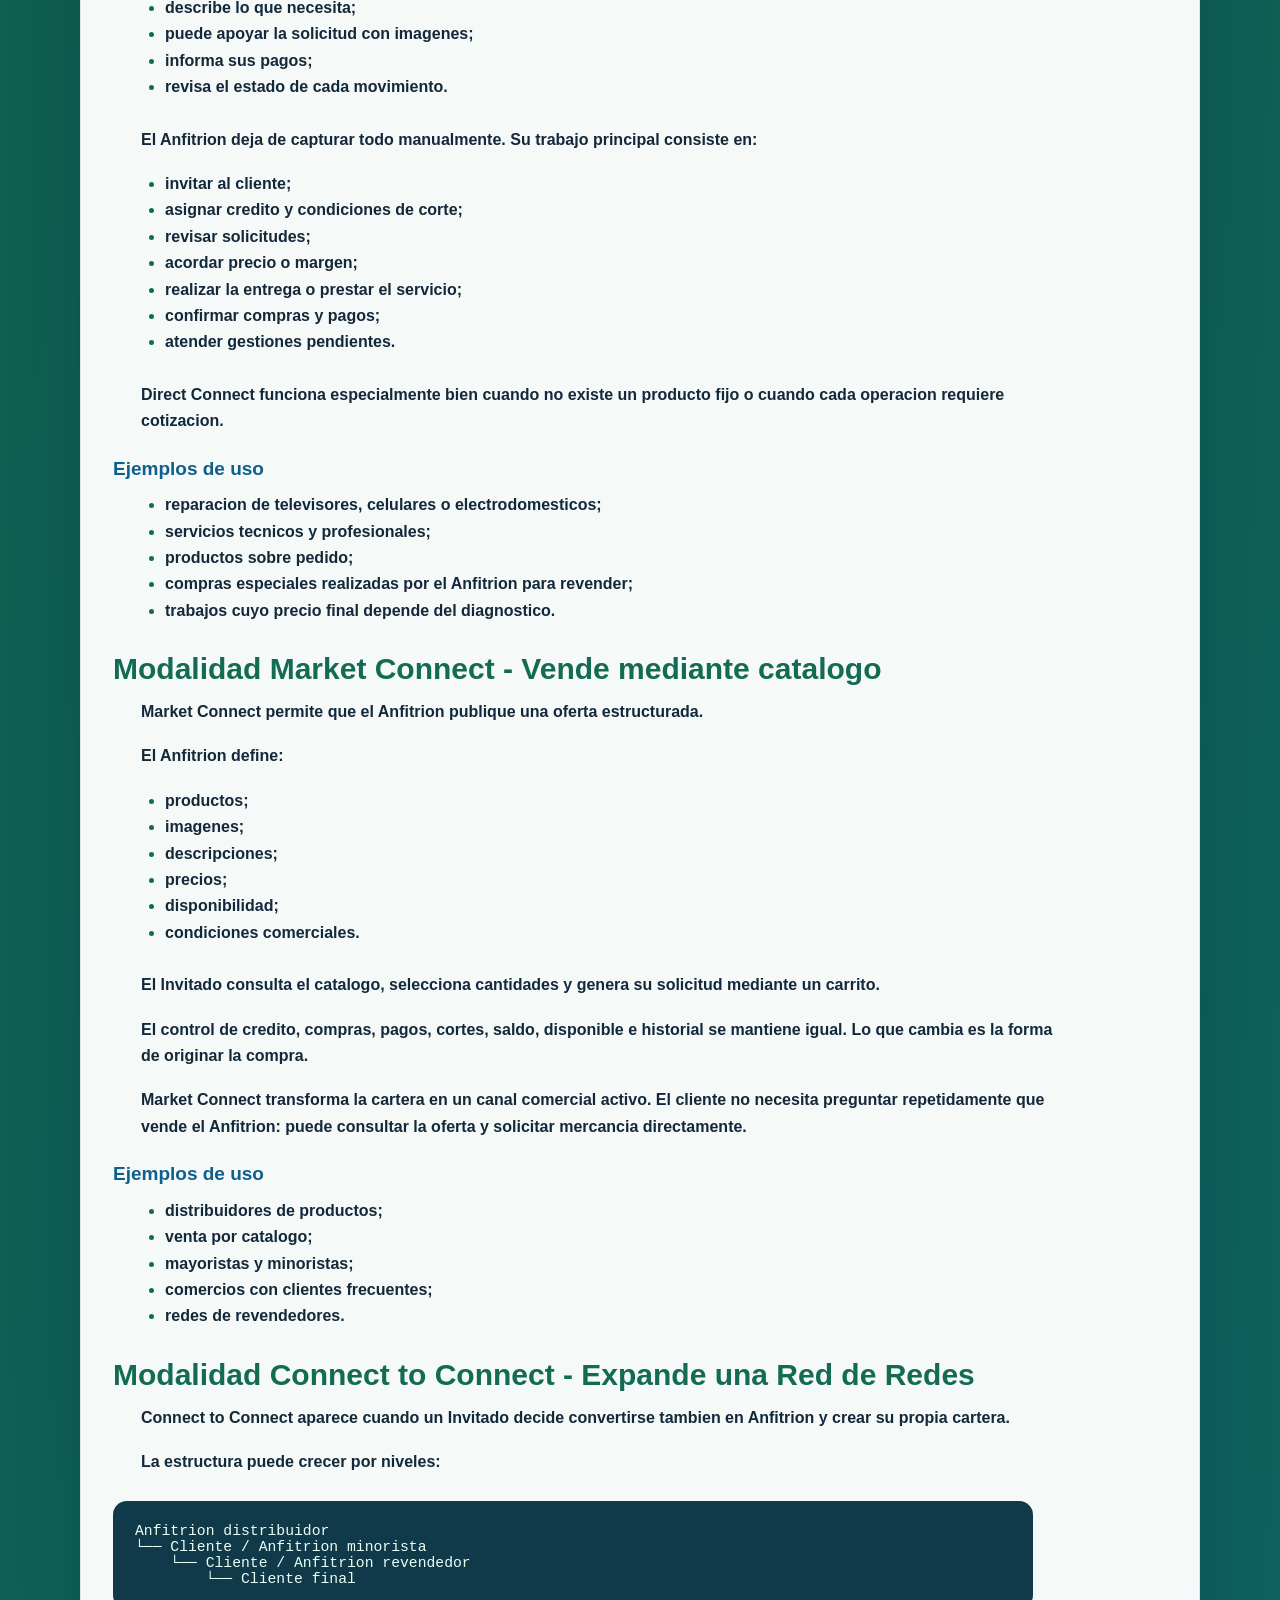
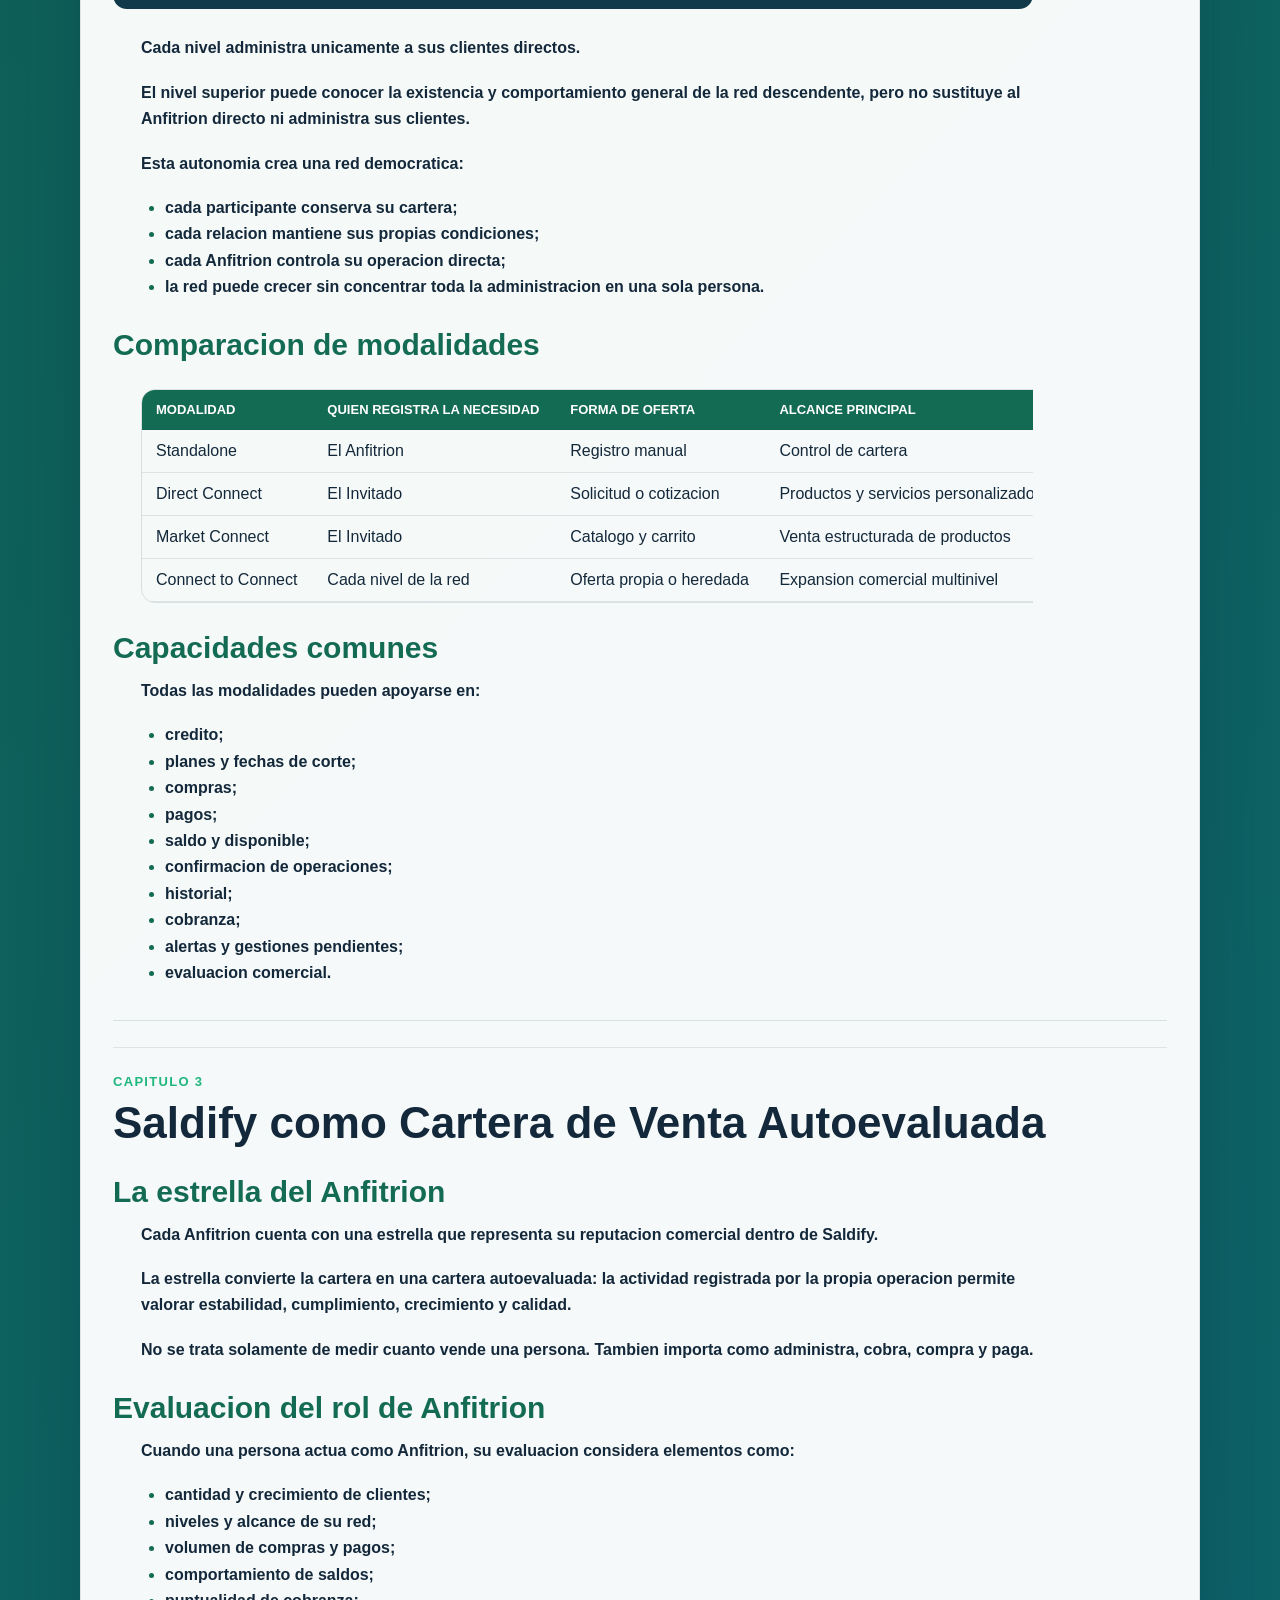
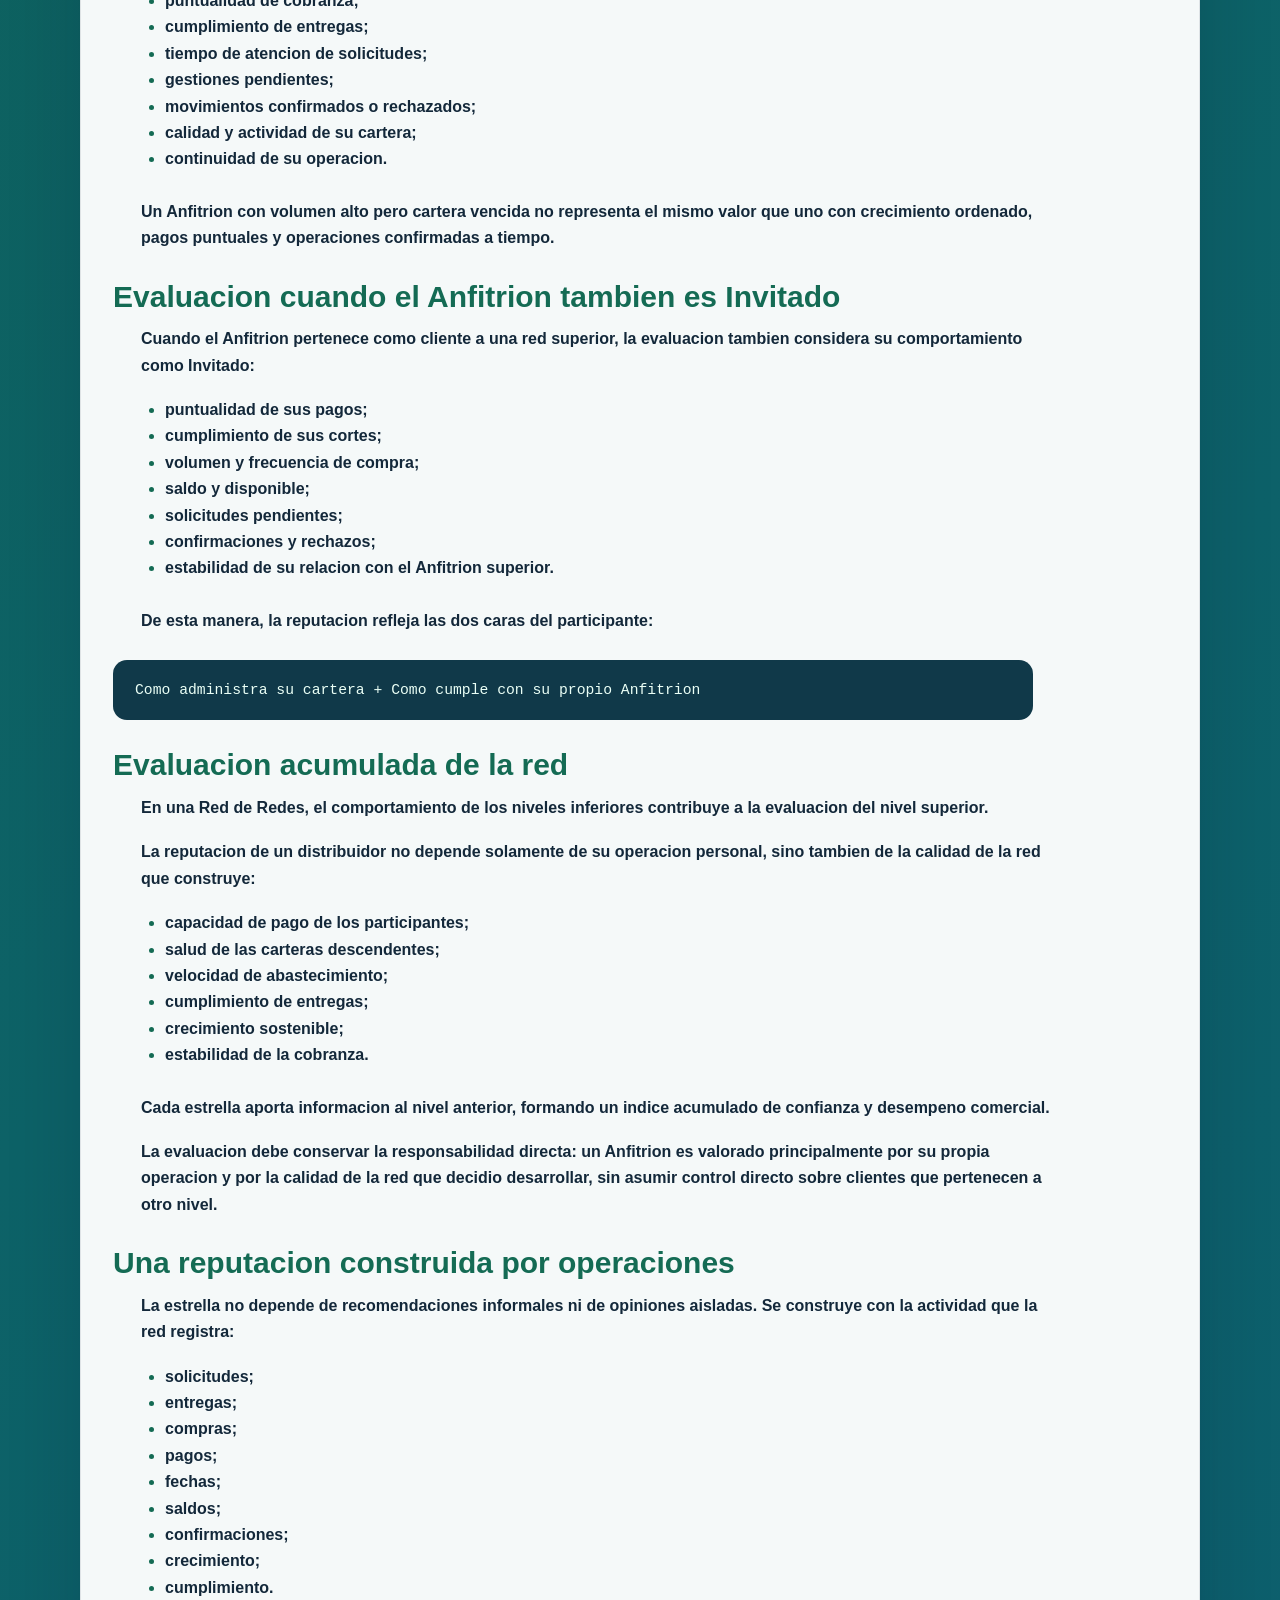
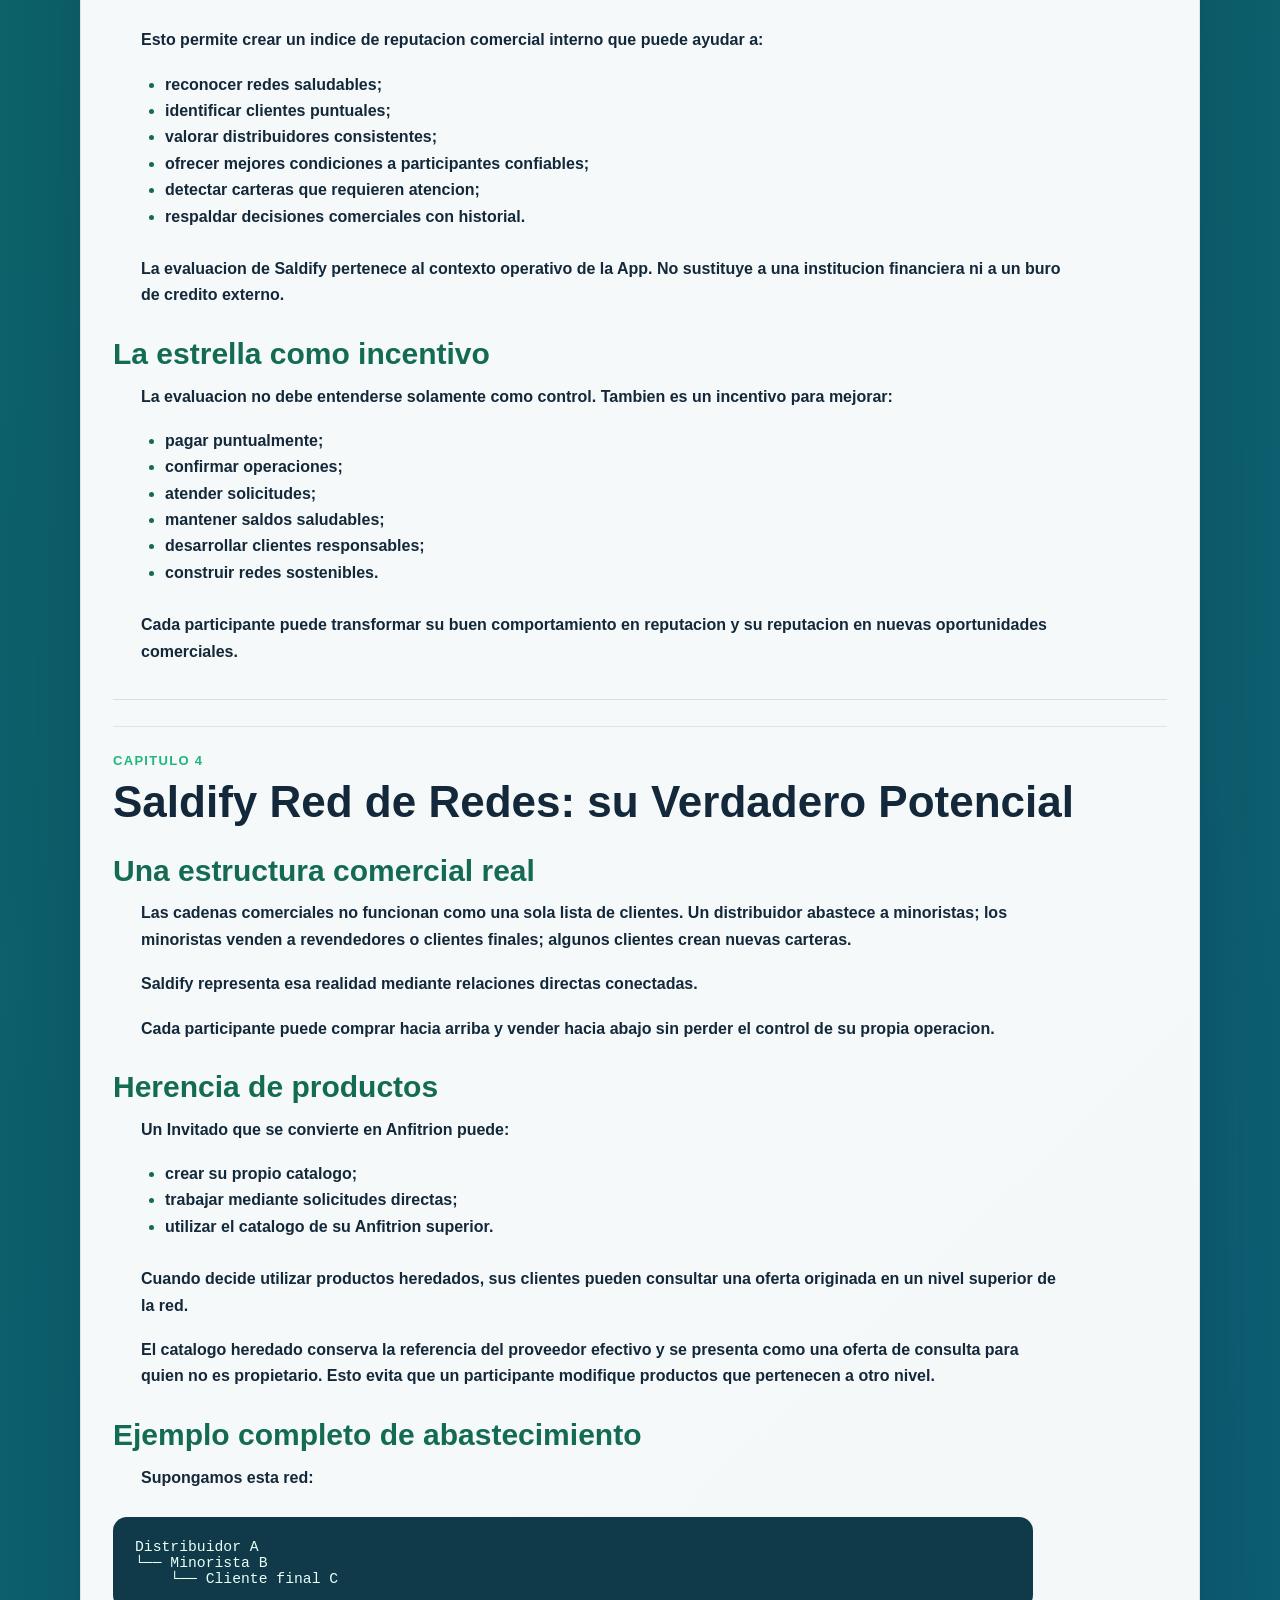
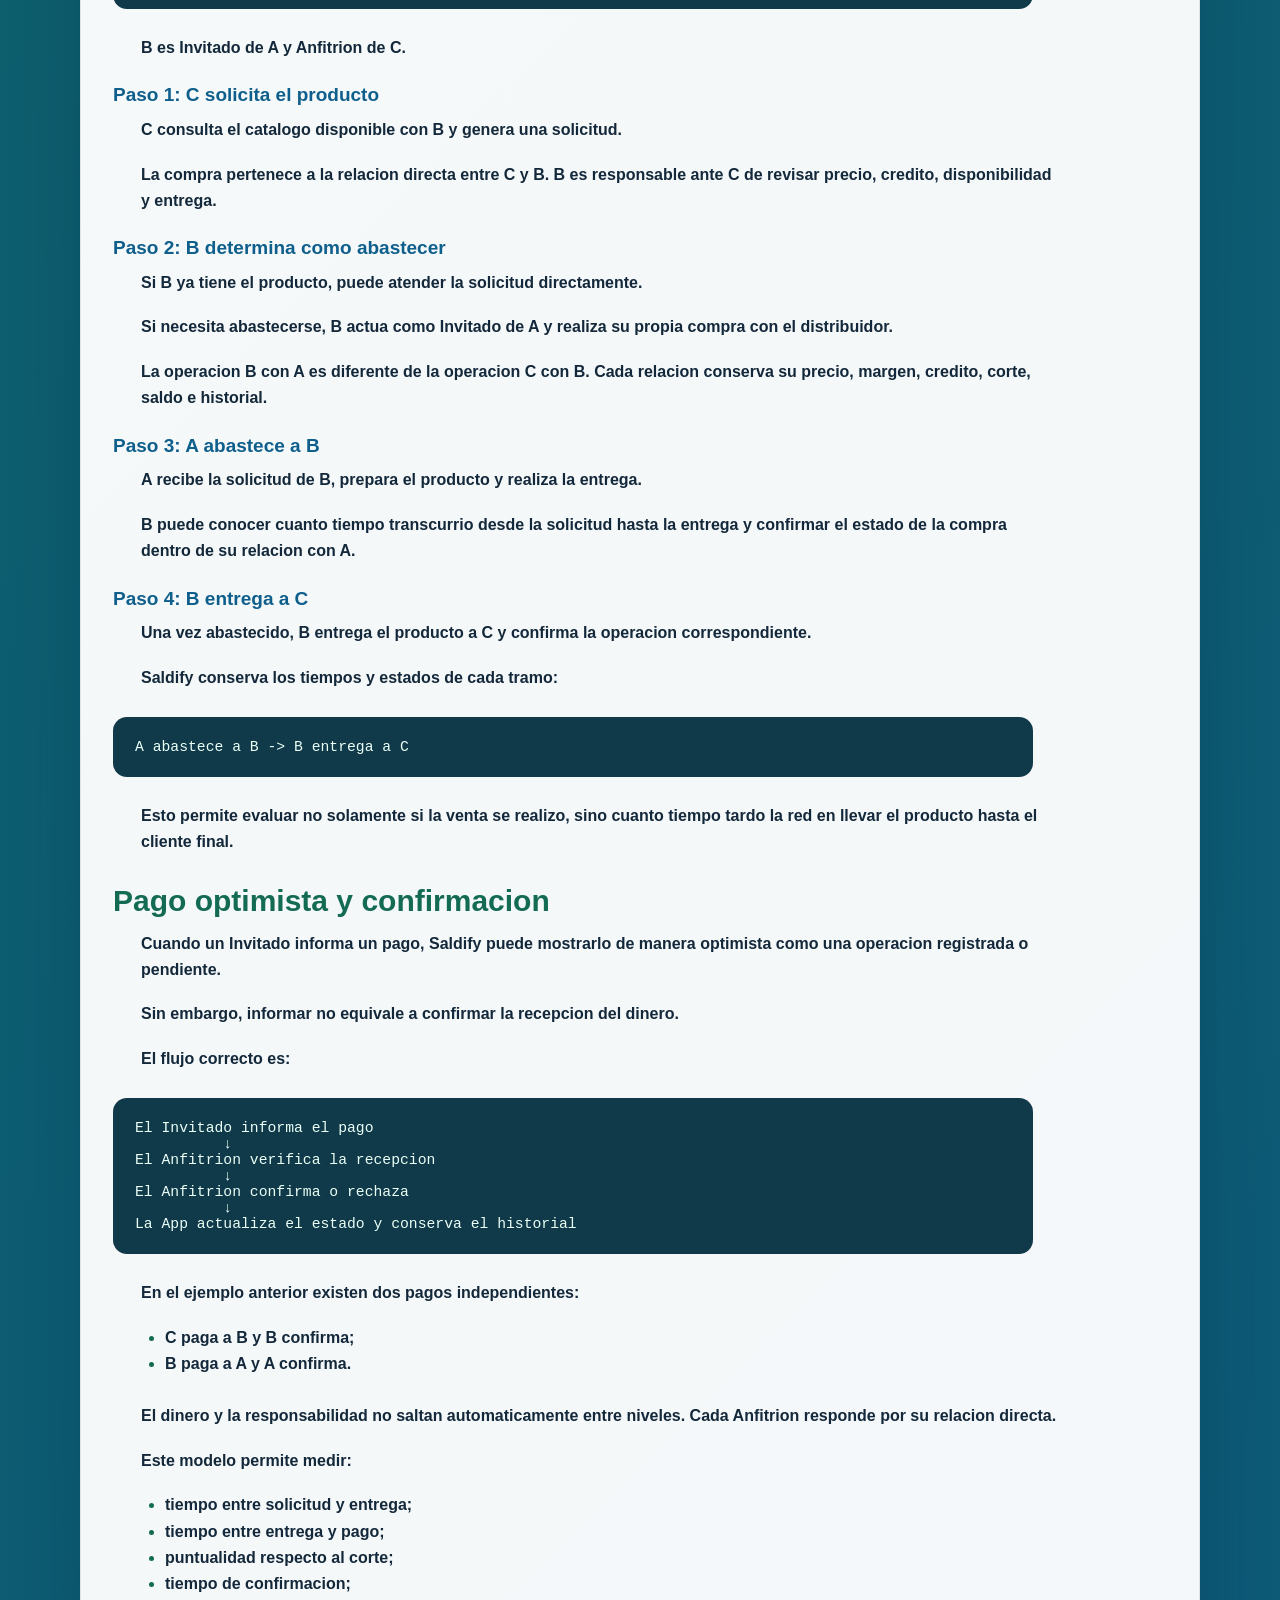
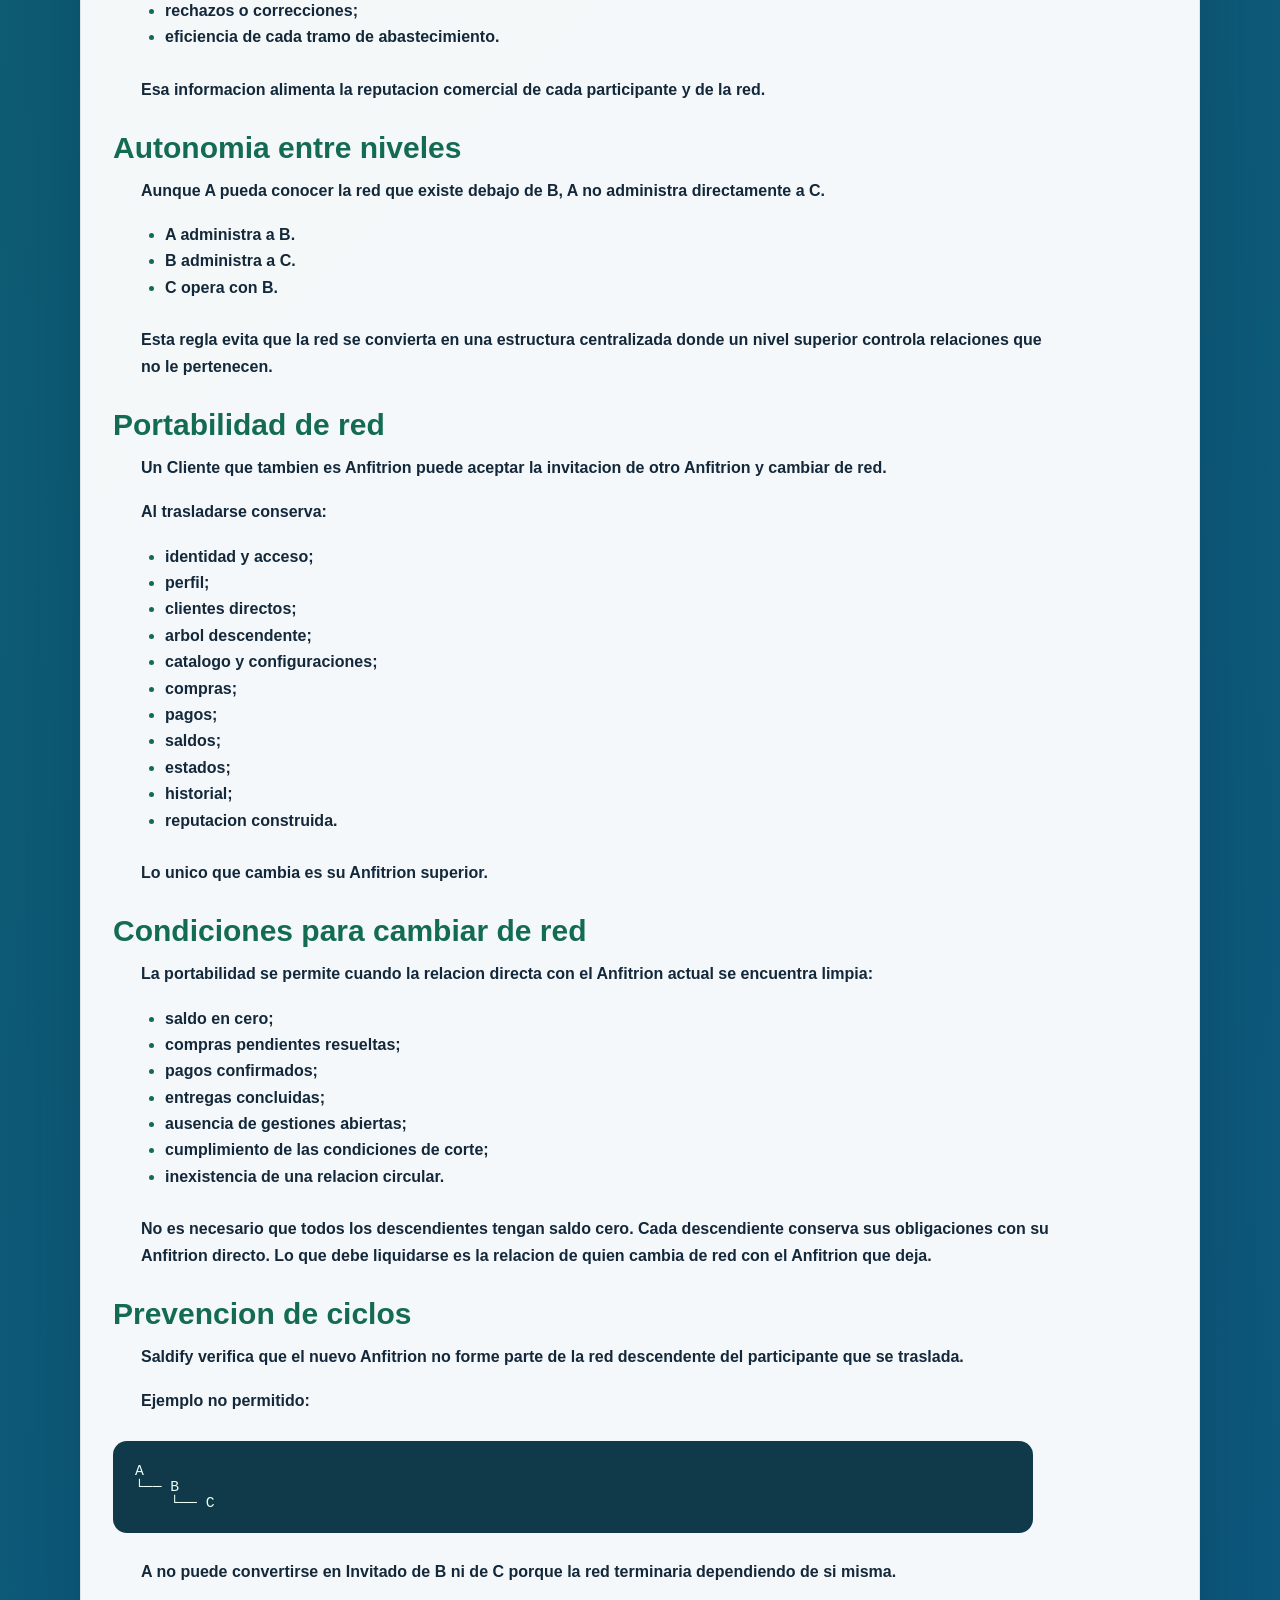
==== commit 651a1a42: "Primera actualizacion" ====
--- a/documents/htmls/docu_001.html
+++ b/documents/htmls/docu_001.html
@@ -745,6 +745,22 @@
 <p>Las reglas economicas, beneficios o condiciones comerciales del Programa de lealtad pueden evolucionar sin modificar el funcionamiento basico de la invitacion.</p>
 <h3 id="validacion-y-confianza">Validacion y confianza</h3>
 <p>Flutter valida primero el formato, prefijo y digito verificador del codigo. Si el formato no es valido, la App muestra el acceso general. Cuando el formato es correcto, Saldify consulta la base de datos para recuperar el nombre del remitente. La validacion definitiva vuelve a ejecutarse al aceptar la invitacion, antes de crear o modificar cualquier relacion.</p>
+<h3 id="tres-presentaciones-del-acceso">Tres presentaciones del acceso</h3>
+<p>Saldify utiliza una sola pantalla de acceso, pero adapta su contenido segun el enlace con el que se abre la App:</p>
+<h4 id="acceso-principal">Acceso principal</h4>
+<p>Se muestra cuando la App se abre sin una invitacion valida. Permite elegir el rol con el que se desea ingresar:</p>
+<ul>
+<li><strong>Anfitrion:</strong> administra su cartera, clientes y operacion comercial.</li>
+<li><strong>Invitado:</strong> consulta y participa en la relacion que ya tiene con su Anfitrion.</li>
+</ul>
+<p>Este acceso se utiliza normalmente despues de que el usuario ya completo su registro o acepto una invitacion.</p>
+<h4 id="acceso-con-invitacion-a-cliente">Acceso con invitacion a cliente</h4>
+<p>Se muestra al abrir un enlace valido <code>SF</code>. En lugar de las opciones generales, presenta una tarjeta que identifica al Anfitrion remitente y permite aceptar la invitacion. El usuario se autentica como cliente invitado y Saldify valida la relacion antes de permitir el ingreso.</p>
+<p>Despues de completar este proceso, los siguientes accesos se realizan desde la opcion normal de Invitado en el acceso principal.</p>
+<h4 id="acceso-con-invitacion-de-lealtad">Acceso con invitacion de lealtad</h4>
+<p>Se muestra al abrir un enlace valido <code>SY</code>. Presenta una tarjeta que identifica al remitente de la invitacion y permite ingresar o registrarse como Anfitrion dentro del Programa de lealtad.</p>
+<p>Despues del registro, los siguientes accesos se realizan desde la opcion normal de Anfitrion en el acceso principal.</p>
+<p>Estas tres presentaciones no son aplicaciones ni cuentas separadas. Son variantes contextuales del mismo acceso de Saldify y utilizan la misma identidad del usuario.</p>
 <hr class="section-rule">
 </section>
 <section class="chapter" id="2-saldify-y-sus-modalidades">
